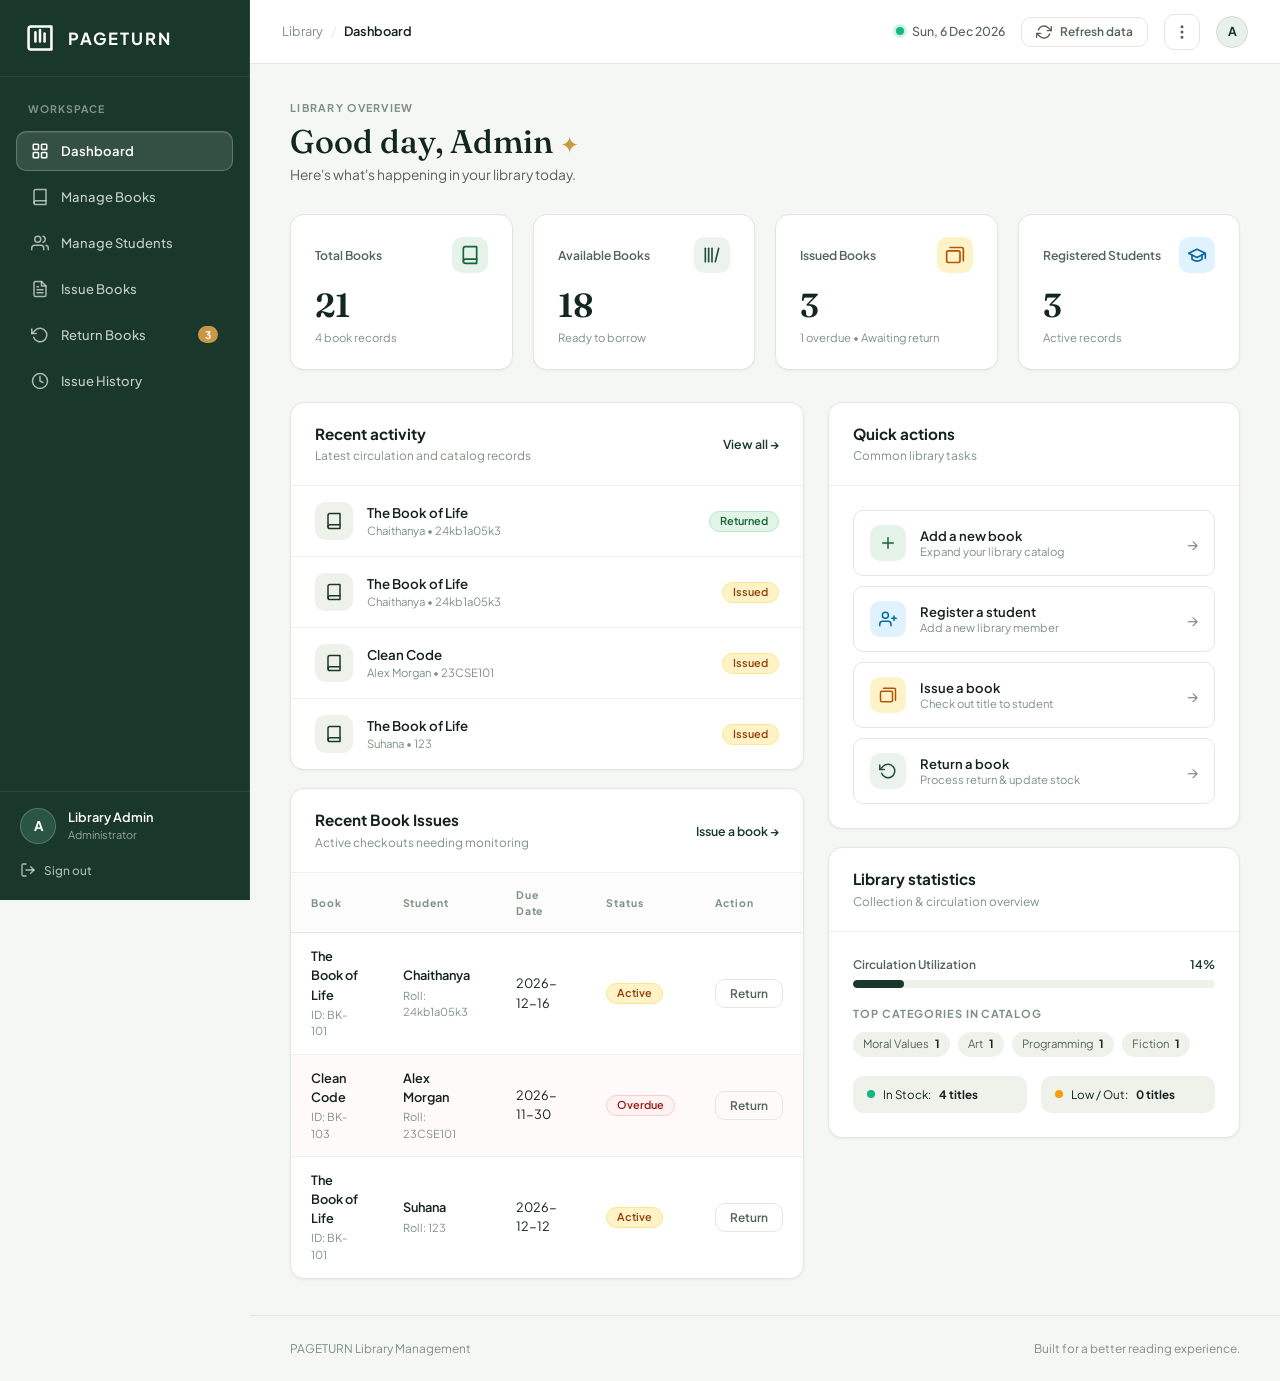
==== library-management-system/index.html @ 939cc6f2 "feat: complete Library Management System (PAGETURN)" ====
<!DOCTYPE html>
<html lang="en">
<head>
  <meta charset="UTF-8">
  <meta name="viewport" content="width=device-width, initial-scale=1.0">
  <title>PAGETURN — Modern Library Management System</title>
  <meta name="description" content="A professional, calm workspace to manage library books, student members, and circulation records.">
  
  <!-- Google Fonts: Fraunces (Serif Editorial) & Plus Jakarta Sans (Clean Modern UI) -->
  <link rel="preconnect" href="https://fonts.googleapis.com">
  <link rel="preconnect" href="https://fonts.gstatic.com" crossorigin>
  <link href="https://fonts.googleapis.com/css2?family=Fraunces:ital,opsz,wght@0,9..144,400;0,9..144,500;0,9..144,600;0,9..144,700;1,9..144,400;1,9..144,600&family=Plus+Jakarta+Sans:wght@300;400;500;600;700&display=swap" rel="stylesheet">
  
  <!-- Primary Stylesheet -->
  <link rel="stylesheet" href="css/style.css">
  
  <!-- Favicon -->
  <link rel="icon" type="image/svg+xml" href="data:image/svg+xml,%3Csvg xmlns='http://www.w3.org/2000/svg' viewBox='0 0 24 24' fill='none' stroke='%231b4332' stroke-width='2' stroke-linecap='round' stroke-linejoin='round'%3E%3Cpath d='M4 19.5v-15A2.5 2.5 0 0 1 6.5 2H20v20H6.5a2.5 2.5 0 0 1-2.5-2.5Z'/%3E%3Cpath d='M6 6h10'/%3E%3Cpath d='M6 10h10'/%3E%3C/svg%3E">
</head>
<body>

  <!-- ========================================================================= -->
  <!-- 1. AUTHENTICATION VIEW (Matching Image 1: Split-screen Admin Sign In)    -->
  <!-- ========================================================================= -->
  <div id="authView" class="auth-wrapper">
    <div class="auth-container">
      
      <!-- Left Hero Banner -->
      <div class="auth-hero">
        <div class="auth-hero-header">
          <div class="brand-logo light">
            <svg class="brand-icon" viewBox="0 0 28 28" fill="none" stroke="currentColor" stroke-width="2.2" stroke-linecap="round" stroke-linejoin="round">
              <path d="M4 6v16a2 2 0 0 0 2 2h18V4H6a2 2 0 0 0-2 2z"></path>
              <line x1="10" y1="9" x2="10" y2="17"></line>
              <line x1="14" y1="7" x2="14" y2="17"></line>
              <line x1="18" y1="10" x2="18" y2="17"></line>
            </svg>
            <span class="brand-text">PAGETURN</span>
          </div>
        </div>

        <div class="auth-hero-body">
          <span class="hero-tag">LIBRARY ADMINISTRATION</span>
          <h1 class="hero-title">
            Every book has a story.<br>
            <em>Keep yours organized.</em>
          </h1>
          <p class="hero-subtitle">
            A calm, simple workspace to manage your library, students and circulation in one place.
          </p>
        </div>

        <div class="auth-hero-footer">
          <p class="hero-footnote">A smarter way to run your campus library</p>
        </div>
      </div>

      <!-- Right Login Form -->
      <div class="auth-form-card">
        <div class="auth-form-inner">
          <span class="auth-eyebrow">WELCOME BACK</span>
          <h2 class="auth-heading">Admin sign in</h2>
          <p class="auth-subheading">Sign in to open your library workspace.</p>

          <form id="loginForm" class="login-form" novalidate>
            <div class="form-group">
              <label for="loginUsername">Username</label>
              <input type="text" id="loginUsername" name="username" class="form-control" placeholder="admin" value="admin" autocomplete="username" required>
            </div>

            <div class="form-group">
              <label for="loginPassword">Password</label>
              <div class="password-input-wrap">
                <input type="password" id="loginPassword" name="password" class="form-control" placeholder="Enter password" value="Library@123" autocomplete="current-password" required>
                <button type="button" class="btn-toggle-pwd" id="togglePasswordBtn" title="Toggle password visibility">
                  <svg class="icon-eye" viewBox="0 0 24 24" fill="none" stroke="currentColor" stroke-width="2" stroke-linecap="round" stroke-linejoin="round">
                    <path d="M1 12s4-8 11-8 11 8 11 8-4 8-11 8-11-8-11-8z"></path>
                    <circle cx="12" cy="12" r="3"></circle>
                  </svg>
                </button>
              </div>
            </div>

            <button type="submit" class="btn btn-primary btn-block btn-signin">
              <span>Sign in</span>
              <svg viewBox="0 0 20 20" fill="currentColor" width="16" height="16">
                <path fill-rule="evenodd" d="M10.293 3.293a1 1 0 011.414 0l6 6a1 1 0 010 1.414l-6 6a1 1 0 01-1.414-1.414L14.586 11H3a1 1 0 110-2h11.586l-4.293-4.293a1 1 0 010-1.414z" clip-rule="evenodd" />
              </svg>
            </button>
          </form>

          <!-- Demo Access Quick Box -->
          <div class="demo-access-box" id="demoAccessBox" title="Click to fill credentials">
            <div class="demo-access-head">
              <span class="demo-tag">Demo access</span>
              <button type="button" class="btn-link-action" id="autoFillDemoBtn">Auto-fill</button>
            </div>
            <div class="demo-credentials">
              <div><span class="cred-label">Username:</span> <code>admin</code></div>
              <div><span class="cred-label">Password:</span> <code>Library@123</code></div>
            </div>
          </div>

          <div class="auth-bottom-note">
            <span>Library Management System • Student project demo</span>
          </div>
        </div>
      </div>

    </div>
  </div>


  <!-- ========================================================================= -->
  <!-- 2. MAIN APPLICATION WORKSPACE                                             -->
  <!-- ========================================================================= -->
  <div id="appWorkspace" class="app-workspace d-none">
    
    <!-- Mobile Sidebar Backdrop Overlay -->
    <div id="sidebarBackdrop" class="sidebar-backdrop"></div>

    <!-- --------------------------------------------------------------------- -->
    <!-- SIDEBAR NAVIGATION (Matching Image 2 Sidebar)                         -->
    <!-- --------------------------------------------------------------------- -->
    <aside class="sidebar" id="appSidebar">
      
      <!-- Brand Logo in Sidebar -->
      <div class="sidebar-brand">
        <div class="brand-logo light">
          <svg class="brand-icon" viewBox="0 0 28 28" fill="none" stroke="currentColor" stroke-width="2.2" stroke-linecap="round" stroke-linejoin="round">
            <path d="M4 6v16a2 2 0 0 0 2 2h18V4H6a2 2 0 0 0-2 2z"></path>
            <line x1="10" y1="9" x2="10" y2="17"></line>
            <line x1="14" y1="7" x2="14" y2="17"></line>
            <line x1="18" y1="10" x2="18" y2="17"></line>
          </svg>
          <span class="brand-text">PAGETURN</span>
        </div>
        <button class="btn-sidebar-close mobile-only" id="sidebarCloseBtn" aria-label="Close navigation">
          ✕
        </button>
      </div>

      <!-- Navigation Section -->
      <div class="sidebar-nav-container">
        <div class="sidebar-section-label">WORKSPACE</div>
        <nav class="sidebar-nav" aria-label="Primary navigation">
          
          <!-- 1. Dashboard -->
          <button class="nav-item active" data-view="dashboard" id="nav-dashboard">
            <svg class="nav-icon" viewBox="0 0 24 24" fill="none" stroke="currentColor" stroke-width="2" stroke-linecap="round" stroke-linejoin="round">
              <rect x="3" y="3" width="7" height="7" rx="1"></rect>
              <rect x="14" y="3" width="7" height="7" rx="1"></rect>
              <rect x="14" y="14" width="7" height="7" rx="1"></rect>
              <rect x="3" y="14" width="7" height="7" rx="1"></rect>
            </svg>
            <span class="nav-label">Dashboard</span>
          </button>

          <!-- 2. Manage Books -->
          <button class="nav-item" data-view="books" id="nav-books">
            <svg class="nav-icon" viewBox="0 0 24 24" fill="none" stroke="currentColor" stroke-width="2" stroke-linecap="round" stroke-linejoin="round">
              <path d="M4 19.5A2.5 2.5 0 0 1 6.5 17H20"></path>
              <path d="M6.5 2H20v20H6.5A2.5 2.5 0 0 1 4 19.5v-15A2.5 2.5 0 0 1 6.5 2z"></path>
            </svg>
            <span class="nav-label">Manage Books</span>
          </button>

          <!-- 3. Manage Students -->
          <button class="nav-item" data-view="students" id="nav-students">
            <svg class="nav-icon" viewBox="0 0 24 24" fill="none" stroke="currentColor" stroke-width="2" stroke-linecap="round" stroke-linejoin="round">
              <path d="M17 21v-2a4 4 0 0 0-4-4H5a4 4 0 0 0-4 4v2"></path>
              <circle cx="9" cy="7" r="4"></circle>
              <path d="M23 21v-2a4 4 0 0 0-3-3.87"></path>
              <path d="M16 3.13a4 4 0 0 1 0 7.75"></path>
            </svg>
            <span class="nav-label">Manage Students</span>
          </button>

          <!-- 4. Issue Books -->
          <button class="nav-item" data-view="issue" id="nav-issue">
            <svg class="nav-icon" viewBox="0 0 24 24" fill="none" stroke="currentColor" stroke-width="2" stroke-linecap="round" stroke-linejoin="round">
              <path d="M14 2H6a2 2 0 0 0-2 2v16a2 2 0 0 0 2 2h12a2 2 0 0 0 2-2V8z"></path>
              <polyline points="14 2 14 8 20 8"></polyline>
              <line x1="16" y1="13" x2="8" y2="13"></line>
              <line x1="16" y1="17" x2="8" y2="17"></line>
              <polyline points="10 9 9 9 8 9"></polyline>
            </svg>
            <span class="nav-label">Issue Books</span>
          </button>

          <!-- 5. Return Books -->
          <button class="nav-item" data-view="return" id="nav-return">
            <svg class="nav-icon" viewBox="0 0 24 24" fill="none" stroke="currentColor" stroke-width="2" stroke-linecap="round" stroke-linejoin="round">
              <polyline points="1 4 1 10 7 10"></polyline>
              <path d="M3.51 15a9 9 0 1 0 2.13-9.36L1 10"></path>
            </svg>
            <span class="nav-label">Return Books</span>
            <span class="nav-badge" id="sidebarReturnBadge">2</span>
          </button>

          <!-- 6. Issue History -->
          <button class="nav-item" data-view="history" id="nav-history">
            <svg class="nav-icon" viewBox="0 0 24 24" fill="none" stroke="currentColor" stroke-width="2" stroke-linecap="round" stroke-linejoin="round">
              <circle cx="12" cy="12" r="10"></circle>
              <polyline points="12 6 12 12 16 14"></polyline>
            </svg>
            <span class="nav-label">Issue History</span>
          </button>

        </nav>
      </div>

      <!-- Sidebar Footer (Admin User Info + Sign Out) -->
      <div class="sidebar-footer">
        <div class="admin-profile">
          <div class="admin-avatar">A</div>
          <div class="admin-info">
            <div class="admin-name">Library Admin</div>
            <div class="admin-role">Administrator</div>
          </div>
        </div>
        <button class="btn-signout" id="signOutBtn" title="Sign out of workspace">
          <svg viewBox="0 0 24 24" fill="none" stroke="currentColor" stroke-width="2" stroke-linecap="round" stroke-linejoin="round">
            <path d="M9 21H5a2 2 0 0 1-2-2V5a2 2 0 0 1 2-2h4"></path>
            <polyline points="16 17 21 12 16 7"></polyline>
            <line x1="21" y1="12" x2="9" y2="12"></line>
          </svg>
          <span>Sign out</span>
        </button>
      </div>

    </aside>

    <!-- --------------------------------------------------------------------- -->
    <!-- MAIN APPLICATION CONTENT AREA                                         -->
    <!-- --------------------------------------------------------------------- -->
    <div class="app-main">
      
      <!-- TOP NAVIGATION BAR -->
      <header class="topbar">
        <div class="topbar-left">
          <button class="btn-toggle-sidebar" id="sidebarToggleBtn" aria-label="Toggle navigation">
            <svg viewBox="0 0 24 24" fill="none" stroke="currentColor" stroke-width="2" stroke-linecap="round" stroke-linejoin="round">
              <line x1="3" y1="12" x2="21" y2="12"></line>
              <line x1="3" y1="6" x2="21" y2="6"></line>
              <line x1="3" y1="18" x2="21" y2="18"></line>
            </svg>
          </button>
          
          <nav class="breadcrumb" aria-label="Breadcrumb">
            <span class="breadcrumb-root">Library</span>
            <span class="breadcrumb-separator">/</span>
            <span class="breadcrumb-current" id="breadcrumbSection">Dashboard</span>
          </nav>
        </div>

        <div class="topbar-right">
          <!-- Live Date with Indicator Dot -->
          <div class="topbar-date">
            <span class="status-dot-pulse"></span>
            <span id="currentDateDisplay">Sun, 1 Nov, 2026</span>
          </div>

          <!-- Quick Refresh Button -->
          <button class="btn btn-outline btn-sm btn-icon-text" id="refreshDataBtn" title="Reload live data and statistics">
            <svg class="icon-refresh" viewBox="0 0 24 24" fill="none" stroke="currentColor" stroke-width="2" stroke-linecap="round" stroke-linejoin="round">
              <polyline points="23 4 23 10 17 10"></polyline>
              <polyline points="1 20 1 14 7 14"></polyline>
              <path d="M3.51 9a9 9 0 0 1 14.85-3.36L23 10M1 14l4.64 4.36A9 9 0 0 0 20.49 15"></path>
            </svg>
            <span class="btn-text">Refresh data</span>
          </button>

          <!-- Reset / Demo Data Utilities -->
          <div class="dropdown-wrap">
            <button class="btn btn-icon btn-outline" id="dbSettingsBtn" title="Database actions">
              <svg viewBox="0 0 24 24" fill="none" stroke="currentColor" stroke-width="2" stroke-linecap="round" stroke-linejoin="round">
                <circle cx="12" cy="12" r="1"></circle>
                <circle cx="12" cy="5" r="1"></circle>
                <circle cx="12" cy="19" r="1"></circle>
              </svg>
            </button>
            <div class="dropdown-menu dropdown-right" id="dbSettingsMenu">
              <button class="dropdown-item" id="btnExportData">
                <svg viewBox="0 0 24 24" fill="none" stroke="currentColor" stroke-width="2" stroke-linecap="round" stroke-linejoin="round"><path d="M21 15v4a2 2 0 0 1-2 2H5a2 2 0 0 1-2-2v-4"></path><polyline points="7 10 12 15 17 10"></polyline><line x1="12" y1="15" x2="12" y2="3"></line></svg>
                Export Database (JSON)
              </button>
              <button class="dropdown-item text-danger" id="btnResetDemoData">
                <svg viewBox="0 0 24 24" fill="none" stroke="currentColor" stroke-width="2" stroke-linecap="round" stroke-linejoin="round"><polyline points="1 4 1 10 7 10"></polyline><path d="M3.51 15a9 9 0 1 0 2.13-9.36L1 10"></path></svg>
                Restore Demo Sample Data
              </button>
            </div>
          </div>

          <!-- Admin Avatar Pill -->
          <div class="topbar-user" title="Signed in as Library Admin">
            <div class="user-pill-avatar">A</div>
          </div>
        </div>
      </header>

      <!-- CONTENT SECTIONS WRAPPER -->
      <main class="content-container">

        <!-- ================================================================= -->
        <!-- SECTION 1: DASHBOARD                                              -->
        <!-- ================================================================= -->
        <section id="section-dashboard" class="content-section active">
          
          <!-- Dashboard Greeting Header -->
          <div class="section-hero">
            <div class="section-eyebrow">LIBRARY OVERVIEW</div>
            <h1 class="section-title">Good day, Admin <span class="sparkle">✦</span></h1>
            <p class="section-subtitle">Here's what's happening in your library today.</p>
          </div>

          <!-- 4 Statistic Cards (Requirement 2) -->
          <div class="stats-grid">
            
            <!-- Card 1: Total Books -->
            <div class="stat-card" data-action="goToBooks">
              <div class="stat-card-header">
                <span class="stat-label">Total Books</span>
                <div class="stat-icon-wrap icon-green">
                  <svg viewBox="0 0 24 24" fill="none" stroke="currentColor" stroke-width="2" stroke-linecap="round" stroke-linejoin="round">
                    <path d="M4 19.5A2.5 2.5 0 0 1 6.5 17H20"></path>
                    <path d="M6.5 2H20v20H6.5A2.5 2.5 0 0 1 4 19.5v-15A2.5 2.5 0 0 1 6.5 2z"></path>
                  </svg>
                </div>
              </div>
              <div class="stat-value" id="statTotalBooks">0</div>
              <div class="stat-meta">
                <span id="statTotalTitles">0</span> book records
              </div>
            </div>

            <!-- Card 2: Available Books -->
            <div class="stat-card" data-action="goToBooks">
              <div class="stat-card-header">
                <span class="stat-label">Available Books</span>
                <div class="stat-icon-wrap icon-sage">
                  <svg viewBox="0 0 24 24" fill="none" stroke="currentColor" stroke-width="2" stroke-linecap="round" stroke-linejoin="round">
                    <line x1="4" y1="20" x2="4" y2="4"></line>
                    <line x1="8" y1="20" x2="8" y2="4"></line>
                    <line x1="12" y1="20" x2="12" y2="4"></line>
                    <path d="M16 20l4-16"></path>
                  </svg>
                </div>
              </div>
              <div class="stat-value" id="statAvailableBooks">0</div>
              <div class="stat-meta">
                Ready to borrow
              </div>
            </div>

            <!-- Card 3: Issued Books -->
            <div class="stat-card" data-action="goToReturn">
              <div class="stat-card-header">
                <span class="stat-label">Issued Books</span>
                <div class="stat-icon-wrap icon-amber">
                  <svg viewBox="0 0 24 24" fill="none" stroke="currentColor" stroke-width="2" stroke-linecap="round" stroke-linejoin="round">
                    <rect x="2" y="7" width="16" height="14" rx="2"></rect>
                    <path d="M6 3h14a2 2 0 0 1 2 2v14"></path>
                  </svg>
                </div>
              </div>
              <div class="stat-value" id="statIssuedBooks">0</div>
              <div class="stat-meta">
                <span id="statOverdueWarning">0 overdue</span> • Awaiting return
              </div>
            </div>

            <!-- Card 4: Registered Students -->
            <div class="stat-card" data-action="goToStudents">
              <div class="stat-card-header">
                <span class="stat-label">Registered Students</span>
                <div class="stat-icon-wrap icon-teal">
                  <svg viewBox="0 0 24 24" fill="none" stroke="currentColor" stroke-width="2" stroke-linecap="round" stroke-linejoin="round">
                    <path d="M22 10v6M2 10l10-5 10 5-10 5z"></path>
                    <path d="M6 12v5c3 3 9 3 12 0v-5"></path>
                  </svg>
                </div>
              </div>
              <div class="stat-value" id="statRegisteredStudents">0</div>
              <div class="stat-meta">
                Active records
              </div>
            </div>

          </div>

          <!-- Main Dashboard Split (Recent Activities & Issues vs Quick Actions & Stats) -->
          <div class="dashboard-grid">
            
            <!-- Left Column: Recent Activity & Recent Book Issues -->
            <div class="dashboard-col">
              
              <!-- Recent Activities Card -->
              <div class="card">
                <div class="card-header">
                  <div>
                    <h3 class="card-title">Recent activity</h3>
                    <p class="card-subtitle">Latest circulation and catalog records</p>
                  </div>
                  <button class="btn-link" id="btnViewAllHistory">View all →</button>
                </div>
                <div class="card-body p-0">
                  <div class="activity-list" id="dashboardActivityList">
                    <!-- Injected dynamically by JS -->
                  </div>
                </div>
              </div>

              <!-- Recent Book Issues Table -->
              <div class="card mt-4">
                <div class="card-header">
                  <div>
                    <h3 class="card-title">Recent Book Issues</h3>
                    <p class="card-subtitle">Active checkouts needing monitoring</p>
                  </div>
                  <button class="btn-link" id="btnGoToIssueModule">Issue a book →</button>
                </div>
                <div class="card-body p-0">
                  <div class="table-responsive">
                    <table class="table">
                      <thead>
                        <tr>
                          <th>Book</th>
                          <th>Student</th>
                          <th>Due Date</th>
                          <th>Status</th>
                          <th>Action</th>
                        </tr>
                      </thead>
                      <tbody id="dashboardRecentIssuesTable">
                        <!-- Injected dynamically by JS -->
                      </tbody>
                    </table>
                  </div>
                </div>
              </div>

            </div>

            <!-- Right Column: Quick Action Buttons & Library Statistics -->
            <div class="dashboard-col">
              
              <!-- Quick Actions Card (Requirement 2) -->
              <div class="card">
                <div class="card-header">
                  <div>
                    <h3 class="card-title">Quick actions</h3>
                    <p class="card-subtitle">Common library tasks</p>
                  </div>
                </div>
                <div class="card-body">
                  <div class="quick-action-list">
                    
                    <!-- Quick Action 1: Add a new book -->
                    <button class="quick-action-btn" id="qaAddBook">
                      <div class="qa-icon-wrap icon-green">
                        <svg viewBox="0 0 24 24" fill="none" stroke="currentColor" stroke-width="2" stroke-linecap="round" stroke-linejoin="round">
                          <line x1="12" y1="5" x2="12" y2="19"></line>
                          <line x1="5" y1="12" x2="19" y2="12"></line>
                        </svg>
                      </div>
                      <div class="qa-text">
                        <span class="qa-title">Add a new book</span>
                        <span class="qa-desc">Expand your library catalog</span>
                      </div>
                      <span class="qa-arrow">→</span>
                    </button>

                    <!-- Quick Action 2: Register a student -->
                    <button class="quick-action-btn" id="qaRegisterStudent">
                      <div class="qa-icon-wrap icon-teal">
                        <svg viewBox="0 0 24 24" fill="none" stroke="currentColor" stroke-width="2" stroke-linecap="round" stroke-linejoin="round">
                          <path d="M16 21v-2a4 4 0 0 0-4-4H5a4 4 0 0 0-4 4v2"></path>
                          <circle cx="8.5" cy="7" r="4"></circle>
                          <line x1="20" y1="8" x2="20" y2="14"></line>
                          <line x1="23" y1="11" x2="17" y2="11"></line>
                        </svg>
                      </div>
                      <div class="qa-text">
                        <span class="qa-title">Register a student</span>
                        <span class="qa-desc">Add a new library member</span>
                      </div>
                      <span class="qa-arrow">→</span>
                    </button>

                    <!-- Quick Action 3: Issue a book -->
                    <button class="quick-action-btn" id="qaIssueBook">
                      <div class="qa-icon-wrap icon-amber">
                        <svg viewBox="0 0 24 24" fill="none" stroke="currentColor" stroke-width="2" stroke-linecap="round" stroke-linejoin="round">
                          <rect x="2" y="7" width="16" height="14" rx="2"></rect>
                          <path d="M6 3h14a2 2 0 0 1 2 2v14"></path>
                        </svg>
                      </div>
                      <div class="qa-text">
                        <span class="qa-title">Issue a book</span>
                        <span class="qa-desc">Check out title to student</span>
                      </div>
                      <span class="qa-arrow">→</span>
                    </button>

                    <!-- Quick Action 4: Return a book -->
                    <button class="quick-action-btn" id="qaReturnBook">
                      <div class="qa-icon-wrap icon-sage">
                        <svg viewBox="0 0 24 24" fill="none" stroke="currentColor" stroke-width="2" stroke-linecap="round" stroke-linejoin="round">
                          <polyline points="1 4 1 10 7 10"></polyline>
                          <path d="M3.51 15a9 9 0 1 0 2.13-9.36L1 10"></path>
                        </svg>
                      </div>
                      <div class="qa-text">
                        <span class="qa-title">Return a book</span>
                        <span class="qa-desc">Process return & update stock</span>
                      </div>
                      <span class="qa-arrow">→</span>
                    </button>

                  </div>
                </div>
              </div>

              <!-- Library Statistics Breakdown Card (Requirement 2) -->
              <div class="card mt-4">
                <div class="card-header">
                  <div>
                    <h3 class="card-title">Library statistics</h3>
                    <p class="card-subtitle">Collection & circulation overview</p>
                  </div>
                </div>
                <div class="card-body">
                  <!-- Circulation Rate Bar -->
                  <div class="progress-item">
                    <div class="progress-labels">
                      <span class="progress-title">Circulation Utilization</span>
                      <span class="progress-value" id="statsCirculationPercent">0%</span>
                    </div>
                    <div class="progress-track">
                      <div class="progress-fill" id="statsCirculationBar" style="width: 0%;"></div>
                    </div>
                  </div>

                  <!-- Book Categories Breakdown -->
                  <div class="category-breakdown mt-4">
                    <h4 class="subhead-small">Top Categories in Catalog</h4>
                    <div id="statsCategoryList" class="category-chip-list">
                      <!-- Rendered by JS -->
                    </div>
                  </div>

                  <!-- Quick Health / Stock Status -->
                  <div class="circulation-summary mt-4">
                    <div class="summary-pill">
                      <span class="pill-dot green"></span>
                      <span class="pill-label">In Stock:</span>
                      <strong id="statsInStockTitles">0 titles</strong>
                    </div>
                    <div class="summary-pill">
                      <span class="pill-dot amber"></span>
                      <span class="pill-label">Low / Out:</span>
                      <strong id="statsOutOfStockTitles">0 titles</strong>
                    </div>
                  </div>
                </div>
              </div>

            </div>

          </div>

        </section>

        <!-- ================================================================= -->
        <!-- SECTION 2: MANAGE BOOKS (Matching Image 3)                        -->
        <!-- ================================================================= -->
        <section id="section-books" class="content-section">
          
          <div class="section-hero-split">
            <div class="section-hero-text">
              <h1 class="section-title">Book catalog</h1>
              <p class="section-subtitle">Add, update and keep track of every title.</p>
            </div>
            <div class="section-badge-wrap">
              <span class="counter-badge" id="booksTotalBadge">0 titles</span>
            </div>
          </div>

          <div class="two-column-layout">
            
            <!-- Left: Add Book Form (Requirement 4) -->
            <div class="form-column">
              <div class="card">
                <div class="card-header">
                  <div>
                    <h3 class="card-title">Add a book</h3>
                    <p class="card-subtitle">Enter the book's details below.</p>
                  </div>
                </div>
                <div class="card-body">
                  <form id="addBookForm" class="crud-form" novalidate>
                    
                    <!-- Book ID -->
                    <div class="form-group">
                      <label for="bookIdInput">Book ID <span class="required">*</span></label>
                      <input type="text" id="bookIdInput" class="form-control" placeholder="e.g. BK-101" required>
                      <span class="form-hint">Must be unique (e.g. BK-105, ISBN).</span>
                    </div>

                    <!-- Book Title -->
                    <div class="form-group">
                      <label for="bookTitleInput">Book title <span class="required">*</span></label>
                      <input type="text" id="bookTitleInput" class="form-control" placeholder="e.g. The Alchemist" required>
                    </div>

                    <!-- Author -->
                    <div class="form-group">
                      <label for="bookAuthorInput">Author <span class="required">*</span></label>
                      <input type="text" id="bookAuthorInput" class="form-control" placeholder="Author name" required>
                    </div>

                    <!-- Category -->
                    <div class="form-group">
                      <label for="bookCategoryInput">Category <span class="required">*</span></label>
                      <input type="text" id="bookCategoryInput" class="form-control" placeholder="e.g. Programming, Fiction, Science" list="commonCategoriesList" required>
                      <datalist id="commonCategoriesList">
                        <option value="Programming">
                        <option value="Fiction">
                        <option value="Non-Fiction">
                        <option value="Science">
                        <option value="History">
                        <option value="Art">
                        <option value="Moral Values">
                        <option value="Philosophy">
                        <option value="Mathematics">
                      </datalist>
                    </div>

                    <!-- Total Quantity -->
                    <div class="form-group">
                      <label for="bookQuantityInput">Total quantity <span class="required">*</span></label>
                      <input type="number" id="bookQuantityInput" class="form-control" min="1" step="1" value="1" required>
                      <span class="form-hint">Cannot be negative or zero. Available copies will match this on creation.</span>
                    </div>

                    <div class="form-actions">
                      <button type="submit" class="btn btn-primary btn-block">Add book</button>
                    </div>

                  </form>
                </div>
              </div>
            </div>

            <!-- Right: All Books Table with Search & Filter -->
            <div class="table-column">
              <div class="card">
                <div class="card-header card-header-filter">
                  <div>
                    <h3 class="card-title">All books</h3>
                    <p class="card-subtitle" id="booksAvailableSubtitle">0 copies available</p>
                  </div>
                  
                  <!-- Search and Category Filter Toolbar -->
                  <div class="filter-toolbar">
                    <div class="search-input-wrap">
                      <svg class="search-icon" viewBox="0 0 24 24" fill="none" stroke="currentColor" stroke-width="2" stroke-linecap="round" stroke-linejoin="round">
                        <circle cx="11" cy="11" r="8"></circle>
                        <line x1="21" y1="21" x2="16.65" y2="16.65"></line>
                      </svg>
                      <input type="text" id="searchBooksInput" class="form-control form-control-sm" placeholder="Search...">
                    </div>

                    <select id="filterBookCategory" class="form-control form-control-sm form-select">
                      <option value="all">All Categories</option>
                      <!-- Populated dynamically -->
                    </select>
                  </div>
                </div>

                <div class="card-body p-0">
                  <div class="table-responsive">
                    <table class="table" id="booksTable">
                      <thead>
                        <tr>
                          <th>TITLE</th>
                          <th>BOOK ID</th>
                          <th>CATEGORY</th>
                          <th>STOCK</th>
                          <th class="text-right">ACTIONS</th>
                        </tr>
                      </thead>
                      <tbody id="booksTableBody">
                        <!-- Injected dynamically by JS -->
                      </tbody>
                    </table>
                  </div>

                  <!-- Empty state when no books found -->
                  <div id="booksEmptyState" class="empty-state d-none">
                    <div class="empty-icon">📚</div>
                    <h4>No books found</h4>
                    <p>Try adjusting your search query or add a new book to your catalog.</p>
                  </div>
                </div>
              </div>
            </div>

          </div>

        </section>

        <!-- ================================================================= -->
        <!-- SECTION 3: MANAGE STUDENTS (Matching Image 4)                     -->
        <!-- ================================================================= -->
        <section id="section-students" class="content-section">
          
          <div class="section-hero-split">
            <div class="section-hero-text">
              <h1 class="section-title">Students</h1>
              <p class="section-subtitle">Manage student registrations and library members.</p>
            </div>
            <div class="section-badge-wrap">
              <span class="counter-badge" id="studentsTotalBadge">0 members</span>
            </div>
          </div>

          <div class="two-column-layout">
            
            <!-- Left: Register Student Form (Requirement 5) -->
            <div class="form-column">
              <div class="card">
                <div class="card-header">
                  <div>
                    <h3 class="card-title">Register a student</h3>
                    <p class="card-subtitle">Student information</p>
                  </div>
                </div>
                <div class="card-body">
                  <form id="registerStudentForm" class="crud-form" novalidate>
                    
                    <!-- Full Name -->
                    <div class="form-group">
                      <label for="studentNameInput">Full name <span class="required">*</span></label>
                      <input type="text" id="studentNameInput" class="form-control" placeholder="Student name" required>
                    </div>

                    <!-- Roll Number -->
                    <div class="form-group">
                      <label for="studentRollInput">Roll number <span class="required">*</span></label>
                      <input type="text" id="studentRollInput" class="form-control" placeholder="e.g. 23CSE101" required>
                      <span class="form-hint">Must be unique for each student.</span>
                    </div>

                    <!-- Department -->
                    <div class="form-group">
                      <label for="studentDeptInput">Department <span class="required">*</span></label>
                      <input type="text" id="studentDeptInput" class="form-control" placeholder="e.g. CSE, ECE, Mechanical" list="departmentSuggestions" required>
                      <datalist id="departmentSuggestions">
                        <option value="CSE">
                        <option value="ECE">
                        <option value="EEE">
                        <option value="Civil">
                        <option value="Mechanical">
                        <option value="Data Science">
                        <option value="Information Technology">
                        <option value="Business Administration">
                      </datalist>
                    </div>

                    <!-- Email Address -->
                    <div class="form-group">
                      <label for="studentEmailInput">Email address <span class="required">*</span></label>
                      <input type="email" id="studentEmailInput" class="form-control" placeholder="student@example.com" required>
                    </div>

                    <!-- Phone Number -->
                    <div class="form-group">
                      <label for="studentPhoneInput">Phone number <span class="required">*</span></label>
                      <input type="tel" id="studentPhoneInput" class="form-control" placeholder="+1 555-0123" required>
                    </div>

                    <div class="form-actions">
                      <button type="submit" class="btn btn-primary btn-block">Register student</button>
                    </div>

                  </form>
                </div>
              </div>
            </div>

            <!-- Right: Registered Students Table with Search -->
            <div class="table-column">
              <div class="card">
                <div class="card-header card-header-filter">
                  <div>
                    <h3 class="card-title">Registered students</h3>
                    <p class="card-subtitle">Search by name, roll or department</p>
                  </div>
                  
                  <!-- Search Toolbar -->
                  <div class="filter-toolbar">
                    <div class="search-input-wrap">
                      <svg class="search-icon" viewBox="0 0 24 24" fill="none" stroke="currentColor" stroke-width="2" stroke-linecap="round" stroke-linejoin="round">
                        <circle cx="11" cy="11" r="8"></circle>
                        <line x1="21" y1="21" x2="16.65" y2="16.65"></line>
                      </svg>
                      <input type="text" id="searchStudentsInput" class="form-control form-control-sm" placeholder="Search...">
                    </div>
                  </div>
                </div>

                <div class="card-body p-0">
                  <div class="table-responsive">
                    <table class="table" id="studentsTable">
                      <thead>
                        <tr>
                          <th>STUDENT</th>
                          <th>ROLL NUMBER</th>
                          <th>DEPARTMENT</th>
                          <th>PHONE</th>
                          <th class="text-right">ACTIONS</th>
                        </tr>
                      </thead>
                      <tbody id="studentsTableBody">
                        <!-- Injected dynamically by JS -->
                      </tbody>
                    </table>
                  </div>

                  <!-- Empty state when no students found -->
                  <div id="studentsEmptyState" class="empty-state d-none">
                    <div class="empty-icon">👥</div>
                    <h4>No students found</h4>
                    <p>Try searching with another query or register a new student member.</p>
                  </div>
                </div>
              </div>
            </div>

          </div>

        </section>

        <!-- ================================================================= -->
        <!-- SECTION 4: ISSUE BOOKS (Matching Image 5)                         -->
        <!-- ================================================================= -->
        <section id="section-issue" class="content-section">
          
          <div class="section-hero">
            <div class="section-eyebrow">CIRCULATION DESK</div>
            <h1 class="section-title">Issue a book</h1>
            <p class="section-subtitle">Check out a title to a registered student.</p>
          </div>

          <div class="circulation-grid">
            
            <!-- Left: Checkout Form (Requirement 6) -->
            <div class="circulation-form-wrap">
              <div class="card">
                <div class="card-header">
                  <div>
                    <h3 class="card-title">New checkout</h3>
                    <p class="card-subtitle">Choose a student and an available title.</p>
                  </div>
                  <div class="card-icon-badge">
                    <svg viewBox="0 0 24 24" fill="none" stroke="currentColor" stroke-width="2" stroke-linecap="round" stroke-linejoin="round">
                      <rect x="2" y="7" width="16" height="14" rx="2"></rect>
                      <path d="M6 3h14a2 2 0 0 1 2 2v14"></path>
                    </svg>
                  </div>
                </div>
                <div class="card-body">
                  <form id="issueBookForm" class="crud-form" novalidate>
                    
                    <!-- Select Student -->
                    <div class="form-group">
                      <label for="issueStudentSelect">Select student <span class="required">*</span></label>
                      <select id="issueStudentSelect" class="form-control form-select" required>
                        <option value="">Choose a student</option>
                        <!-- Populated by JS -->
                      </select>
                    </div>

                    <!-- Select Book -->
                    <div class="form-group">
                      <label for="issueBookSelect">Select book <span class="required">*</span></label>
                      <select id="issueBookSelect" class="form-control form-select" required>
                        <option value="">Choose an available book</option>
                        <!-- Populated by JS -->
                      </select>
                    </div>

                    <!-- Date Selection Row -->
                    <div class="form-row">
                      <div class="form-group col-half">
                        <label for="issueDateInput">Issue date <span class="required">*</span></label>
                        <input type="date" id="issueDateInput" class="form-control" required>
                      </div>

                      <div class="form-group col-half">
                        <label for="dueDateInput">Due date <span class="required">*</span></label>
                        <input type="date" id="dueDateInput" class="form-control" required>
                      </div>
                    </div>

                    <!-- Borrowing Info Alert Notice -->
                    <div class="info-notice">
                      <div class="notice-icon">
                        <svg viewBox="0 0 24 24" fill="none" stroke="currentColor" stroke-width="2" stroke-linecap="round" stroke-linejoin="round">
                          <path d="M22 11.08V12a10 10 0 1 1-5.93-9.14"></path>
                          <polyline points="22 4 12 14.01 9 11.01"></polyline>
                        </svg>
                      </div>
                      <div class="notice-content">
                        Standard borrowing period is <strong>14 days</strong>. The due date is assigned automatically.
                      </div>
                    </div>

                    <div class="form-actions mt-4">
                      <button type="submit" class="btn btn-primary btn-block" id="btnConfirmIssue">
                        <span>Confirm issue</span>
                        <span class="btn-arrow">→</span>
                      </button>
                    </div>

                  </form>
                </div>
              </div>
            </div>

            <!-- Right: Good to Know & Live Stock Highlights -->
            <div class="circulation-sidebar-wrap">
              
              <div class="card info-card">
                <div class="info-card-icon">
                  <svg viewBox="0 0 24 24" fill="none" stroke="currentColor" stroke-width="2" stroke-linecap="round" stroke-linejoin="round">
                    <path d="M4 19.5A2.5 2.5 0 0 1 6.5 17H20"></path>
                    <path d="M6.5 2H20v20H6.5A2.5 2.5 0 0 1 4 19.5v-15A2.5 2.5 0 0 1 6.5 2z"></path>
                  </svg>
                </div>
                <h3 class="info-card-title">Good to know</h3>
                <p class="info-card-body">
                  Only registered students and books with available copies can be selected. The catalog stock updates automatically after a successful checkout.
                </p>
                <div class="info-metric-divider"></div>
                <div class="info-metric">
                  <div class="metric-number" id="issueCopiesAvailableCount">0</div>
                  <div class="metric-caption">copies ready to borrow</div>
                </div>
              </div>

              <!-- Live Circulation Summary Box -->
              <div class="card mt-4 p-4">
                <h4 class="subhead-small">Active Lending Status</h4>
                <div class="status-summary-stats mt-2">
                  <div class="status-summary-row">
                    <span>Currently Issued</span>
                    <strong id="activeCirculationCount">0</strong>
                  </div>
                  <div class="status-summary-row">
                    <span>Overdue Books</span>
                    <strong class="text-danger" id="activeOverdueCount">0</strong>
                  </div>
                </div>
              </div>

            </div>

          </div>

          <!-- Active Issued Books Table in Circulation Module (Requirement 6) -->
          <div class="card mt-5">
            <div class="card-header">
              <div>
                <h3 class="card-title">Active Issued Records</h3>
                <p class="card-subtitle">Books currently in circulation. Overdue titles are highlighted.</p>
              </div>
              <button class="btn btn-outline btn-sm" id="btnGoToReturnModule">Manage returns →</button>
            </div>
            <div class="card-body p-0">
              <div class="table-responsive">
                <table class="table" id="activeIssuesTable">
                  <thead>
                    <tr>
                      <th>STUDENT</th>
                      <th>BOOK</th>
                      <th>ISSUE DATE</th>
                      <th>DUE DATE</th>
                      <th>STATUS</th>
                      <th class="text-right">QUICK RETURN</th>
                    </tr>
                  </thead>
                  <tbody id="activeIssuesTableBody">
                    <!-- Populated dynamically -->
                  </tbody>
                </table>
              </div>

              <div id="activeIssuesEmptyState" class="empty-state d-none">
                <div class="empty-icon">✨</div>
                <h4>No active checkouts</h4>
                <p>All borrowed books have been returned to the library shelves.</p>
              </div>
            </div>
          </div>

        </section>

        <!-- ================================================================= -->
        <!-- SECTION 5: RETURN BOOKS                                           -->
        <!-- ================================================================= -->
        <section id="section-return" class="content-section">
          
          <div class="section-hero">
            <div class="section-eyebrow">CIRCULATION DESK</div>
            <h1 class="section-title">Return Books</h1>
            <p class="section-subtitle">Process book returns, restore shelf stock, and archive checkout records.</p>
          </div>

          <div class="card">
            <div class="card-header card-header-filter">
              <div>
                <h3 class="card-title">Books Awaiting Return</h3>
                <p class="card-subtitle">Click "Return Book" to log return date and increase available quantity.</p>
              </div>
              
              <!-- Search & Filter Controls -->
              <div class="filter-toolbar">
                <div class="search-input-wrap">
                  <svg class="search-icon" viewBox="0 0 24 24" fill="none" stroke="currentColor" stroke-width="2" stroke-linecap="round" stroke-linejoin="round">
                    <circle cx="11" cy="11" r="8"></circle>
                    <line x1="21" y1="21" x2="16.65" y2="16.65"></line>
                  </svg>
                  <input type="text" id="searchReturnsInput" class="form-control form-control-sm" placeholder="Search student or book...">
                </div>

                <select id="filterReturnStatus" class="form-control form-control-sm form-select">
                  <option value="all">All Active Records</option>
                  <option value="overdue">Overdue Only</option>
                  <option value="ontime">On Time Only</option>
                </select>
              </div>
            </div>

            <div class="card-body p-0">
              <div class="table-responsive">
                <table class="table" id="returnsTable">
                  <thead>
                    <tr>
                      <th>ISSUE ID</th>
                      <th>STUDENT</th>
                      <th>BOOK</th>
                      <th>ISSUE DATE</th>
                      <th>DUE DATE</th>
                      <th>LENDING STATUS</th>
                      <th class="text-right">ACTION</th>
                    </tr>
                  </thead>
                  <tbody id="returnsTableBody">
                    <!-- Populated dynamically by JS -->
                  </tbody>
                </table>
              </div>

              <!-- Empty state when no books are awaiting return -->
              <div id="returnsEmptyState" class="empty-state d-none">
                <div class="empty-icon">🎉</div>
                <h4>Zero books awaiting return</h4>
                <p>All active books have been returned. Issue a book when students borrow new titles.</p>
              </div>
            </div>
          </div>

        </section>

        <!-- ================================================================= -->
        <!-- SECTION 6: ISSUE HISTORY (Requirement 8)                          -->
        <!-- ================================================================= -->
        <section id="section-history" class="content-section">
          
          <div class="section-hero-split">
            <div class="section-hero-text">
              <div class="section-eyebrow">CIRCULATION ARCHIVE</div>
              <h1 class="section-title">Issue History</h1>
              <p class="section-subtitle">Complete ledger of all past and current book circulation records.</p>
            </div>

            <div class="section-actions-wrap">
              <button class="btn btn-outline btn-sm btn-icon-text" id="btnExportHistoryCSV">
                <svg viewBox="0 0 24 24" fill="none" stroke="currentColor" stroke-width="2" stroke-linecap="round" stroke-linejoin="round">
                  <path d="M21 15v4a2 2 0 0 1-2 2H5a2 2 0 0 1-2-2v-4"></path>
                  <polyline points="7 10 12 15 17 10"></polyline>
                  <line x1="12" y1="15" x2="12" y2="3"></line>
                </svg>
                <span>Export CSV</span>
              </button>
            </div>
          </div>

          <div class="card">
            <div class="card-header card-header-filter">
              <div>
                <h3 class="card-title">All Transactions</h3>
                <p class="card-subtitle" id="historyRecordCount">0 total records</p>
              </div>
              
              <!-- Search & Status Filter Controls (Requirement 8) -->
              <div class="filter-toolbar">
                <div class="search-input-wrap">
                  <svg class="search-icon" viewBox="0 0 24 24" fill="none" stroke="currentColor" stroke-width="2" stroke-linecap="round" stroke-linejoin="round">
                    <circle cx="11" cy="11" r="8"></circle>
                    <line x1="21" y1="21" x2="16.65" y2="16.65"></line>
                  </svg>
                  <input type="text" id="searchHistoryInput" class="form-control form-control-sm" placeholder="Search student, book, ID...">
                </div>

                <select id="filterHistoryStatus" class="form-control form-control-sm form-select">
                  <option value="all">All Statuses</option>
                  <option value="Issued">Issued (Active)</option>
                  <option value="Returned">Returned</option>
                  <option value="Overdue">Overdue</option>
                </select>
              </div>
            </div>

            <div class="card-body p-0">
              <div class="table-responsive">
                <table class="table" id="historyTable">
                  <thead>
                    <tr>
                      <th>TRANSACTION ID</th>
                      <th>STUDENT NAME</th>
                      <th>ROLL NUMBER</th>
                      <th>BOOK TITLE</th>
                      <th>BOOK ID</th>
                      <th>ISSUE DATE</th>
                      <th>DUE DATE</th>
                      <th>RETURN DATE</th>
                      <th>STATUS</th>
                    </tr>
                  </thead>
                  <tbody id="historyTableBody">
                    <!-- Populated dynamically by JS -->
                  </tbody>
                </table>
              </div>

              <!-- Empty state for history -->
              <div id="historyEmptyState" class="empty-state d-none">
                <div class="empty-icon">📜</div>
                <h4>No transactions match your search</h4>
                <p>Reset filters or issue books to start building your library's circulation ledger.</p>
              </div>
            </div>
          </div>

        </section>

      </main>

      <!-- Site Footer -->
      <footer class="app-footer">
        <div class="footer-left">
          <span>PAGETURN Library Management</span>
        </div>
        <div class="footer-right">
          <span>Built for a better reading experience.</span>
        </div>
      </footer>

    </div>
  </div>


  <!-- ========================================================================= -->
  <!-- 3. MODALS (Requirement 10: Modal forms for adding/editing records)        -->
  <!-- ========================================================================= -->

  <!-- EDIT BOOK MODAL -->
  <div class="modal-overlay d-none" id="editBookModal">
    <div class="modal-dialog">
      <div class="modal-content">
        <div class="modal-header">
          <h3 class="modal-title">Edit Book Details</h3>
          <button class="btn-close-modal" data-modal="editBookModal" aria-label="Close modal">✕</button>
        </div>
        <div class="modal-body">
          <form id="editBookForm" novalidate>
            <input type="hidden" id="editBookOriginalId">

            <div class="form-group">
              <label for="editBookId">Book ID <span class="required">*</span></label>
              <input type="text" id="editBookId" class="form-control" required>
              <span class="form-hint">Must remain unique across all books.</span>
            </div>

            <div class="form-group">
              <label for="editBookTitle">Book Title <span class="required">*</span></label>
              <input type="text" id="editBookTitle" class="form-control" required>
            </div>

            <div class="form-group">
              <label for="editBookAuthor">Author <span class="required">*</span></label>
              <input type="text" id="editBookAuthor" class="form-control" required>
            </div>

            <div class="form-group">
              <label for="editBookCategory">Category <span class="required">*</span></label>
              <input type="text" id="editBookCategory" class="form-control" required>
            </div>

            <div class="form-row">
              <div class="form-group col-half">
                <label for="editBookTotalQty">Total Quantity <span class="required">*</span></label>
                <input type="number" id="editBookTotalQty" class="form-control" min="1" step="1" required>
              </div>
              <div class="form-group col-half">
                <label for="editBookAvailableQty">Available Quantity <span class="required">*</span></label>
                <input type="number" id="editBookAvailableQty" class="form-control" min="0" step="1" required>
                <span class="form-hint">Cannot exceed total.</span>
              </div>
            </div>

            <div class="modal-footer">
              <button type="button" class="btn btn-outline" data-modal="editBookModal">Cancel</button>
              <button type="submit" class="btn btn-primary">Save Changes</button>
            </div>
          </form>
        </div>
      </div>
    </div>
  </div>

  <!-- EDIT STUDENT MODAL -->
  <div class="modal-overlay d-none" id="editStudentModal">
    <div class="modal-dialog">
      <div class="modal-content">
        <div class="modal-header">
          <h3 class="modal-title">Edit Student Details</h3>
          <button class="btn-close-modal" data-modal="editStudentModal" aria-label="Close modal">✕</button>
        </div>
        <div class="modal-body">
          <form id="editStudentForm" novalidate>
            <input type="hidden" id="editStudentOriginalRoll">

            <div class="form-group">
              <label for="editStudentRoll">Roll Number <span class="required">*</span></label>
              <input type="text" id="editStudentRoll" class="form-control" required>
              <span class="form-hint">Must remain unique across all students.</span>
            </div>

            <div class="form-group">
              <label for="editStudentName">Student Name <span class="required">*</span></label>
              <input type="text" id="editStudentName" class="form-control" required>
            </div>

            <div class="form-group">
              <label for="editStudentDept">Department <span class="required">*</span></label>
              <input type="text" id="editStudentDept" class="form-control" required>
            </div>

            <div class="form-group">
              <label for="editStudentEmail">Email Address <span class="required">*</span></label>
              <input type="email" id="editStudentEmail" class="form-control" required>
            </div>

            <div class="form-group">
              <label for="editStudentPhone">Phone Number <span class="required">*</span></label>
              <input type="tel" id="editStudentPhone" class="form-control" required>
            </div>

            <div class="modal-footer">
              <button type="button" class="btn btn-outline" data-modal="editStudentModal">Cancel</button>
              <button type="submit" class="btn btn-primary">Save Changes</button>
            </div>
          </form>
        </div>
      </div>
    </div>
  </div>

  <!-- CONFIRMATION DIALOG MODAL (Requirement 10: Confirmation dialog before deleting) -->
  <div class="modal-overlay d-none" id="confirmModal">
    <div class="modal-dialog modal-dialog-sm">
      <div class="modal-content">
        <div class="modal-header">
          <div class="confirm-icon-wrap" id="confirmModalIcon">
            <svg viewBox="0 0 24 24" fill="none" stroke="currentColor" stroke-width="2" stroke-linecap="round" stroke-linejoin="round">
              <circle cx="12" cy="12" r="10"></circle>
              <line x1="12" y1="8" x2="12" y2="12"></line>
              <line x1="12" y1="16" x2="12.01" y2="16"></line>
            </svg>
          </div>
          <h3 class="modal-title" id="confirmModalTitle">Confirm Action</h3>
          <button class="btn-close-modal" data-modal="confirmModal" aria-label="Close modal">✕</button>
        </div>
        <div class="modal-body">
          <p id="confirmModalMessage" class="confirm-message">Are you sure you want to proceed?</p>
        </div>
        <div class="modal-footer">
          <button type="button" class="btn btn-outline" id="confirmModalCancelBtn">Cancel</button>
          <button type="button" class="btn btn-danger" id="confirmModalProceedBtn">Confirm</button>
        </div>
      </div>
    </div>
  </div>


  <!-- ========================================================================= -->
  <!-- 4. TOAST NOTIFICATIONS CONTAINER (Requirement 10)                         -->
  <!-- ========================================================================= -->
  <div id="toastContainer" class="toast-container" aria-live="polite"></div>

  <!-- Application JavaScript -->
  <script src="js/script.js"></script>
</body>
</html>
---- library-management-system/css/style.css ----
/* ==========================================================================
   PAGETURN — Professional Library Management System
   Clean Modern Dashboard & Design System (HTML5, CSS3, Vanilla JS)
   ========================================================================== */

/* --------------------------------------------------------------------------
   1. CSS Custom Properties / Design Tokens
   -------------------------------------------------------------------------- */
:root {
  /* Brand Primary Colors (Forest Green & Sage Palette) */
  --color-primary: #19382b;
  --color-primary-dark: #12281f;
  --color-primary-light: #244e3d;
  --color-primary-hover: #10241b;
  --color-primary-subtle: #e8f0eb;

  /* Surfaces & Backgrounds */
  --color-bg-app: #f5f7f4;
  --color-bg-card: #ffffff;
  --color-bg-muted: #eef2eb;
  --color-bg-input: #ffffff;
  
  /* Borders */
  --color-border: #e2e8de;
  --color-border-subtle: #edf1ea;
  --color-border-focus: #244e3d;

  /* Text Colors */
  --color-text-primary: #15221b;
  --color-text-secondary: #536459;
  --color-text-muted: #7f9185;
  --color-text-light: #f1f5f2;

  /* Status Colors */
  --color-success-bg: #e1f4e7;
  --color-success-text: #176537;
  --color-success-border: #b8e6c7;

  --color-warning-bg: #fef3c7;
  --color-warning-text: #92400e;
  --color-warning-border: #fde68a;

  --color-danger-bg: #fef2f2;
  --color-danger-text: #991b1b;
  --color-danger-border: #fecaca;

  --color-info-bg: #eff6ff;
  --color-info-text: #1e40af;
  --color-info-border: #bfdbfe;

  --color-accent-gold: #c99846;

  /* Typography */
  --font-serif: 'Fraunces', 'Playfair Display', Georgia, serif;
  --font-sans: 'Plus Jakarta Sans', -apple-system, BlinkMacSystemFont, 'Segoe UI', Roboto, Helvetica, Arial, sans-serif;

  /* Radii */
  --radius-sm: 6px;
  --radius-md: 10px;
  --radius-lg: 14px;
  --radius-xl: 18px;
  --radius-pill: 9999px;

  /* Shadows */
  --shadow-sm: 0 1px 3px rgba(18, 38, 28, 0.04), 0 1px 2px rgba(18, 38, 28, 0.02);
  --shadow-md: 0 4px 12px rgba(18, 38, 28, 0.04), 0 1px 3px rgba(18, 38, 28, 0.02);
  --shadow-lg: 0 10px 30px rgba(18, 38, 28, 0.06), 0 2px 8px rgba(18, 38, 28, 0.03);
  --shadow-modal: 0 20px 45px rgba(10, 24, 18, 0.16), 0 4px 12px rgba(10, 24, 18, 0.08);

  /* Layout dimensions */
  --sidebar-width: 250px;
  --topbar-height: 64px;
  --transition-fast: 0.15s ease;
  --transition-normal: 0.25s ease;
}

/* --------------------------------------------------------------------------
   2. Base & Reset
   -------------------------------------------------------------------------- */
*, *::before, *::after {
  box-sizing: border-box;
  margin: 0;
  padding: 0;
}

html, body {
  height: 100%;
  font-family: var(--font-sans);
  background-color: var(--color-bg-app);
  color: var(--color-text-primary);
  font-size: 14.5px;
  line-height: 1.5;
  -webkit-font-smoothing: antialiased;
  -moz-osx-font-smoothing: grayscale;
}

button, input, select, textarea {
  font-family: inherit;
  font-size: inherit;
  color: inherit;
}

a {
  color: inherit;
  text-decoration: none;
}

.d-none {
  display: none !important;
}

.text-right {
  text-align: right;
}

.text-danger {
  color: #dc2626 !important;
}

.mt-2 { margin-top: 0.5rem; }
.mt-4 { margin-top: 1.25rem; }
.mt-5 { margin-top: 1.75rem; }
.p-0 { padding: 0 !important; }
.p-4 { padding: 1.25rem !important; }

/* --------------------------------------------------------------------------
   3. Authentication Screen (Split-Screen Hero / Matching Image 1)
   -------------------------------------------------------------------------- */
.auth-wrapper {
  min-height: 100vh;
  display: flex;
  background-color: #ffffff;
}

.auth-container {
  display: flex;
  width: 100%;
  min-height: 100vh;
}

.auth-hero {
  flex: 1.1;
  background-color: var(--color-primary);
  color: #ffffff;
  padding: 48px 56px;
  display: flex;
  flex-direction: column;
  justify-content: space-between;
  position: relative;
  overflow: hidden;
  background-image: 
    radial-gradient(circle at 100% 100%, rgba(36, 78, 61, 0.45) 0%, transparent 50%),
    radial-gradient(circle at 0% 0%, rgba(18, 40, 31, 0.5) 0%, transparent 40%);
}

.brand-logo {
  display: inline-flex;
  align-items: center;
  gap: 12px;
}

.brand-icon {
  width: 32px;
  height: 32px;
  stroke: #ffffff;
}

.brand-text {
  font-family: var(--font-sans);
  font-weight: 700;
  font-size: 1.15rem;
  letter-spacing: 0.12em;
  color: #ffffff;
}

.auth-hero-body {
  max-width: 480px;
  margin: auto 0;
}

.hero-tag {
  display: inline-block;
  font-size: 0.76rem;
  font-weight: 600;
  letter-spacing: 0.12em;
  color: rgba(255, 255, 255, 0.7);
  margin-bottom: 24px;
  text-transform: uppercase;
}

.hero-title {
  font-family: var(--font-serif);
  font-size: 3.25rem;
  line-height: 1.15;
  font-weight: 500;
  color: #ffffff;
  margin-bottom: 24px;
}

.hero-title em {
  font-style: italic;
  font-weight: 400;
  color: #d1e2d7;
}

.hero-subtitle {
  font-size: 1.05rem;
  line-height: 1.6;
  color: rgba(255, 255, 255, 0.78);
  font-weight: 300;
}

.hero-footnote {
  font-size: 0.82rem;
  color: rgba(255, 255, 255, 0.55);
}

.auth-form-card {
  flex: 0.9;
  background-color: #ffffff;
  display: flex;
  align-items: center;
  justify-content: center;
  padding: 48px;
}

.auth-form-inner {
  width: 100%;
  max-width: 380px;
}

.auth-eyebrow {
  display: block;
  font-size: 0.74rem;
  font-weight: 700;
  letter-spacing: 0.1em;
  color: var(--color-text-muted);
  margin-bottom: 8px;
  text-transform: uppercase;
}

.auth-heading {
  font-family: var(--font-serif);
  font-size: 2.2rem;
  font-weight: 600;
  color: var(--color-primary);
  margin-bottom: 6px;
}

.auth-subheading {
  color: var(--color-text-secondary);
  font-size: 0.95rem;
  margin-bottom: 32px;
}

.form-group {
  margin-bottom: 18px;
}

.form-group label {
  display: block;
  font-size: 0.85rem;
  font-weight: 600;
  color: var(--color-text-primary);
  margin-bottom: 7px;
}

.form-hint {
  display: block;
  font-size: 0.76rem;
  color: var(--color-text-muted);
  margin-top: 5px;
}

.required {
  color: #dc2626;
}

.form-control {
  width: 100%;
  padding: 10px 14px;
  font-size: 0.92rem;
  background-color: var(--color-bg-input);
  border: 1px solid var(--color-border);
  border-radius: var(--radius-md);
  color: var(--color-text-primary);
  transition: border-color var(--transition-fast), box-shadow var(--transition-fast);
}

.form-control:focus {
  outline: none;
  border-color: var(--color-border-focus);
  box-shadow: 0 0 0 3px rgba(36, 78, 61, 0.12);
}

.form-control-sm {
  padding: 7px 12px;
  font-size: 0.84rem;
}

.form-select {
  appearance: none;
  background-image: url("data:image/svg+xml,%3Csvg xmlns='http://www.w3.org/2000/svg' width='16' height='16' viewBox='0 0 24 24' fill='none' stroke='%23536459' stroke-width='2' stroke-linecap='round' stroke-linejoin='round'%3E%3Cpolyline points='6 9 12 15 18 9'%3E%3C/polyline%3E%3C/svg%3E");
  background-repeat: no-repeat;
  background-position: right 12px center;
  padding-right: 36px;
  cursor: pointer;
}

.password-input-wrap {
  position: relative;
}

.password-input-wrap input {
  padding-right: 42px;
}

.btn-toggle-pwd {
  position: absolute;
  right: 10px;
  top: 50%;
  transform: translateY(-50%);
  background: none;
  border: none;
  cursor: pointer;
  color: var(--color-text-muted);
  display: flex;
  align-items: center;
  justify-content: center;
  padding: 4px;
}

.btn-toggle-pwd:hover {
  color: var(--color-text-primary);
}

.icon-eye {
  width: 18px;
  height: 18px;
}

.btn {
  display: inline-flex;
  align-items: center;
  justify-content: center;
  gap: 8px;
  padding: 10px 20px;
  font-weight: 600;
  font-size: 0.92rem;
  border-radius: var(--radius-md);
  border: 1px solid transparent;
  cursor: pointer;
  transition: all var(--transition-fast);
}

.btn-primary {
  background-color: var(--color-primary);
  color: #ffffff;
}

.btn-primary:hover {
  background-color: var(--color-primary-hover);
  transform: translateY(-1px);
  box-shadow: 0 4px 12px rgba(18, 40, 31, 0.2);
}

.btn-primary:active {
  transform: translateY(0);
}

.btn-outline {
  background-color: transparent;
  border-color: var(--color-border);
  color: var(--color-text-secondary);
}

.btn-outline:hover {
  background-color: var(--color-bg-muted);
  color: var(--color-text-primary);
  border-color: #ccd5c8;
}

.btn-danger {
  background-color: #dc2626;
  color: #ffffff;
}

.btn-danger:hover {
  background-color: #b91c1c;
}

.btn-block {
  width: 100%;
}

.btn-sm {
  padding: 6px 14px;
  font-size: 0.82rem;
}

.btn-icon {
  padding: 8px;
  width: 36px;
  height: 36px;
}

.btn-icon svg {
  width: 18px;
  height: 18px;
}

.btn-icon-text svg {
  width: 16px;
  height: 16px;
}

.btn-signin {
  margin-top: 10px;
  padding: 12px;
}

.demo-access-box {
  margin-top: 24px;
  padding: 16px;
  background-color: var(--color-bg-muted);
  border-radius: var(--radius-md);
  font-size: 0.82rem;
  border: 1px dashed #d5ded2;
}

.demo-access-head {
  display: flex;
  align-items: center;
  justify-content: space-between;
  margin-bottom: 8px;
}

.demo-tag {
  font-weight: 700;
  color: var(--color-text-primary);
}

.btn-link-action {
  background: none;
  border: none;
  color: var(--color-primary);
  font-weight: 600;
  cursor: pointer;
  text-decoration: underline;
  font-size: 0.78rem;
}

.demo-credentials {
  display: flex;
  flex-direction: column;
  gap: 4px;
  color: var(--color-text-secondary);
}

.cred-label {
  display: inline-block;
  width: 75px;
}

.demo-credentials code {
  background-color: rgba(255, 255, 255, 0.8);
  padding: 2px 6px;
  border-radius: 4px;
  font-family: monospace;
  font-weight: 600;
  color: var(--color-primary-dark);
}

.auth-bottom-note {
  margin-top: 36px;
  text-align: center;
  font-size: 0.76rem;
  color: var(--color-text-muted);
}

/* --------------------------------------------------------------------------
   4. App Workspace Layout (Sidebar + Topbar + Content)
   -------------------------------------------------------------------------- */
.app-workspace {
  display: flex;
  min-height: 100vh;
  width: 100%;
}

/* Sidebar (Matching Image 2 left drawer) */
.sidebar {
  width: var(--sidebar-width);
  background-color: var(--color-primary);
  color: #ffffff;
  display: flex;
  flex-direction: column;
  flex-shrink: 0;
  height: 100vh;
  position: sticky;
  top: 0;
  z-index: 100;
  border-right: 1px solid rgba(255, 255, 255, 0.08);
}

.sidebar-brand {
  padding: 22px 24px;
  display: flex;
  align-items: center;
  justify-content: space-between;
  border-bottom: 1px solid rgba(255, 255, 255, 0.08);
}

.sidebar-nav-container {
  flex: 1;
  padding: 24px 16px;
  overflow-y: auto;
}

.sidebar-section-label {
  font-size: 0.72rem;
  font-weight: 700;
  letter-spacing: 0.1em;
  color: rgba(255, 255, 255, 0.45);
  margin-bottom: 14px;
  padding-left: 12px;
}

.sidebar-nav {
  display: flex;
  flex-direction: column;
  gap: 6px;
}

.nav-item {
  display: flex;
  align-items: center;
  gap: 12px;
  width: 100%;
  padding: 10px 14px;
  border: 1px solid transparent;
  border-radius: var(--radius-md);
  background: transparent;
  color: rgba(255, 255, 255, 0.75);
  font-size: 0.9rem;
  font-weight: 500;
  cursor: pointer;
  text-align: left;
  transition: all var(--transition-fast);
  position: relative;
}

.nav-item:hover {
  background-color: rgba(255, 255, 255, 0.06);
  color: #ffffff;
}

.nav-item.active {
  background-color: rgba(255, 255, 255, 0.12);
  border-color: rgba(255, 255, 255, 0.22);
  color: #ffffff;
  font-weight: 600;
  box-shadow: inset 0 1px 1px rgba(255, 255, 255, 0.1);
}

.nav-icon {
  width: 18px;
  height: 18px;
  flex-shrink: 0;
  opacity: 0.85;
}

.nav-item.active .nav-icon {
  opacity: 1;
}

.nav-label {
  flex: 1;
}

.nav-badge {
  background-color: var(--color-accent-gold);
  color: #ffffff;
  font-size: 0.72rem;
  font-weight: 700;
  padding: 2px 7px;
  border-radius: var(--radius-pill);
  min-width: 18px;
  text-align: center;
}

.sidebar-footer {
  padding: 16px 20px;
  border-top: 1px solid rgba(255, 255, 255, 0.08);
  display: flex;
  flex-direction: column;
  gap: 12px;
}

.admin-profile {
  display: flex;
  align-items: center;
  gap: 12px;
}

.admin-avatar {
  width: 36px;
  height: 36px;
  background-color: #2b5543;
  color: #ffffff;
  border-radius: 50%;
  display: flex;
  align-items: center;
  justify-content: center;
  font-weight: 700;
  font-size: 0.92rem;
  border: 1px solid rgba(255, 255, 255, 0.2);
}

.admin-info {
  display: flex;
  flex-direction: column;
}

.admin-name {
  font-weight: 600;
  font-size: 0.88rem;
  color: #ffffff;
}

.admin-role {
  font-size: 0.75rem;
  color: rgba(255, 255, 255, 0.55);
}

.btn-signout {
  display: flex;
  align-items: center;
  gap: 8px;
  background: none;
  border: none;
  color: rgba(255, 255, 255, 0.65);
  font-size: 0.82rem;
  font-weight: 500;
  cursor: pointer;
  padding: 6px 0;
  transition: color var(--transition-fast);
}

.btn-signout:hover {
  color: #ffffff;
}

.btn-signout svg {
  width: 16px;
  height: 16px;
}

.mobile-only {
  display: none;
}

/* App Main Body */
.app-main {
  flex: 1;
  display: flex;
  flex-direction: column;
  min-width: 0;
  overflow-x: hidden;
}

/* Top Navigation Bar */
.topbar {
  height: var(--topbar-height);
  background-color: var(--color-bg-card);
  border-bottom: 1px solid var(--color-border);
  padding: 0 32px;
  display: flex;
  align-items: center;
  justify-content: space-between;
  position: sticky;
  top: 0;
  z-index: 90;
}

.topbar-left {
  display: flex;
  align-items: center;
  gap: 16px;
}

.btn-toggle-sidebar {
  display: none;
  background: none;
  border: none;
  cursor: pointer;
  padding: 4px;
  color: var(--color-text-secondary);
}

.btn-toggle-sidebar svg {
  width: 22px;
  height: 22px;
}

.breadcrumb {
  display: flex;
  align-items: center;
  gap: 8px;
  font-size: 0.88rem;
}

.breadcrumb-root {
  color: var(--color-text-muted);
}

.breadcrumb-separator {
  color: var(--color-border);
}

.breadcrumb-current {
  color: var(--color-text-primary);
  font-weight: 600;
}

.topbar-right {
  display: flex;
  align-items: center;
  gap: 16px;
}

.topbar-date {
  display: flex;
  align-items: center;
  gap: 8px;
  font-size: 0.85rem;
  color: var(--color-text-secondary);
  font-weight: 500;
}

.status-dot-pulse {
  width: 8px;
  height: 8px;
  border-radius: 50%;
  background-color: #10b981;
  box-shadow: 0 0 0 3px rgba(16, 185, 129, 0.2);
}

.icon-refresh {
  transition: transform 0.4s ease;
}

.btn:hover .icon-refresh {
  transform: rotate(180deg);
}

.user-pill-avatar {
  width: 32px;
  height: 32px;
  border-radius: 50%;
  background-color: var(--color-primary-subtle);
  color: var(--color-primary);
  font-weight: 700;
  display: flex;
  align-items: center;
  justify-content: center;
  font-size: 0.85rem;
  border: 1px solid #d0e0d5;
}

/* Dropdown Menu */
.dropdown-wrap {
  position: relative;
}

.dropdown-menu {
  position: absolute;
  top: calc(100% + 8px);
  right: 0;
  background-color: var(--color-bg-card);
  border: 1px solid var(--color-border);
  border-radius: var(--radius-md);
  box-shadow: var(--shadow-md);
  min-width: 200px;
  padding: 6px;
  display: none;
  z-index: 150;
}

.dropdown-menu.show {
  display: block;
}

.dropdown-item {
  display: flex;
  align-items: center;
  gap: 10px;
  width: 100%;
  padding: 8px 12px;
  font-size: 0.85rem;
  border: none;
  background: none;
  border-radius: var(--radius-sm);
  color: var(--color-text-primary);
  cursor: pointer;
  text-align: left;
}

.dropdown-item:hover {
  background-color: var(--color-bg-muted);
}

.dropdown-item svg {
  width: 16px;
  height: 16px;
}

/* Content Container */
.content-container {
  flex: 1;
  padding: 36px 40px;
  max-width: 1360px;
  width: 100%;
  margin: 0 auto;
}

.content-section {
  display: none;
  animation: fadeIn 0.2s ease-in-out;
}

.content-section.active {
  display: block;
}

@keyframes fadeIn {
  from { opacity: 0; transform: translateY(4px); }
  to { opacity: 1; transform: translateY(0); }
}

/* --------------------------------------------------------------------------
   5. Headings & Hero Headers
   -------------------------------------------------------------------------- */
.section-hero {
  margin-bottom: 28px;
}

.section-hero-split {
  display: flex;
  align-items: flex-end;
  justify-content: space-between;
  margin-bottom: 28px;
}

.section-eyebrow {
  font-size: 0.74rem;
  font-weight: 700;
  letter-spacing: 0.12em;
  color: var(--color-text-muted);
  text-transform: uppercase;
  margin-bottom: 6px;
}

.section-title {
  font-family: var(--font-serif);
  font-size: 2.25rem;
  font-weight: 500;
  color: var(--color-primary-dark);
  line-height: 1.2;
}

.sparkle {
  color: var(--color-accent-gold);
  font-size: 1.6rem;
}

.section-subtitle {
  color: var(--color-text-secondary);
  font-size: 0.95rem;
  margin-top: 4px;
}

.counter-badge {
  display: inline-block;
  background-color: var(--color-bg-card);
  border: 1px solid var(--color-border);
  padding: 6px 14px;
  border-radius: var(--radius-pill);
  font-size: 0.82rem;
  font-weight: 600;
  color: var(--color-text-secondary);
  box-shadow: var(--shadow-sm);
}

/* --------------------------------------------------------------------------
   6. Cards & Grids
   -------------------------------------------------------------------------- */
.card {
  background-color: var(--color-bg-card);
  border: 1px solid var(--color-border);
  border-radius: var(--radius-lg);
  box-shadow: var(--shadow-sm);
  overflow: hidden;
}

.card-header {
  padding: 20px 24px;
  border-bottom: 1px solid var(--color-border-subtle);
  display: flex;
  align-items: center;
  justify-content: space-between;
  gap: 16px;
}

.card-title {
  font-size: 1.05rem;
  font-weight: 700;
  color: var(--color-text-primary);
}

.card-subtitle {
  font-size: 0.82rem;
  color: var(--color-text-muted);
  margin-top: 2px;
}

.card-body {
  padding: 24px;
}

.btn-link {
  background: none;
  border: none;
  color: var(--color-primary);
  font-size: 0.85rem;
  font-weight: 600;
  cursor: pointer;
  padding: 0;
}

.btn-link:hover {
  text-decoration: underline;
}

/* --------------------------------------------------------------------------
   7. Statistic Cards (Requirement 2)
   -------------------------------------------------------------------------- */
.stats-grid {
  display: grid;
  grid-template-columns: repeat(4, 1fr);
  gap: 20px;
  margin-bottom: 32px;
}

.stat-card {
  background-color: var(--color-bg-card);
  border: 1px solid var(--color-border);
  border-radius: var(--radius-lg);
  padding: 22px 24px;
  box-shadow: var(--shadow-sm);
  transition: transform var(--transition-fast), box-shadow var(--transition-fast);
  cursor: pointer;
}

.stat-card:hover {
  transform: translateY(-2px);
  box-shadow: var(--shadow-md);
  border-color: #ccd7c8;
}

.stat-card-header {
  display: flex;
  align-items: center;
  justify-content: space-between;
  margin-bottom: 14px;
}

.stat-label {
  font-size: 0.84rem;
  font-weight: 600;
  color: var(--color-text-secondary);
}

.stat-icon-wrap {
  width: 36px;
  height: 36px;
  border-radius: var(--radius-md);
  display: flex;
  align-items: center;
  justify-content: center;
}

.stat-icon-wrap svg {
  width: 20px;
  height: 20px;
}

.icon-green {
  background-color: #e6f3eb;
  color: #176537;
}

.icon-sage {
  background-color: #ecf3ee;
  color: #244e3d;
}

.icon-amber {
  background-color: #fef3c7;
  color: #b45309;
}

.icon-teal {
  background-color: #e0f2fe;
  color: #0369a1;
}

.stat-value {
  font-family: var(--font-serif);
  font-size: 2.3rem;
  font-weight: 600;
  color: var(--color-primary-dark);
  line-height: 1.1;
  margin-bottom: 6px;
}

.stat-meta {
  font-size: 0.78rem;
  color: var(--color-text-muted);
}

/* --------------------------------------------------------------------------
   8. Dashboard Columns (Activity & Quick Actions)
   -------------------------------------------------------------------------- */
.dashboard-grid {
  display: grid;
  grid-template-columns: 1.25fr 1fr;
  gap: 24px;
}

.dashboard-col {
  display: flex;
  flex-direction: column;
}

/* Activity Items List */
.activity-list {
  display: flex;
  flex-direction: column;
}

.activity-item {
  display: flex;
  align-items: center;
  justify-content: space-between;
  padding: 16px 24px;
  border-bottom: 1px solid var(--color-border-subtle);
  transition: background-color var(--transition-fast);
}

.activity-item:last-child {
  border-bottom: none;
}

.activity-item:hover {
  background-color: #fbfcfb;
}

.activity-left {
  display: flex;
  align-items: center;
  gap: 14px;
}

.activity-icon-box {
  width: 38px;
  height: 38px;
  border-radius: var(--radius-md);
  background-color: var(--color-bg-muted);
  display: flex;
  align-items: center;
  justify-content: center;
  color: var(--color-primary);
  flex-shrink: 0;
}

.activity-icon-box svg {
  width: 18px;
  height: 18px;
}

.activity-info {
  display: flex;
  flex-direction: column;
}

.activity-title {
  font-weight: 600;
  font-size: 0.92rem;
  color: var(--color-text-primary);
}

.activity-sub {
  font-size: 0.78rem;
  color: var(--color-text-muted);
}

/* Quick Action Buttons (Matching Image 2) */
.quick-action-list {
  display: flex;
  flex-direction: column;
  gap: 10px;
}

.quick-action-btn {
  display: flex;
  align-items: center;
  gap: 14px;
  width: 100%;
  padding: 14px 16px;
  background-color: #ffffff;
  border: 1px solid var(--color-border);
  border-radius: var(--radius-md);
  cursor: pointer;
  text-align: left;
  transition: all var(--transition-fast);
}

.quick-action-btn:hover {
  border-color: #ccd7c8;
  background-color: #fbfcfb;
  transform: translateX(2px);
  box-shadow: var(--shadow-sm);
}

.qa-icon-wrap {
  width: 36px;
  height: 36px;
  border-radius: var(--radius-md);
  display: flex;
  align-items: center;
  justify-content: center;
  flex-shrink: 0;
}

.qa-icon-wrap svg {
  width: 18px;
  height: 18px;
}

.qa-text {
  flex: 1;
  display: flex;
  flex-direction: column;
}

.qa-title {
  font-size: 0.9rem;
  font-weight: 600;
  color: var(--color-text-primary);
}

.qa-desc {
  font-size: 0.78rem;
  color: var(--color-text-muted);
}

.qa-arrow {
  color: var(--color-text-muted);
  font-size: 1.1rem;
  transition: transform var(--transition-fast);
}

.quick-action-btn:hover .qa-arrow {
  transform: translateX(3px);
  color: var(--color-primary);
}

/* Statistics Progress & Chips */
.progress-item {
  display: flex;
  flex-direction: column;
  gap: 6px;
}

.progress-labels {
  display: flex;
  justify-content: space-between;
  font-size: 0.82rem;
  font-weight: 600;
}

.progress-title {
  color: var(--color-text-secondary);
}

.progress-value {
  color: var(--color-primary);
}

.progress-track {
  height: 8px;
  background-color: var(--color-bg-muted);
  border-radius: var(--radius-pill);
  overflow: hidden;
}

.progress-fill {
  height: 100%;
  background-color: var(--color-primary);
  border-radius: var(--radius-pill);
  transition: width 0.5s ease-out;
}

.subhead-small {
  font-size: 0.76rem;
  font-weight: 700;
  letter-spacing: 0.08em;
  color: var(--color-text-muted);
  text-transform: uppercase;
  margin-bottom: 10px;
}

.category-chip-list {
  display: flex;
  flex-wrap: wrap;
  gap: 8px;
}

.category-chip {
  display: inline-flex;
  align-items: center;
  gap: 6px;
  padding: 4px 10px;
  background-color: var(--color-bg-muted);
  border-radius: var(--radius-pill);
  font-size: 0.78rem;
  color: var(--color-text-secondary);
}

.category-chip-count {
  font-weight: 700;
  color: var(--color-primary-dark);
}

.circulation-summary {
  display: flex;
  gap: 14px;
}

.summary-pill {
  flex: 1;
  padding: 10px 14px;
  background-color: var(--color-bg-muted);
  border-radius: var(--radius-md);
  display: flex;
  align-items: center;
  gap: 8px;
  font-size: 0.8rem;
}

.pill-dot {
  width: 8px;
  height: 8px;
  border-radius: 50%;
}

.pill-dot.green { background-color: #10b981; }
.pill-dot.amber { background-color: #f59e0b; }

/* --------------------------------------------------------------------------
   9. Tables & Status Badges
   -------------------------------------------------------------------------- */
.table-responsive {
  width: 100%;
  overflow-x: auto;
}

.table {
  width: 100%;
  border-collapse: collapse;
  text-align: left;
}

.table th {
  background-color: #fbfcfb;
  font-size: 0.72rem;
  font-weight: 700;
  letter-spacing: 0.08em;
  color: var(--color-text-muted);
  padding: 14px 20px;
  border-bottom: 1px solid var(--color-border);
}

.table td {
  padding: 14px 20px;
  border-bottom: 1px solid var(--color-border-subtle);
  font-size: 0.88rem;
  color: var(--color-text-primary);
  vertical-align: middle;
}

.table tbody tr:last-child td {
  border-bottom: none;
}

.table tbody tr:hover {
  background-color: #fbfcfb;
}

.table tbody tr.row-overdue {
  background-color: rgba(254, 242, 242, 0.4);
}

.cell-title {
  font-weight: 600;
  color: var(--color-text-primary);
}

.cell-sub {
  font-size: 0.76rem;
  color: var(--color-text-muted);
  margin-top: 2px;
}

/* Status Badges */
.badge {
  display: inline-flex;
  align-items: center;
  padding: 4px 10px;
  border-radius: var(--radius-pill);
  font-size: 0.75rem;
  font-weight: 600;
  line-height: 1;
}

.badge-returned {
  background-color: var(--color-success-bg);
  color: var(--color-success-text);
  border: 1px solid var(--color-success-border);
}

.badge-issued {
  background-color: var(--color-warning-bg);
  color: var(--color-warning-text);
  border: 1px solid var(--color-warning-border);
}

.badge-overdue {
  background-color: var(--color-danger-bg);
  color: var(--color-danger-text);
  border: 1px solid var(--color-danger-border);
}

.badge-stock {
  background-color: var(--color-bg-muted);
  color: var(--color-primary-dark);
  font-weight: 700;
  padding: 4px 10px;
  border-radius: var(--radius-md);
  font-size: 0.78rem;
}

.badge-stock.low-stock {
  background-color: var(--color-warning-bg);
  color: var(--color-warning-text);
}

.badge-stock.out-stock {
  background-color: var(--color-danger-bg);
  color: var(--color-danger-text);
}

.table-actions {
  display: flex;
  align-items: center;
  justify-content: flex-end;
  gap: 6px;
}

.btn-table-action {
  background: none;
  border: 1px solid transparent;
  border-radius: var(--radius-sm);
  padding: 6px;
  cursor: pointer;
  color: var(--color-text-muted);
  transition: all var(--transition-fast);
  display: flex;
  align-items: center;
  justify-content: center;
}

.btn-table-action:hover {
  background-color: var(--color-bg-muted);
  color: var(--color-text-primary);
}

.btn-table-action.action-delete:hover {
  background-color: var(--color-danger-bg);
  color: #dc2626;
}

.btn-table-action svg {
  width: 16px;
  height: 16px;
}

/* --------------------------------------------------------------------------
   10. Two Column Layout (Form Column + Table Column)
   -------------------------------------------------------------------------- */
.two-column-layout {
  display: grid;
  grid-template-columns: 360px 1fr;
  gap: 28px;
  align-items: start;
}

.form-column {
  position: sticky;
  top: 84px;
}

.crud-form .form-group {
  margin-bottom: 16px;
}

.card-header-filter {
  flex-wrap: wrap;
  gap: 14px;
}

.filter-toolbar {
  display: flex;
  align-items: center;
  gap: 10px;
  flex-wrap: wrap;
}

.search-input-wrap {
  position: relative;
  min-width: 180px;
}

.search-icon {
  position: absolute;
  left: 10px;
  top: 50%;
  transform: translateY(-50%);
  width: 15px;
  height: 15px;
  color: var(--color-text-muted);
  pointer-events: none;
}

.search-input-wrap .form-control {
  padding-left: 32px;
}

.empty-state {
  padding: 48px 24px;
  text-align: center;
}

.empty-icon {
  font-size: 2.2rem;
  margin-bottom: 12px;
}

.empty-state h4 {
  font-weight: 600;
  font-size: 1.05rem;
  color: var(--color-text-primary);
  margin-bottom: 6px;
}

.empty-state p {
  color: var(--color-text-muted);
  font-size: 0.85rem;
  max-width: 320px;
  margin: 0 auto;
}

/* --------------------------------------------------------------------------
   11. Circulation Grid & Details (Issue a book matching Image 5)
   -------------------------------------------------------------------------- */
.circulation-grid {
  display: grid;
  grid-template-columns: 1.25fr 0.75fr;
  gap: 28px;
  align-items: start;
}

.card-icon-badge {
  color: var(--color-text-muted);
}

.card-icon-badge svg {
  width: 22px;
  height: 22px;
}

.form-row {
  display: flex;
  gap: 14px;
}

.col-half {
  flex: 1;
}

.info-notice {
  display: flex;
  align-items: center;
  gap: 12px;
  padding: 12px 14px;
  background-color: #f0f7f2;
  border: 1px solid #cce5d4;
  border-radius: var(--radius-md);
  margin-top: 14px;
}

.notice-icon {
  color: #176537;
  display: flex;
  align-items: center;
  justify-content: center;
}

.notice-icon svg {
  width: 18px;
  height: 18px;
}

.notice-content {
  font-size: 0.82rem;
  color: #244e3d;
}

.info-card {
  padding: 28px 24px;
  background-color: var(--color-bg-card);
}

.info-card-icon {
  color: var(--color-primary);
  margin-bottom: 14px;
}

.info-card-icon svg {
  width: 24px;
  height: 24px;
}

.info-card-title {
  font-family: var(--font-serif);
  font-size: 1.35rem;
  font-weight: 600;
  color: var(--color-primary-dark);
  margin-bottom: 8px;
}

.info-card-body {
  font-size: 0.85rem;
  color: var(--color-text-secondary);
  line-height: 1.55;
}

.info-metric-divider {
  height: 1px;
  background-color: var(--color-border);
  margin: 24px 0 20px;
}

.info-metric .metric-number {
  font-family: var(--font-serif);
  font-size: 2.8rem;
  font-weight: 600;
  color: var(--color-primary-dark);
  line-height: 1;
}

.info-metric .metric-caption {
  font-size: 0.82rem;
  color: var(--color-text-muted);
  margin-top: 6px;
}

.status-summary-stats {
  display: flex;
  flex-direction: column;
  gap: 8px;
}

.status-summary-row {
  display: flex;
  justify-content: space-between;
  font-size: 0.85rem;
  color: var(--color-text-secondary);
  padding: 6px 0;
  border-bottom: 1px dashed var(--color-border-subtle);
}

.status-summary-row:last-child {
  border-bottom: none;
}

/* --------------------------------------------------------------------------
   12. Modals (Requirement 10)
   -------------------------------------------------------------------------- */
.modal-overlay {
  position: fixed;
  inset: 0;
  background-color: rgba(15, 34, 25, 0.45);
  backdrop-filter: blur(4px);
  z-index: 1000;
  display: flex;
  align-items: center;
  justify-content: center;
  padding: 20px;
}

.modal-dialog {
  width: 100%;
  max-width: 520px;
  animation: modalScale 0.2s cubic-bezier(0.16, 1, 0.3, 1);
}

.modal-dialog-sm {
  max-width: 400px;
}

@keyframes modalScale {
  from { opacity: 0; transform: scale(0.96) translateY(8px); }
  to { opacity: 1; transform: scale(1) translateY(0); }
}

.modal-content {
  background-color: var(--color-bg-card);
  border-radius: var(--radius-xl);
  box-shadow: var(--shadow-modal);
  border: 1px solid var(--color-border);
  overflow: hidden;
}

.modal-header {
  padding: 20px 24px;
  border-bottom: 1px solid var(--color-border-subtle);
  display: flex;
  align-items: center;
  justify-content: space-between;
}

.modal-title {
  font-size: 1.15rem;
  font-weight: 700;
  color: var(--color-text-primary);
}

.btn-close-modal {
  background: none;
  border: none;
  font-size: 1.1rem;
  color: var(--color-text-muted);
  cursor: pointer;
  padding: 4px;
  line-height: 1;
}

.btn-close-modal:hover {
  color: var(--color-text-primary);
}

.modal-body {
  padding: 24px;
}

.modal-footer {
  margin-top: 24px;
  display: flex;
  align-items: center;
  justify-content: flex-end;
  gap: 12px;
}

.confirm-icon-wrap {
  width: 38px;
  height: 38px;
  border-radius: 50%;
  background-color: #fee2e2;
  color: #dc2626;
  display: flex;
  align-items: center;
  justify-content: center;
  margin-right: 12px;
}

.confirm-icon-wrap svg {
  width: 22px;
  height: 22px;
}

.confirm-message {
  font-size: 0.92rem;
  color: var(--color-text-secondary);
  line-height: 1.6;
}

/* --------------------------------------------------------------------------
   13. Toast Notifications (Requirement 10)
   -------------------------------------------------------------------------- */
.toast-container {
  position: fixed;
  top: 24px;
  right: 24px;
  z-index: 2000;
  display: flex;
  flex-direction: column;
  gap: 10px;
  pointer-events: none;
}

.toast {
  pointer-events: auto;
  min-width: 300px;
  max-width: 420px;
  background-color: #ffffff;
  border-radius: var(--radius-md);
  box-shadow: var(--shadow-lg);
  padding: 14px 18px;
  display: flex;
  align-items: flex-start;
  gap: 12px;
  border-left: 4px solid var(--color-primary);
  animation: toastSlide 0.25s ease-out;
  transition: opacity 0.25s ease, transform 0.25s ease;
}

.toast.toast-hiding {
  opacity: 0;
  transform: translateX(20px);
}

@keyframes toastSlide {
  from { opacity: 0; transform: translateX(30px); }
  to { opacity: 1; transform: translateX(0); }
}

.toast-success {
  border-left-color: #10b981;
}

.toast-error {
  border-left-color: #ef4444;
}

.toast-warning {
  border-left-color: #f59e0b;
}

.toast-info {
  border-left-color: #3b82f6;
}

.toast-icon {
  flex-shrink: 0;
  margin-top: 1px;
}

.toast-content {
  flex: 1;
}

.toast-title {
  font-weight: 600;
  font-size: 0.88rem;
  color: var(--color-text-primary);
  margin-bottom: 2px;
}

.toast-message {
  font-size: 0.82rem;
  color: var(--color-text-secondary);
  line-height: 1.4;
}

.toast-close {
  background: none;
  border: none;
  color: var(--color-text-muted);
  font-size: 1rem;
  cursor: pointer;
  padding: 0 4px;
}

.toast-close:hover {
  color: var(--color-text-primary);
}

/* --------------------------------------------------------------------------
   14. Application Footer
   -------------------------------------------------------------------------- */
.app-footer {
  margin-top: auto;
  padding: 24px 40px;
  border-top: 1px solid var(--color-border);
  display: flex;
  align-items: center;
  justify-content: space-between;
  font-size: 0.82rem;
  color: var(--color-text-muted);
}

/* --------------------------------------------------------------------------
   15. Responsive Media Queries
   -------------------------------------------------------------------------- */
@media (max-width: 1100px) {
  .stats-grid {
    grid-template-columns: repeat(2, 1fr);
  }

  .dashboard-grid {
    grid-template-columns: 1fr;
  }

  .two-column-layout {
    grid-template-columns: 1fr;
  }

  .form-column {
    position: static;
  }

  .circulation-grid {
    grid-template-columns: 1fr;
  }
}

@media (max-width: 768px) {
  .auth-container {
    flex-direction: column;
  }

  .auth-hero {
    padding: 36px 24px;
    flex: none;
  }

  .hero-title {
    font-size: 2.2rem;
  }

  .auth-form-card {
    padding: 36px 24px;
    flex: 1;
  }

  .topbar {
    padding: 0 16px;
  }

  .content-container {
    padding: 20px 16px;
  }

  .btn-toggle-sidebar {
    display: inline-flex;
  }

  .mobile-only {
    display: inline-flex;
  }

  .sidebar {
    position: fixed;
    top: 0;
    left: 0;
    bottom: 0;
    transform: translateX(-100%);
    transition: transform var(--transition-normal);
  }

  .sidebar.open {
    transform: translateX(0);
  }

  .sidebar-backdrop {
    display: none;
    position: fixed;
    inset: 0;
    background-color: rgba(10, 24, 18, 0.5);
    backdrop-filter: blur(2px);
    z-index: 95;
  }

  .sidebar-backdrop.show {
    display: block;
  }

  .topbar-date {
    display: none;
  }

  .stats-grid {
    grid-template-columns: 1fr;
    gap: 14px;
  }

  .form-row {
    flex-direction: column;
    gap: 0;
  }

  .app-footer {
    flex-direction: column;
    gap: 8px;
    text-align: center;
    padding: 20px 16px;
  }
}
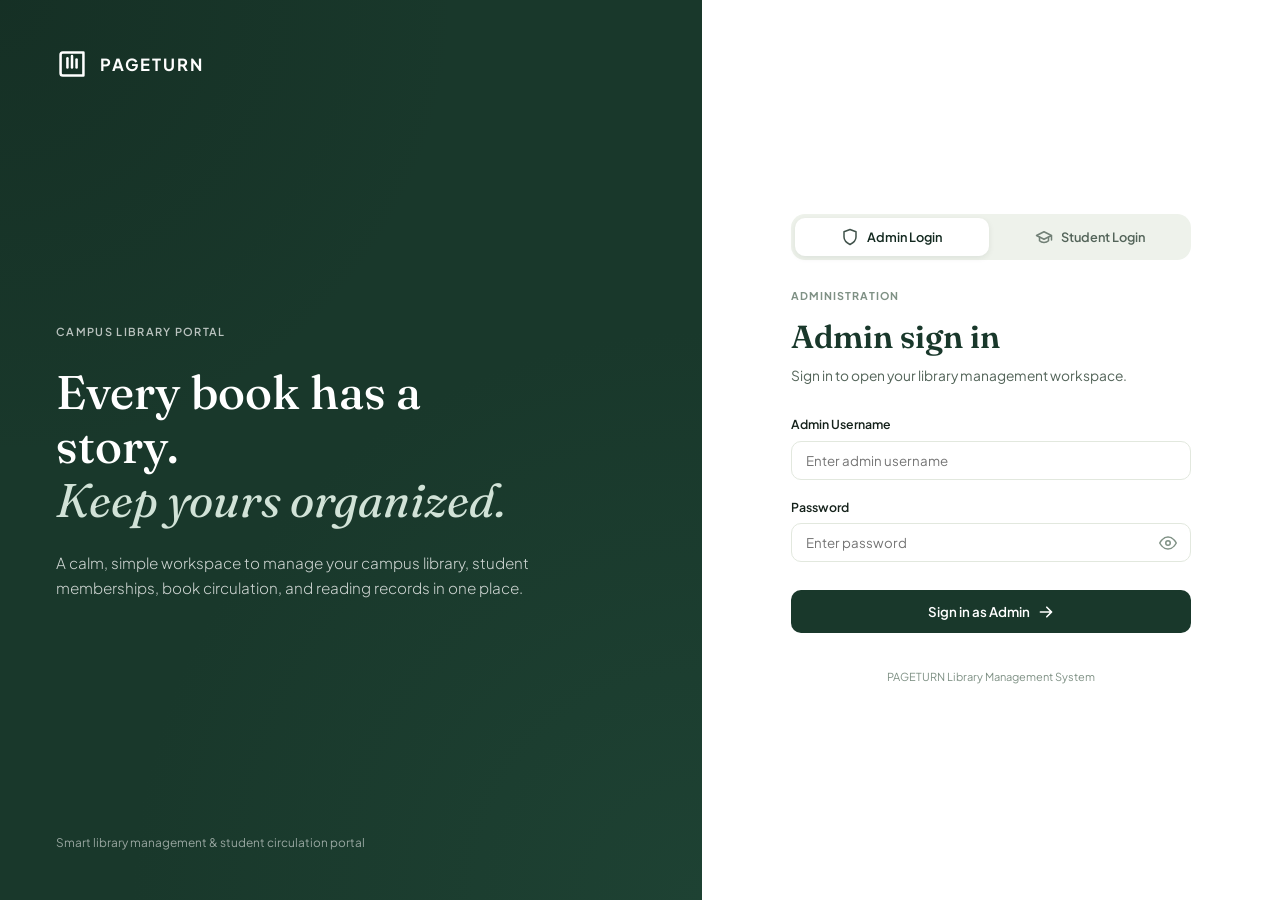
==== commit 631caa8b: "feat: add dual Admin and Student login, student portal, and book cover photo upload" ====
--- a/library-management-system/index.html
+++ b/library-management-system/index.html
@@ -4,7 +4,7 @@
   <meta charset="UTF-8">
   <meta name="viewport" content="width=device-width, initial-scale=1.0">
   <title>PAGETURN — Modern Library Management System</title>
-  <meta name="description" content="A professional, calm workspace to manage library books, student members, and circulation records.">
+  <meta name="description" content="A professional, calm workspace to manage library books, student members, and circulation records with student portal and cover photo uploads.">
   
   <!-- Google Fonts: Fraunces (Serif Editorial) & Plus Jakarta Sans (Clean Modern UI) -->
   <link rel="preconnect" href="https://fonts.googleapis.com">
@@ -20,7 +20,7 @@
 <body>
 
   <!-- ========================================================================= -->
-  <!-- 1. AUTHENTICATION VIEW (Matching Image 1: Split-screen Admin Sign In)    -->
+  <!-- 1. AUTHENTICATION VIEW (Dual Login: Admin & Student, No credentials shown) -->
   <!-- ========================================================================= -->
   <div id="authView" class="auth-wrapper">
     <div class="auth-container">
@@ -40,70 +40,115 @@
         </div>
 
         <div class="auth-hero-body">
-          <span class="hero-tag">LIBRARY ADMINISTRATION</span>
+          <span class="hero-tag">CAMPUS LIBRARY PORTAL</span>
           <h1 class="hero-title">
             Every book has a story.<br>
             <em>Keep yours organized.</em>
           </h1>
           <p class="hero-subtitle">
-            A calm, simple workspace to manage your library, students and circulation in one place.
+            A calm, simple workspace to manage your campus library, student memberships, book circulation, and reading records in one place.
           </p>
         </div>
 
         <div class="auth-hero-footer">
-          <p class="hero-footnote">A smarter way to run your campus library</p>
+          <p class="hero-footnote">Smart library management & student circulation portal</p>
         </div>
       </div>
 
-      <!-- Right Login Form -->
+      <!-- Right Login Form Card with Role Tabs -->
       <div class="auth-form-card">
         <div class="auth-form-inner">
-          <span class="auth-eyebrow">WELCOME BACK</span>
-          <h2 class="auth-heading">Admin sign in</h2>
-          <p class="auth-subheading">Sign in to open your library workspace.</p>
-
-          <form id="loginForm" class="login-form" novalidate>
-            <div class="form-group">
-              <label for="loginUsername">Username</label>
-              <input type="text" id="loginUsername" name="username" class="form-control" placeholder="admin" value="admin" autocomplete="username" required>
-            </div>
-
-            <div class="form-group">
-              <label for="loginPassword">Password</label>
-              <div class="password-input-wrap">
-                <input type="password" id="loginPassword" name="password" class="form-control" placeholder="Enter password" value="Library@123" autocomplete="current-password" required>
-                <button type="button" class="btn-toggle-pwd" id="togglePasswordBtn" title="Toggle password visibility">
-                  <svg class="icon-eye" viewBox="0 0 24 24" fill="none" stroke="currentColor" stroke-width="2" stroke-linecap="round" stroke-linejoin="round">
-                    <path d="M1 12s4-8 11-8 11 8 11 8-4 8-11 8-11-8-11-8z"></path>
-                    <circle cx="12" cy="12" r="3"></circle>
-                  </svg>
-                </button>
-              </div>
-            </div>
-
-            <button type="submit" class="btn btn-primary btn-block btn-signin">
-              <span>Sign in</span>
-              <svg viewBox="0 0 20 20" fill="currentColor" width="16" height="16">
-                <path fill-rule="evenodd" d="M10.293 3.293a1 1 0 011.414 0l6 6a1 1 0 010 1.414l-6 6a1 1 0 01-1.414-1.414L14.586 11H3a1 1 0 110-2h11.586l-4.293-4.293a1 1 0 010-1.414z" clip-rule="evenodd" />
+          
+          <!-- Role Switcher Tabs (Admin vs Student) -->
+          <div class="role-tabs-container">
+            <button type="button" class="role-tab-btn active" id="tabRoleAdmin" data-role="admin">
+              <svg viewBox="0 0 24 24" fill="none" stroke="currentColor" stroke-width="2" stroke-linecap="round" stroke-linejoin="round">
+                <path d="M12 22s8-4 8-10V5l-8-3-8 3v7c0 6 8 10 8 10z"></path>
               </svg>
+              <span>Admin Login</span>
             </button>
-          </form>
-
-          <!-- Demo Access Quick Box -->
-          <div class="demo-access-box" id="demoAccessBox" title="Click to fill credentials">
-            <div class="demo-access-head">
-              <span class="demo-tag">Demo access</span>
-              <button type="button" class="btn-link-action" id="autoFillDemoBtn">Auto-fill</button>
-            </div>
-            <div class="demo-credentials">
-              <div><span class="cred-label">Username:</span> <code>admin</code></div>
-              <div><span class="cred-label">Password:</span> <code>Library@123</code></div>
-            </div>
+            <button type="button" class="role-tab-btn" id="tabRoleStudent" data-role="student">
+              <svg viewBox="0 0 24 24" fill="none" stroke="currentColor" stroke-width="2" stroke-linecap="round" stroke-linejoin="round">
+                <path d="M22 10v6M2 10l10-5 10 5-10 5z"></path>
+                <path d="M6 12v5c3 3 9 3 12 0v-5"></path>
+              </svg>
+              <span>Student Login</span>
+            </button>
+          </div>
+
+          <!-- ADMIN LOGIN FORM -->
+          <div id="adminLoginFormWrap" class="login-role-panel active">
+            <span class="auth-eyebrow">ADMINISTRATION</span>
+            <h2 class="auth-heading">Admin sign in</h2>
+            <p class="auth-subheading">Sign in to open your library management workspace.</p>
+
+            <form id="loginForm" class="login-form" novalidate>
+              <div class="form-group">
+                <label for="loginUsername">Admin Username</label>
+                <input type="text" id="loginUsername" name="username" class="form-control" placeholder="Enter admin username" autocomplete="username" required>
+              </div>
+
+              <div class="form-group">
+                <label for="loginPassword">Password</label>
+                <div class="password-input-wrap">
+                  <input type="password" id="loginPassword" name="password" class="form-control" placeholder="Enter password" autocomplete="current-password" required>
+                  <button type="button" class="btn-toggle-pwd" id="togglePasswordBtn" title="Toggle password visibility">
+                    <svg class="icon-eye" viewBox="0 0 24 24" fill="none" stroke="currentColor" stroke-width="2" stroke-linecap="round" stroke-linejoin="round">
+                      <path d="M1 12s4-8 11-8 11 8 11 8-4 8-11 8-11-8-11-8z"></path>
+                      <circle cx="12" cy="12" r="3"></circle>
+                    </svg>
+                  </button>
+                </div>
+              </div>
+
+              <button type="submit" class="btn btn-primary btn-block btn-signin">
+                <span>Sign in as Admin</span>
+                <svg viewBox="0 0 20 20" fill="currentColor" width="16" height="16">
+                  <path fill-rule="evenodd" d="M10.293 3.293a1 1 0 011.414 0l6 6a1 1 0 010 1.414l-6 6a1 1 0 01-1.414-1.414L14.586 11H3a1 1 0 110-2h11.586l-4.293-4.293a1 1 0 010-1.414z" clip-rule="evenodd" />
+                </svg>
+              </button>
+            </form>
+          </div>
+
+          <!-- STUDENT LOGIN FORM -->
+          <div id="studentLoginFormWrap" class="login-role-panel d-none">
+            <span class="auth-eyebrow">STUDENT PORTAL</span>
+            <h2 class="auth-heading">Student sign in</h2>
+            <p class="auth-subheading">Access your issued books, catalog and reading records.</p>
+
+            <form id="studentLoginForm" class="login-form" novalidate>
+              <div class="form-group">
+                <label for="studentLoginRoll">Roll Number / Student ID</label>
+                <input type="text" id="studentLoginRoll" class="form-control" placeholder="Enter your roll number (e.g. 24kb1a05k3)" required>
+                <span class="form-hint">Enter your registered college roll number.</span>
+              </div>
+
+              <div class="form-group">
+                <label for="studentLoginPassword">Password</label>
+                <div class="password-input-wrap">
+                  <input type="password" id="studentLoginPassword" class="form-control" placeholder="Enter student password" required>
+                  <button type="button" class="btn-toggle-pwd" id="toggleStudentPasswordBtn" title="Toggle password visibility">
+                    <svg class="icon-eye" viewBox="0 0 24 24" fill="none" stroke="currentColor" stroke-width="2" stroke-linecap="round" stroke-linejoin="round">
+                      <path d="M1 12s4-8 11-8 11 8 11 8-4 8-11 8-11-8-11-8z"></path>
+                      <circle cx="12" cy="12" r="3"></circle>
+                    </svg>
+                  </button>
+                </div>
+              </div>
+
+              <button type="submit" class="btn btn-primary btn-block btn-signin">
+                <span>Sign in as Student</span>
+                <svg viewBox="0 0 20 20" fill="currentColor" width="16" height="16">
+                  <path fill-rule="evenodd" d="M10.293 3.293a1 1 0 011.414 0l6 6a1 1 0 010 1.414l-6 6a1 1 0 01-1.414-1.414L14.586 11H3a1 1 0 110-2h11.586l-4.293-4.293a1 1 0 010-1.414z" clip-rule="evenodd" />
+                </svg>
+              </button>
+            </form>
           </div>
 
           <div class="auth-bottom-note">
-            <span>Library Management System • Student project demo</span>
-          </div>
+            <span>PAGETURN Library Management System</span>
+          </div>
+
         </div>
       </div>
 
@@ -112,19 +157,15 @@
 
 
   <!-- ========================================================================= -->
-  <!-- 2. MAIN APPLICATION WORKSPACE                                             -->
+  <!-- 2. STUDENT PORTAL WORKSPACE                                               -->
   <!-- ========================================================================= -->
-  <div id="appWorkspace" class="app-workspace d-none">
+  <div id="studentWorkspace" class="app-workspace d-none">
     
     <!-- Mobile Sidebar Backdrop Overlay -->
-    <div id="sidebarBackdrop" class="sidebar-backdrop"></div>
-
-    <!-- --------------------------------------------------------------------- -->
-    <!-- SIDEBAR NAVIGATION (Matching Image 2 Sidebar)                         -->
-    <!-- --------------------------------------------------------------------- -->
-    <aside class="sidebar" id="appSidebar">
-      
-      <!-- Brand Logo in Sidebar -->
+    <div id="studentSidebarBackdrop" class="sidebar-backdrop"></div>
+
+    <!-- Student Sidebar Navigation -->
+    <aside class="sidebar" id="studentSidebar">
       <div class="sidebar-brand">
         <div class="brand-logo light">
           <svg class="brand-icon" viewBox="0 0 28 28" fill="none" stroke="currentColor" stroke-width="2.2" stroke-linecap="round" stroke-linejoin="round">
@@ -135,17 +176,308 @@
           </svg>
           <span class="brand-text">PAGETURN</span>
         </div>
-        <button class="btn-sidebar-close mobile-only" id="sidebarCloseBtn" aria-label="Close navigation">
-          ✕
+        <button class="btn-sidebar-close mobile-only" id="studentSidebarCloseBtn" aria-label="Close navigation">✕</button>
+      </div>
+
+      <div class="sidebar-nav-container">
+        <div class="sidebar-section-label">STUDENT WORKSPACE</div>
+        <nav class="sidebar-nav" aria-label="Student navigation">
+          
+          <button class="nav-item active" data-student-view="student-overview">
+            <svg class="nav-icon" viewBox="0 0 24 24" fill="none" stroke="currentColor" stroke-width="2" stroke-linecap="round" stroke-linejoin="round">
+              <rect x="3" y="3" width="7" height="7" rx="1"></rect>
+              <rect x="14" y="3" width="7" height="7" rx="1"></rect>
+              <rect x="14" y="14" width="7" height="7" rx="1"></rect>
+              <rect x="3" y="14" width="7" height="7" rx="1"></rect>
+            </svg>
+            <span class="nav-label">My Dashboard</span>
+          </button>
+
+          <button class="nav-item" data-student-view="student-catalog">
+            <svg class="nav-icon" viewBox="0 0 24 24" fill="none" stroke="currentColor" stroke-width="2" stroke-linecap="round" stroke-linejoin="round">
+              <path d="M4 19.5A2.5 2.5 0 0 1 6.5 17H20"></path>
+              <path d="M6.5 2H20v20H6.5A2.5 2.5 0 0 1 4 19.5v-15A2.5 2.5 0 0 1 6.5 2z"></path>
+            </svg>
+            <span class="nav-label">Browse Catalog</span>
+          </button>
+
+          <button class="nav-item" data-student-view="student-history">
+            <svg class="nav-icon" viewBox="0 0 24 24" fill="none" stroke="currentColor" stroke-width="2" stroke-linecap="round" stroke-linejoin="round">
+              <circle cx="12" cy="12" r="10"></circle>
+              <polyline points="12 6 12 12 16 14"></polyline>
+            </svg>
+            <span class="nav-label">Borrowing History</span>
+          </button>
+
+        </nav>
+      </div>
+
+      <!-- Student Sidebar Profile & Sign Out -->
+      <div class="sidebar-footer">
+        <div class="admin-profile">
+          <div class="admin-avatar student-avatar-circle" id="studentAvatarText">S</div>
+          <div class="admin-info">
+            <div class="admin-name" id="studentProfileName">Student Member</div>
+            <div class="admin-role" id="studentProfileRoll">Roll: 00000</div>
+          </div>
+        </div>
+        <button class="btn-signout" id="studentSignOutBtn" title="Sign out of student account">
+          <svg viewBox="0 0 24 24" fill="none" stroke="currentColor" stroke-width="2" stroke-linecap="round" stroke-linejoin="round">
+            <path d="M9 21H5a2 2 0 0 1-2-2V5a2 2 0 0 1 2-2h4"></path>
+            <polyline points="16 17 21 12 16 7"></polyline>
+            <line x1="21" y1="12" x2="9" y2="12"></line>
+          </svg>
+          <span>Sign out</span>
         </button>
       </div>
-
-      <!-- Navigation Section -->
+    </aside>
+
+    <!-- Student Main Content -->
+    <div class="app-main">
+      <header class="topbar">
+        <div class="topbar-left">
+          <button class="btn-toggle-sidebar" id="studentSidebarToggleBtn" aria-label="Toggle navigation">
+            <svg viewBox="0 0 24 24" fill="none" stroke="currentColor" stroke-width="2" stroke-linecap="round" stroke-linejoin="round">
+              <line x1="3" y1="12" x2="21" y2="12"></line>
+              <line x1="3" y1="6" x2="21" y2="6"></line>
+              <line x1="3" y1="18" x2="21" y2="18"></line>
+            </svg>
+          </button>
+          <nav class="breadcrumb">
+            <span class="breadcrumb-root">Student Portal</span>
+            <span class="breadcrumb-separator">/</span>
+            <span class="breadcrumb-current" id="studentBreadcrumb">My Dashboard</span>
+          </nav>
+        </div>
+
+        <div class="topbar-right">
+          <div class="topbar-date">
+            <span class="status-dot-pulse"></span>
+            <span id="studentCurrentDateDisplay">Sun, 1 Nov, 2026</span>
+          </div>
+          <div class="topbar-user" id="studentTopbarUser">
+            <div class="user-pill-avatar" id="studentTopbarAvatar">S</div>
+          </div>
+        </div>
+      </header>
+
+      <main class="content-container">
+        
+        <!-- STUDENT SECTION 1: MY OVERVIEW -->
+        <section id="section-student-overview" class="student-content-section active">
+          <div class="section-hero">
+            <div class="section-eyebrow">STUDENT CIRCULATION</div>
+            <h1 class="section-title">Hello, <span id="studentGreetingName">Student</span> <span class="sparkle">✦</span></h1>
+            <p class="section-subtitle">Here is the status of your borrowed library books and member profile.</p>
+          </div>
+
+          <!-- Student Stat Cards -->
+          <div class="stats-grid">
+            <div class="stat-card">
+              <div class="stat-card-header">
+                <span class="stat-label">Currently Issued</span>
+                <div class="stat-icon-wrap icon-amber">
+                  <svg viewBox="0 0 24 24" fill="none" stroke="currentColor" stroke-width="2" stroke-linecap="round" stroke-linejoin="round"><rect x="2" y="7" width="16" height="14" rx="2"></rect><path d="M6 3h14a2 2 0 0 1 2 2v14"></path></svg>
+                </div>
+              </div>
+              <div class="stat-value" id="studentStatIssued">0</div>
+              <div class="stat-meta">Books awaiting return</div>
+            </div>
+
+            <div class="stat-card">
+              <div class="stat-card-header">
+                <span class="stat-label">Overdue Books</span>
+                <div class="stat-icon-wrap icon-green" style="background:#fee2e2; color:#dc2626;">
+                  <svg viewBox="0 0 24 24" fill="none" stroke="currentColor" stroke-width="2" stroke-linecap="round" stroke-linejoin="round"><circle cx="12" cy="12" r="10"></circle><line x1="12" y1="8" x2="12" y2="12"></line><line x1="12" y1="16" x2="12.01" y2="16"></line></svg>
+                </div>
+              </div>
+              <div class="stat-value" id="studentStatOverdue" style="color:#dc2626;">0</div>
+              <div class="stat-meta">Please return promptly</div>
+            </div>
+
+            <div class="stat-card">
+              <div class="stat-card-header">
+                <span class="stat-label">Returned Books</span>
+                <div class="stat-icon-wrap icon-green">
+                  <svg viewBox="0 0 24 24" fill="none" stroke="currentColor" stroke-width="2" stroke-linecap="round" stroke-linejoin="round"><polyline points="20 6 9 17 4 12"></polyline></svg>
+                </div>
+              </div>
+              <div class="stat-value" id="studentStatReturned">0</div>
+              <div class="stat-meta">Completed readings</div>
+            </div>
+
+            <div class="stat-card">
+              <div class="stat-card-header">
+                <span class="stat-label">Catalog Titles</span>
+                <div class="stat-icon-wrap icon-teal">
+                  <svg viewBox="0 0 24 24" fill="none" stroke="currentColor" stroke-width="2" stroke-linecap="round" stroke-linejoin="round"><path d="M4 19.5A2.5 2.5 0 0 1 6.5 17H20"></path><path d="M6.5 2H20v20H6.5A2.5 2.5 0 0 1 4 19.5v-15A2.5 2.5 0 0 1 6.5 2z"></path></svg>
+                </div>
+              </div>
+              <div class="stat-value" id="studentStatCatalog">0</div>
+              <div class="stat-meta">Available to explore</div>
+            </div>
+          </div>
+
+          <!-- Active Issued Books Table -->
+          <div class="card mt-4">
+            <div class="card-header">
+              <div>
+                <h3 class="card-title">My Currently Borrowed Books</h3>
+                <p class="card-subtitle">Keep track of your due dates to prevent overdue charges.</p>
+              </div>
+            </div>
+            <div class="card-body p-0">
+              <div class="table-responsive">
+                <table class="table">
+                  <thead>
+                    <tr>
+                      <th>BOOK</th>
+                      <th>ISSUE DATE</th>
+                      <th>DUE DATE</th>
+                      <th>STATUS</th>
+                    </tr>
+                  </thead>
+                  <tbody id="studentActiveIssuesBody">
+                    <!-- Dynamic -->
+                  </tbody>
+                </table>
+              </div>
+              <div id="studentNoActiveIssues" class="empty-state d-none">
+                <div class="empty-icon">📖</div>
+                <h4>No active book checkouts</h4>
+                <p>You have returned all borrowed books. Browse the catalog to borrow another title!</p>
+              </div>
+            </div>
+          </div>
+
+          <!-- Student Profile Card -->
+          <div class="card mt-4">
+            <div class="card-header">
+              <h3 class="card-title">My Library Member Profile</h3>
+            </div>
+            <div class="card-body">
+              <div class="profile-details-grid">
+                <div class="profile-detail-item">
+                  <span class="detail-label">Full Name:</span>
+                  <strong class="detail-val" id="profName">Student Name</strong>
+                </div>
+                <div class="profile-detail-item">
+                  <span class="detail-label">Roll Number:</span>
+                  <code class="detail-val" id="profRoll">00000</code>
+                </div>
+                <div class="profile-detail-item">
+                  <span class="detail-label">Department:</span>
+                  <strong class="detail-val" id="profDept">CSE</strong>
+                </div>
+                <div class="profile-detail-item">
+                  <span class="detail-label">Email:</span>
+                  <span class="detail-val" id="profEmail">student@campus.edu</span>
+                </div>
+                <div class="profile-detail-item">
+                  <span class="detail-label">Phone:</span>
+                  <span class="detail-val" id="profPhone">+1 000-000-0000</span>
+                </div>
+              </div>
+            </div>
+          </div>
+        </section>
+
+        <!-- STUDENT SECTION 2: BROWSE CATALOG WITH COVER PHOTOS -->
+        <section id="section-student-catalog" class="student-content-section d-none">
+          <div class="section-hero-split">
+            <div class="section-hero-text">
+              <h1 class="section-title">Library Book Catalog</h1>
+              <p class="section-subtitle">Explore library titles, categories, and available copies.</p>
+            </div>
+            <div class="filter-toolbar">
+              <div class="search-input-wrap">
+                <svg class="search-icon" viewBox="0 0 24 24" fill="none" stroke="currentColor" stroke-width="2" stroke-linecap="round" stroke-linejoin="round"><circle cx="11" cy="11" r="8"></circle><line x1="21" y1="21" x2="16.65" y2="16.65"></line></svg>
+                <input type="text" id="studentCatalogSearch" class="form-control form-control-sm" placeholder="Search catalog...">
+              </div>
+              <select id="studentCatalogCategoryFilter" class="form-control form-control-sm form-select">
+                <option value="all">All Categories</option>
+              </select>
+            </div>
+          </div>
+
+          <!-- Book Grid with Covers -->
+          <div class="book-cards-grid" id="studentBooksCardsGrid">
+            <!-- Dynamic Cards with Covers -->
+          </div>
+        </section>
+
+        <!-- STUDENT SECTION 3: MY HISTORY -->
+        <section id="section-student-history" class="student-content-section d-none">
+          <div class="section-hero">
+            <h1 class="section-title">My Borrowing History</h1>
+            <p class="section-subtitle">Complete ledger of your past and present borrowed books.</p>
+          </div>
+
+          <div class="card">
+            <div class="card-body p-0">
+              <div class="table-responsive">
+                <table class="table">
+                  <thead>
+                    <tr>
+                      <th>TRANSACTION ID</th>
+                      <th>BOOK</th>
+                      <th>ISSUE DATE</th>
+                      <th>DUE DATE</th>
+                      <th>RETURN DATE</th>
+                      <th>STATUS</th>
+                    </tr>
+                  </thead>
+                  <tbody id="studentHistoryTableBody">
+                    <!-- Dynamic -->
+                  </tbody>
+                </table>
+              </div>
+              <div id="studentHistoryEmpty" class="empty-state d-none">
+                <div class="empty-icon">📜</div>
+                <h4>No borrowing history yet</h4>
+                <p>Your transaction ledger will appear here when books are issued to your roll number.</p>
+              </div>
+            </div>
+          </div>
+        </section>
+
+      </main>
+
+      <footer class="app-footer">
+        <span>PAGETURN Library System • Student Portal</span>
+        <span>Built for an enjoyable reading experience.</span>
+      </footer>
+    </div>
+  </div>
+
+
+  <!-- ========================================================================= -->
+  <!-- 3. MAIN APPLICATION WORKSPACE (Admin Portal)                              -->
+  <!-- ========================================================================= -->
+  <div id="appWorkspace" class="app-workspace d-none">
+    
+    <!-- Mobile Sidebar Backdrop Overlay -->
+    <div id="sidebarBackdrop" class="sidebar-backdrop"></div>
+
+    <!-- SIDEBAR NAVIGATION (Admin) -->
+    <aside class="sidebar" id="appSidebar">
+      <div class="sidebar-brand">
+        <div class="brand-logo light">
+          <svg class="brand-icon" viewBox="0 0 28 28" fill="none" stroke="currentColor" stroke-width="2.2" stroke-linecap="round" stroke-linejoin="round">
+            <path d="M4 6v16a2 2 0 0 0 2 2h18V4H6a2 2 0 0 0-2 2z"></path>
+            <line x1="10" y1="9" x2="10" y2="17"></line>
+            <line x1="14" y1="7" x2="14" y2="17"></line>
+            <line x1="18" y1="10" x2="18" y2="17"></line>
+          </svg>
+          <span class="brand-text">PAGETURN</span>
+        </div>
+        <button class="btn-sidebar-close mobile-only" id="sidebarCloseBtn" aria-label="Close navigation">✕</button>
+      </div>
+
       <div class="sidebar-nav-container">
-        <div class="sidebar-section-label">WORKSPACE</div>
+        <div class="sidebar-section-label">ADMIN WORKSPACE</div>
         <nav class="sidebar-nav" aria-label="Primary navigation">
           
-          <!-- 1. Dashboard -->
           <button class="nav-item active" data-view="dashboard" id="nav-dashboard">
             <svg class="nav-icon" viewBox="0 0 24 24" fill="none" stroke="currentColor" stroke-width="2" stroke-linecap="round" stroke-linejoin="round">
               <rect x="3" y="3" width="7" height="7" rx="1"></rect>
@@ -156,7 +488,6 @@
             <span class="nav-label">Dashboard</span>
           </button>
 
-          <!-- 2. Manage Books -->
           <button class="nav-item" data-view="books" id="nav-books">
             <svg class="nav-icon" viewBox="0 0 24 24" fill="none" stroke="currentColor" stroke-width="2" stroke-linecap="round" stroke-linejoin="round">
               <path d="M4 19.5A2.5 2.5 0 0 1 6.5 17H20"></path>
@@ -165,7 +496,6 @@
             <span class="nav-label">Manage Books</span>
           </button>
 
-          <!-- 3. Manage Students -->
           <button class="nav-item" data-view="students" id="nav-students">
             <svg class="nav-icon" viewBox="0 0 24 24" fill="none" stroke="currentColor" stroke-width="2" stroke-linecap="round" stroke-linejoin="round">
               <path d="M17 21v-2a4 4 0 0 0-4-4H5a4 4 0 0 0-4 4v2"></path>
@@ -176,7 +506,6 @@
             <span class="nav-label">Manage Students</span>
           </button>
 
-          <!-- 4. Issue Books -->
           <button class="nav-item" data-view="issue" id="nav-issue">
             <svg class="nav-icon" viewBox="0 0 24 24" fill="none" stroke="currentColor" stroke-width="2" stroke-linecap="round" stroke-linejoin="round">
               <path d="M14 2H6a2 2 0 0 0-2 2v16a2 2 0 0 0 2 2h12a2 2 0 0 0 2-2V8z"></path>
@@ -188,17 +517,15 @@
             <span class="nav-label">Issue Books</span>
           </button>
 
-          <!-- 5. Return Books -->
           <button class="nav-item" data-view="return" id="nav-return">
             <svg class="nav-icon" viewBox="0 0 24 24" fill="none" stroke="currentColor" stroke-width="2" stroke-linecap="round" stroke-linejoin="round">
               <polyline points="1 4 1 10 7 10"></polyline>
               <path d="M3.51 15a9 9 0 1 0 2.13-9.36L1 10"></path>
             </svg>
             <span class="nav-label">Return Books</span>
-            <span class="nav-badge" id="sidebarReturnBadge">2</span>
+            <span class="nav-badge" id="sidebarReturnBadge">0</span>
           </button>
 
-          <!-- 6. Issue History -->
           <button class="nav-item" data-view="history" id="nav-history">
             <svg class="nav-icon" viewBox="0 0 24 24" fill="none" stroke="currentColor" stroke-width="2" stroke-linecap="round" stroke-linejoin="round">
               <circle cx="12" cy="12" r="10"></circle>
@@ -210,7 +537,6 @@
         </nav>
       </div>
 
-      <!-- Sidebar Footer (Admin User Info + Sign Out) -->
       <div class="sidebar-footer">
         <div class="admin-profile">
           <div class="admin-avatar">A</div>
@@ -228,15 +554,10 @@
           <span>Sign out</span>
         </button>
       </div>
-
     </aside>
 
-    <!-- --------------------------------------------------------------------- -->
-    <!-- MAIN APPLICATION CONTENT AREA                                         -->
-    <!-- --------------------------------------------------------------------- -->
+    <!-- Admin Main Body -->
     <div class="app-main">
-      
-      <!-- TOP NAVIGATION BAR -->
       <header class="topbar">
         <div class="topbar-left">
           <button class="btn-toggle-sidebar" id="sidebarToggleBtn" aria-label="Toggle navigation">
@@ -247,7 +568,7 @@
             </svg>
           </button>
           
-          <nav class="breadcrumb" aria-label="Breadcrumb">
+          <nav class="breadcrumb">
             <span class="breadcrumb-root">Library</span>
             <span class="breadcrumb-separator">/</span>
             <span class="breadcrumb-current" id="breadcrumbSection">Dashboard</span>
@@ -255,13 +576,11 @@
         </div>
 
         <div class="topbar-right">
-          <!-- Live Date with Indicator Dot -->
           <div class="topbar-date">
             <span class="status-dot-pulse"></span>
             <span id="currentDateDisplay">Sun, 1 Nov, 2026</span>
           </div>
 
-          <!-- Quick Refresh Button -->
           <button class="btn btn-outline btn-sm btn-icon-text" id="refreshDataBtn" title="Reload live data and statistics">
             <svg class="icon-refresh" viewBox="0 0 24 24" fill="none" stroke="currentColor" stroke-width="2" stroke-linecap="round" stroke-linejoin="round">
               <polyline points="23 4 23 10 17 10"></polyline>
@@ -271,7 +590,6 @@
             <span class="btn-text">Refresh data</span>
           </button>
 
-          <!-- Reset / Demo Data Utilities -->
           <div class="dropdown-wrap">
             <button class="btn btn-icon btn-outline" id="dbSettingsBtn" title="Database actions">
               <svg viewBox="0 0 24 24" fill="none" stroke="currentColor" stroke-width="2" stroke-linecap="round" stroke-linejoin="round">
@@ -292,110 +610,72 @@
             </div>
           </div>
 
-          <!-- Admin Avatar Pill -->
           <div class="topbar-user" title="Signed in as Library Admin">
             <div class="user-pill-avatar">A</div>
           </div>
         </div>
       </header>
 
-      <!-- CONTENT SECTIONS WRAPPER -->
       <main class="content-container">
 
-        <!-- ================================================================= -->
-        <!-- SECTION 1: DASHBOARD                                              -->
-        <!-- ================================================================= -->
+        <!-- SECTION 1: DASHBOARD -->
         <section id="section-dashboard" class="content-section active">
-          
-          <!-- Dashboard Greeting Header -->
           <div class="section-hero">
             <div class="section-eyebrow">LIBRARY OVERVIEW</div>
             <h1 class="section-title">Good day, Admin <span class="sparkle">✦</span></h1>
             <p class="section-subtitle">Here's what's happening in your library today.</p>
           </div>
 
-          <!-- 4 Statistic Cards (Requirement 2) -->
+          <!-- 4 Statistic Cards -->
           <div class="stats-grid">
-            
-            <!-- Card 1: Total Books -->
             <div class="stat-card" data-action="goToBooks">
               <div class="stat-card-header">
                 <span class="stat-label">Total Books</span>
                 <div class="stat-icon-wrap icon-green">
-                  <svg viewBox="0 0 24 24" fill="none" stroke="currentColor" stroke-width="2" stroke-linecap="round" stroke-linejoin="round">
-                    <path d="M4 19.5A2.5 2.5 0 0 1 6.5 17H20"></path>
-                    <path d="M6.5 2H20v20H6.5A2.5 2.5 0 0 1 4 19.5v-15A2.5 2.5 0 0 1 6.5 2z"></path>
-                  </svg>
+                  <svg viewBox="0 0 24 24" fill="none" stroke="currentColor" stroke-width="2" stroke-linecap="round" stroke-linejoin="round"><path d="M4 19.5A2.5 2.5 0 0 1 6.5 17H20"></path><path d="M6.5 2H20v20H6.5A2.5 2.5 0 0 1 4 19.5v-15A2.5 2.5 0 0 1 6.5 2z"></path></svg>
                 </div>
               </div>
               <div class="stat-value" id="statTotalBooks">0</div>
-              <div class="stat-meta">
-                <span id="statTotalTitles">0</span> book records
-              </div>
-            </div>
-
-            <!-- Card 2: Available Books -->
+              <div class="stat-meta"><span id="statTotalTitles">0</span> book records</div>
+            </div>
+
             <div class="stat-card" data-action="goToBooks">
               <div class="stat-card-header">
                 <span class="stat-label">Available Books</span>
                 <div class="stat-icon-wrap icon-sage">
-                  <svg viewBox="0 0 24 24" fill="none" stroke="currentColor" stroke-width="2" stroke-linecap="round" stroke-linejoin="round">
-                    <line x1="4" y1="20" x2="4" y2="4"></line>
-                    <line x1="8" y1="20" x2="8" y2="4"></line>
-                    <line x1="12" y1="20" x2="12" y2="4"></line>
-                    <path d="M16 20l4-16"></path>
-                  </svg>
+                  <svg viewBox="0 0 24 24" fill="none" stroke="currentColor" stroke-width="2" stroke-linecap="round" stroke-linejoin="round"><line x1="4" y1="20" x2="4" y2="4"></line><line x1="8" y1="20" x2="8" y2="4"></line><line x1="12" y1="20" x2="12" y2="4"></line><path d="M16 20l4-16"></path></svg>
                 </div>
               </div>
               <div class="stat-value" id="statAvailableBooks">0</div>
-              <div class="stat-meta">
-                Ready to borrow
-              </div>
-            </div>
-
-            <!-- Card 3: Issued Books -->
+              <div class="stat-meta">Ready to borrow</div>
+            </div>
+
             <div class="stat-card" data-action="goToReturn">
               <div class="stat-card-header">
                 <span class="stat-label">Issued Books</span>
                 <div class="stat-icon-wrap icon-amber">
-                  <svg viewBox="0 0 24 24" fill="none" stroke="currentColor" stroke-width="2" stroke-linecap="round" stroke-linejoin="round">
-                    <rect x="2" y="7" width="16" height="14" rx="2"></rect>
-                    <path d="M6 3h14a2 2 0 0 1 2 2v14"></path>
-                  </svg>
+                  <svg viewBox="0 0 24 24" fill="none" stroke="currentColor" stroke-width="2" stroke-linecap="round" stroke-linejoin="round"><rect x="2" y="7" width="16" height="14" rx="2"></rect><path d="M6 3h14a2 2 0 0 1 2 2v14"></path></svg>
                 </div>
               </div>
               <div class="stat-value" id="statIssuedBooks">0</div>
-              <div class="stat-meta">
-                <span id="statOverdueWarning">0 overdue</span> • Awaiting return
-              </div>
-            </div>
-
-            <!-- Card 4: Registered Students -->
+              <div class="stat-meta"><span id="statOverdueWarning">0 overdue</span> • Awaiting return</div>
+            </div>
+
             <div class="stat-card" data-action="goToStudents">
               <div class="stat-card-header">
                 <span class="stat-label">Registered Students</span>
                 <div class="stat-icon-wrap icon-teal">
-                  <svg viewBox="0 0 24 24" fill="none" stroke="currentColor" stroke-width="2" stroke-linecap="round" stroke-linejoin="round">
-                    <path d="M22 10v6M2 10l10-5 10 5-10 5z"></path>
-                    <path d="M6 12v5c3 3 9 3 12 0v-5"></path>
-                  </svg>
+                  <svg viewBox="0 0 24 24" fill="none" stroke="currentColor" stroke-width="2" stroke-linecap="round" stroke-linejoin="round"><path d="M22 10v6M2 10l10-5 10 5-10 5z"></path><path d="M6 12v5c3 3 9 3 12 0v-5"></path></svg>
                 </div>
               </div>
               <div class="stat-value" id="statRegisteredStudents">0</div>
-              <div class="stat-meta">
-                Active records
-              </div>
-            </div>
-
-          </div>
-
-          <!-- Main Dashboard Split (Recent Activities & Issues vs Quick Actions & Stats) -->
+              <div class="stat-meta">Active records</div>
+            </div>
+          </div>
+
+          <!-- Dashboard Columns -->
           <div class="dashboard-grid">
-            
-            <!-- Left Column: Recent Activity & Recent Book Issues -->
             <div class="dashboard-col">
-              
-              <!-- Recent Activities Card -->
               <div class="card">
                 <div class="card-header">
                   <div>
@@ -405,13 +685,10 @@
                   <button class="btn-link" id="btnViewAllHistory">View all →</button>
                 </div>
                 <div class="card-body p-0">
-                  <div class="activity-list" id="dashboardActivityList">
-                    <!-- Injected dynamically by JS -->
-                  </div>
-                </div>
-              </div>
-
-              <!-- Recent Book Issues Table -->
+                  <div class="activity-list" id="dashboardActivityList"></div>
+                </div>
+              </div>
+
               <div class="card mt-4">
                 <div class="card-header">
                   <div>
@@ -432,20 +709,14 @@
                           <th>Action</th>
                         </tr>
                       </thead>
-                      <tbody id="dashboardRecentIssuesTable">
-                        <!-- Injected dynamically by JS -->
-                      </tbody>
+                      <tbody id="dashboardRecentIssuesTable"></tbody>
                     </table>
                   </div>
                 </div>
               </div>
-
-            </div>
-
-            <!-- Right Column: Quick Action Buttons & Library Statistics -->
+            </div>
+
             <div class="dashboard-col">
-              
-              <!-- Quick Actions Card (Requirement 2) -->
               <div class="card">
                 <div class="card-header">
                   <div>
@@ -455,74 +726,30 @@
                 </div>
                 <div class="card-body">
                   <div class="quick-action-list">
-                    
-                    <!-- Quick Action 1: Add a new book -->
                     <button class="quick-action-btn" id="qaAddBook">
-                      <div class="qa-icon-wrap icon-green">
-                        <svg viewBox="0 0 24 24" fill="none" stroke="currentColor" stroke-width="2" stroke-linecap="round" stroke-linejoin="round">
-                          <line x1="12" y1="5" x2="12" y2="19"></line>
-                          <line x1="5" y1="12" x2="19" y2="12"></line>
-                        </svg>
-                      </div>
-                      <div class="qa-text">
-                        <span class="qa-title">Add a new book</span>
-                        <span class="qa-desc">Expand your library catalog</span>
-                      </div>
+                      <div class="qa-icon-wrap icon-green"><svg viewBox="0 0 24 24" fill="none" stroke="currentColor" stroke-width="2" stroke-linecap="round" stroke-linejoin="round"><line x1="12" y1="5" x2="12" y2="19"></line><line x1="5" y1="12" x2="19" y2="12"></line></svg></div>
+                      <div class="qa-text"><span class="qa-title">Add a new book</span><span class="qa-desc">Expand your library catalog</span></div>
                       <span class="qa-arrow">→</span>
                     </button>
-
-                    <!-- Quick Action 2: Register a student -->
                     <button class="quick-action-btn" id="qaRegisterStudent">
-                      <div class="qa-icon-wrap icon-teal">
-                        <svg viewBox="0 0 24 24" fill="none" stroke="currentColor" stroke-width="2" stroke-linecap="round" stroke-linejoin="round">
-                          <path d="M16 21v-2a4 4 0 0 0-4-4H5a4 4 0 0 0-4 4v2"></path>
-                          <circle cx="8.5" cy="7" r="4"></circle>
-                          <line x1="20" y1="8" x2="20" y2="14"></line>
-                          <line x1="23" y1="11" x2="17" y2="11"></line>
-                        </svg>
-                      </div>
-                      <div class="qa-text">
-                        <span class="qa-title">Register a student</span>
-                        <span class="qa-desc">Add a new library member</span>
-                      </div>
+                      <div class="qa-icon-wrap icon-teal"><svg viewBox="0 0 24 24" fill="none" stroke="currentColor" stroke-width="2" stroke-linecap="round" stroke-linejoin="round"><path d="M16 21v-2a4 4 0 0 0-4-4H5a4 4 0 0 0-4 4v2"></path><circle cx="8.5" cy="7" r="4"></circle><line x1="20" y1="8" x2="20" y2="14"></line><line x1="23" y1="11" x2="17" y2="11"></line></svg></div>
+                      <div class="qa-text"><span class="qa-title">Register a student</span><span class="qa-desc">Add a new library member</span></div>
                       <span class="qa-arrow">→</span>
                     </button>
-
-                    <!-- Quick Action 3: Issue a book -->
                     <button class="quick-action-btn" id="qaIssueBook">
-                      <div class="qa-icon-wrap icon-amber">
-                        <svg viewBox="0 0 24 24" fill="none" stroke="currentColor" stroke-width="2" stroke-linecap="round" stroke-linejoin="round">
-                          <rect x="2" y="7" width="16" height="14" rx="2"></rect>
-                          <path d="M6 3h14a2 2 0 0 1 2 2v14"></path>
-                        </svg>
-                      </div>
-                      <div class="qa-text">
-                        <span class="qa-title">Issue a book</span>
-                        <span class="qa-desc">Check out title to student</span>
-                      </div>
+                      <div class="qa-icon-wrap icon-amber"><svg viewBox="0 0 24 24" fill="none" stroke="currentColor" stroke-width="2" stroke-linecap="round" stroke-linejoin="round"><rect x="2" y="7" width="16" height="14" rx="2"></rect><path d="M6 3h14a2 2 0 0 1 2 2v14"></path></svg></div>
+                      <div class="qa-text"><span class="qa-title">Issue a book</span><span class="qa-desc">Check out title to student</span></div>
                       <span class="qa-arrow">→</span>
                     </button>
-
-                    <!-- Quick Action 4: Return a book -->
                     <button class="quick-action-btn" id="qaReturnBook">
-                      <div class="qa-icon-wrap icon-sage">
-                        <svg viewBox="0 0 24 24" fill="none" stroke="currentColor" stroke-width="2" stroke-linecap="round" stroke-linejoin="round">
-                          <polyline points="1 4 1 10 7 10"></polyline>
-                          <path d="M3.51 15a9 9 0 1 0 2.13-9.36L1 10"></path>
-                        </svg>
-                      </div>
-                      <div class="qa-text">
-                        <span class="qa-title">Return a book</span>
-                        <span class="qa-desc">Process return & update stock</span>
-                      </div>
+                      <div class="qa-icon-wrap icon-sage"><svg viewBox="0 0 24 24" fill="none" stroke="currentColor" stroke-width="2" stroke-linecap="round" stroke-linejoin="round"><polyline points="1 4 1 10 7 10"></polyline><path d="M3.51 15a9 9 0 1 0 2.13-9.36L1 10"></path></svg></div>
+                      <div class="qa-text"><span class="qa-title">Return a book</span><span class="qa-desc">Process return & update stock</span></div>
                       <span class="qa-arrow">→</span>
                     </button>
-
-                  </div>
-                </div>
-              </div>
-
-              <!-- Library Statistics Breakdown Card (Requirement 2) -->
+                  </div>
+                </div>
+              </div>
+
               <div class="card mt-4">
                 <div class="card-header">
                   <div>
@@ -531,56 +758,35 @@
                   </div>
                 </div>
                 <div class="card-body">
-                  <!-- Circulation Rate Bar -->
                   <div class="progress-item">
                     <div class="progress-labels">
                       <span class="progress-title">Circulation Utilization</span>
                       <span class="progress-value" id="statsCirculationPercent">0%</span>
                     </div>
-                    <div class="progress-track">
-                      <div class="progress-fill" id="statsCirculationBar" style="width: 0%;"></div>
-                    </div>
-                  </div>
-
-                  <!-- Book Categories Breakdown -->
+                    <div class="progress-track"><div class="progress-fill" id="statsCirculationBar" style="width: 0%;"></div></div>
+                  </div>
+
                   <div class="category-breakdown mt-4">
                     <h4 class="subhead-small">Top Categories in Catalog</h4>
-                    <div id="statsCategoryList" class="category-chip-list">
-                      <!-- Rendered by JS -->
-                    </div>
-                  </div>
-
-                  <!-- Quick Health / Stock Status -->
+                    <div id="statsCategoryList" class="category-chip-list"></div>
+                  </div>
+
                   <div class="circulation-summary mt-4">
-                    <div class="summary-pill">
-                      <span class="pill-dot green"></span>
-                      <span class="pill-label">In Stock:</span>
-                      <strong id="statsInStockTitles">0 titles</strong>
-                    </div>
-                    <div class="summary-pill">
-                      <span class="pill-dot amber"></span>
-                      <span class="pill-label">Low / Out:</span>
-                      <strong id="statsOutOfStockTitles">0 titles</strong>
-                    </div>
-                  </div>
-                </div>
-              </div>
-
-            </div>
-
-          </div>
-
+                    <div class="summary-pill"><span class="pill-dot green"></span><span class="pill-label">In Stock:</span><strong id="statsInStockTitles">0 titles</strong></div>
+                    <div class="summary-pill"><span class="pill-dot amber"></span><span class="pill-label">Low / Out:</span><strong id="statsOutOfStockTitles">0 titles</strong></div>
+                  </div>
+                </div>
+              </div>
+            </div>
+          </div>
         </section>
 
-        <!-- ================================================================= -->
-        <!-- SECTION 2: MANAGE BOOKS (Matching Image 3)                        -->
-        <!-- ================================================================= -->
+        <!-- SECTION 2: MANAGE BOOKS (with Cover Photo Upload!) -->
         <section id="section-books" class="content-section">
-          
           <div class="section-hero-split">
             <div class="section-hero-text">
               <h1 class="section-title">Book catalog</h1>
-              <p class="section-subtitle">Add, update and keep track of every title.</p>
+              <p class="section-subtitle">Add, update and keep track of every title with cover photos.</p>
             </div>
             <div class="section-badge-wrap">
               <span class="counter-badge" id="booksTotalBadge">0 titles</span>
@@ -588,72 +794,78 @@
           </div>
 
           <div class="two-column-layout">
-            
-            <!-- Left: Add Book Form (Requirement 4) -->
+            <!-- Add Book Form with Cover Photo Upload -->
             <div class="form-column">
               <div class="card">
                 <div class="card-header">
                   <div>
                     <h3 class="card-title">Add a book</h3>
-                    <p class="card-subtitle">Enter the book's details below.</p>
+                    <p class="card-subtitle">Enter details and upload book cover.</p>
                   </div>
                 </div>
                 <div class="card-body">
                   <form id="addBookForm" class="crud-form" novalidate>
                     
-                    <!-- Book ID -->
                     <div class="form-group">
                       <label for="bookIdInput">Book ID <span class="required">*</span></label>
                       <input type="text" id="bookIdInput" class="form-control" placeholder="e.g. BK-101" required>
-                      <span class="form-hint">Must be unique (e.g. BK-105, ISBN).</span>
-                    </div>
-
-                    <!-- Book Title -->
+                      <span class="form-hint">Must be unique (e.g. BK-105).</span>
+                    </div>
+
                     <div class="form-group">
                       <label for="bookTitleInput">Book title <span class="required">*</span></label>
                       <input type="text" id="bookTitleInput" class="form-control" placeholder="e.g. The Alchemist" required>
                     </div>
 
-                    <!-- Author -->
                     <div class="form-group">
                       <label for="bookAuthorInput">Author <span class="required">*</span></label>
                       <input type="text" id="bookAuthorInput" class="form-control" placeholder="Author name" required>
                     </div>
 
-                    <!-- Category -->
                     <div class="form-group">
                       <label for="bookCategoryInput">Category <span class="required">*</span></label>
-                      <input type="text" id="bookCategoryInput" class="form-control" placeholder="e.g. Programming, Fiction, Science" list="commonCategoriesList" required>
+                      <input type="text" id="bookCategoryInput" class="form-control" placeholder="e.g. Programming, Fiction" list="commonCategoriesList" required>
                       <datalist id="commonCategoriesList">
-                        <option value="Programming">
-                        <option value="Fiction">
-                        <option value="Non-Fiction">
-                        <option value="Science">
-                        <option value="History">
-                        <option value="Art">
-                        <option value="Moral Values">
-                        <option value="Philosophy">
-                        <option value="Mathematics">
+                        <option value="Programming"><option value="Fiction"><option value="Non-Fiction"><option value="Science"><option value="History"><option value="Art"><option value="Moral Values"><option value="Philosophy">
                       </datalist>
                     </div>
 
-                    <!-- Total Quantity -->
                     <div class="form-group">
                       <label for="bookQuantityInput">Total quantity <span class="required">*</span></label>
                       <input type="number" id="bookQuantityInput" class="form-control" min="1" step="1" value="1" required>
-                      <span class="form-hint">Cannot be negative or zero. Available copies will match this on creation.</span>
+                    </div>
+
+                    <!-- Book Cover Photo Upload Field -->
+                    <div class="form-group">
+                      <label>Book Cover Photo (Optional)</label>
+                      <div class="cover-upload-box" id="coverUploadDropzone">
+                        <input type="file" id="bookCoverFileInput" accept="image/*" class="d-none">
+                        <div class="cover-upload-content" id="coverUploadPrompt">
+                          <svg viewBox="0 0 24 24" fill="none" stroke="currentColor" stroke-width="2" width="28" height="28" stroke-linecap="round" stroke-linejoin="round">
+                            <rect x="3" y="3" width="18" height="18" rx="2" ry="2"></rect>
+                            <circle cx="8.5" cy="8.5" r="1.5"></circle>
+                            <polyline points="21 15 16 10 5 21"></polyline>
+                          </svg>
+                          <span class="upload-text">Click or drop image to upload cover</span>
+                          <span class="upload-subtext">PNG, JPG, WebP supported</span>
+                        </div>
+                        <div class="cover-preview-wrap d-none" id="coverPreviewWrap">
+                          <img id="coverPreviewImg" src="" alt="Cover preview" class="cover-preview-img">
+                          <button type="button" class="btn-remove-cover" id="btnRemoveCover" title="Remove cover photo">✕</button>
+                        </div>
+                      </div>
+                      <input type="hidden" id="bookCoverDataUrl" value="">
                     </div>
 
                     <div class="form-actions">
                       <button type="submit" class="btn btn-primary btn-block">Add book</button>
                     </div>
-
                   </form>
                 </div>
               </div>
             </div>
 
-            <!-- Right: All Books Table with Search & Filter -->
+            <!-- All Books Table -->
             <div class="table-column">
               <div class="card">
                 <div class="card-header card-header-filter">
@@ -662,19 +874,13 @@
                     <p class="card-subtitle" id="booksAvailableSubtitle">0 copies available</p>
                   </div>
                   
-                  <!-- Search and Category Filter Toolbar -->
                   <div class="filter-toolbar">
                     <div class="search-input-wrap">
-                      <svg class="search-icon" viewBox="0 0 24 24" fill="none" stroke="currentColor" stroke-width="2" stroke-linecap="round" stroke-linejoin="round">
-                        <circle cx="11" cy="11" r="8"></circle>
-                        <line x1="21" y1="21" x2="16.65" y2="16.65"></line>
-                      </svg>
+                      <svg class="search-icon" viewBox="0 0 24 24" fill="none" stroke="currentColor" stroke-width="2" stroke-linecap="round" stroke-linejoin="round"><circle cx="11" cy="11" r="8"></circle><line x1="21" y1="21" x2="16.65" y2="16.65"></line></svg>
                       <input type="text" id="searchBooksInput" class="form-control form-control-sm" placeholder="Search...">
                     </div>
-
                     <select id="filterBookCategory" class="form-control form-control-sm form-select">
                       <option value="all">All Categories</option>
-                      <!-- Populated dynamically -->
                     </select>
                   </div>
                 </div>
@@ -684,20 +890,17 @@
                     <table class="table" id="booksTable">
                       <thead>
                         <tr>
-                          <th>TITLE</th>
+                          <th>BOOK</th>
                           <th>BOOK ID</th>
                           <th>CATEGORY</th>
                           <th>STOCK</th>
                           <th class="text-right">ACTIONS</th>
                         </tr>
                       </thead>
-                      <tbody id="booksTableBody">
-                        <!-- Injected dynamically by JS -->
-                      </tbody>
+                      <tbody id="booksTableBody"></tbody>
                     </table>
                   </div>
 
-                  <!-- Empty state when no books found -->
                   <div id="booksEmptyState" class="empty-state d-none">
                     <div class="empty-icon">📚</div>
                     <h4>No books found</h4>
@@ -706,16 +909,11 @@
                 </div>
               </div>
             </div>
-
-          </div>
-
+          </div>
         </section>
 
-        <!-- ================================================================= -->
-        <!-- SECTION 3: MANAGE STUDENTS (Matching Image 4)                     -->
-        <!-- ================================================================= -->
+        <!-- SECTION 3: MANAGE STUDENTS -->
         <section id="section-students" class="content-section">
-          
           <div class="section-hero-split">
             <div class="section-hero-text">
               <h1 class="section-title">Students</h1>
@@ -727,8 +925,6 @@
           </div>
 
           <div class="two-column-layout">
-            
-            <!-- Left: Register Student Form (Requirement 5) -->
             <div class="form-column">
               <div class="card">
                 <div class="card-header">
@@ -739,43 +935,30 @@
                 </div>
                 <div class="card-body">
                   <form id="registerStudentForm" class="crud-form" novalidate>
-                    
-                    <!-- Full Name -->
                     <div class="form-group">
                       <label for="studentNameInput">Full name <span class="required">*</span></label>
                       <input type="text" id="studentNameInput" class="form-control" placeholder="Student name" required>
                     </div>
 
-                    <!-- Roll Number -->
                     <div class="form-group">
                       <label for="studentRollInput">Roll number <span class="required">*</span></label>
                       <input type="text" id="studentRollInput" class="form-control" placeholder="e.g. 23CSE101" required>
-                      <span class="form-hint">Must be unique for each student.</span>
-                    </div>
-
-                    <!-- Department -->
+                      <span class="form-hint">Used by student to log into their student portal.</span>
+                    </div>
+
                     <div class="form-group">
                       <label for="studentDeptInput">Department <span class="required">*</span></label>
-                      <input type="text" id="studentDeptInput" class="form-control" placeholder="e.g. CSE, ECE, Mechanical" list="departmentSuggestions" required>
+                      <input type="text" id="studentDeptInput" class="form-control" placeholder="e.g. CSE, ECE" list="departmentSuggestions" required>
                       <datalist id="departmentSuggestions">
-                        <option value="CSE">
-                        <option value="ECE">
-                        <option value="EEE">
-                        <option value="Civil">
-                        <option value="Mechanical">
-                        <option value="Data Science">
-                        <option value="Information Technology">
-                        <option value="Business Administration">
+                        <option value="CSE"><option value="ECE"><option value="EEE"><option value="Civil"><option value="Mechanical"><option value="Data Science"><option value="IT">
                       </datalist>
                     </div>
 
-                    <!-- Email Address -->
                     <div class="form-group">
                       <label for="studentEmailInput">Email address <span class="required">*</span></label>
                       <input type="email" id="studentEmailInput" class="form-control" placeholder="student@example.com" required>
                     </div>
 
-                    <!-- Phone Number -->
                     <div class="form-group">
                       <label for="studentPhoneInput">Phone number <span class="required">*</span></label>
                       <input type="tel" id="studentPhoneInput" class="form-control" placeholder="+1 555-0123" required>
@@ -784,13 +967,11 @@
                     <div class="form-actions">
                       <button type="submit" class="btn btn-primary btn-block">Register student</button>
                     </div>
-
                   </form>
                 </div>
               </div>
             </div>
 
-            <!-- Right: Registered Students Table with Search -->
             <div class="table-column">
               <div class="card">
                 <div class="card-header card-header-filter">
@@ -798,14 +979,9 @@
                     <h3 class="card-title">Registered students</h3>
                     <p class="card-subtitle">Search by name, roll or department</p>
                   </div>
-                  
-                  <!-- Search Toolbar -->
                   <div class="filter-toolbar">
                     <div class="search-input-wrap">
-                      <svg class="search-icon" viewBox="0 0 24 24" fill="none" stroke="currentColor" stroke-width="2" stroke-linecap="round" stroke-linejoin="round">
-                        <circle cx="11" cy="11" r="8"></circle>
-                        <line x1="21" y1="21" x2="16.65" y2="16.65"></line>
-                      </svg>
+                      <svg class="search-icon" viewBox="0 0 24 24" fill="none" stroke="currentColor" stroke-width="2" stroke-linecap="round" stroke-linejoin="round"><circle cx="11" cy="11" r="8"></circle><line x1="21" y1="21" x2="16.65" y2="16.65"></line></svg>
                       <input type="text" id="searchStudentsInput" class="form-control form-control-sm" placeholder="Search...">
                     </div>
                   </div>
@@ -823,13 +999,10 @@
                           <th class="text-right">ACTIONS</th>
                         </tr>
                       </thead>
-                      <tbody id="studentsTableBody">
-                        <!-- Injected dynamically by JS -->
-                      </tbody>
+                      <tbody id="studentsTableBody"></tbody>
                     </table>
                   </div>
 
-                  <!-- Empty state when no students found -->
                   <div id="studentsEmptyState" class="empty-state d-none">
                     <div class="empty-icon">👥</div>
                     <h4>No students found</h4>
@@ -838,16 +1011,11 @@
                 </div>
               </div>
             </div>
-
-          </div>
-
+          </div>
         </section>
 
-        <!-- ================================================================= -->
-        <!-- SECTION 4: ISSUE BOOKS (Matching Image 5)                         -->
-        <!-- ================================================================= -->
+        <!-- SECTION 4: ISSUE BOOKS -->
         <section id="section-issue" class="content-section">
-          
           <div class="section-hero">
             <div class="section-eyebrow">CIRCULATION DESK</div>
             <h1 class="section-title">Issue a book</h1>
@@ -855,8 +1023,6 @@
           </div>
 
           <div class="circulation-grid">
-            
-            <!-- Left: Checkout Form (Requirement 6) -->
             <div class="circulation-form-wrap">
               <div class="card">
                 <div class="card-header">
@@ -865,53 +1031,49 @@
                     <p class="card-subtitle">Choose a student and an available title.</p>
                   </div>
                   <div class="card-icon-badge">
-                    <svg viewBox="0 0 24 24" fill="none" stroke="currentColor" stroke-width="2" stroke-linecap="round" stroke-linejoin="round">
-                      <rect x="2" y="7" width="16" height="14" rx="2"></rect>
-                      <path d="M6 3h14a2 2 0 0 1 2 2v14"></path>
-                    </svg>
+                    <svg viewBox="0 0 24 24" fill="none" stroke="currentColor" stroke-width="2" stroke-linecap="round" stroke-linejoin="round"><rect x="2" y="7" width="16" height="14" rx="2"></rect><path d="M6 3h14a2 2 0 0 1 2 2v14"></path></svg>
                   </div>
                 </div>
                 <div class="card-body">
                   <form id="issueBookForm" class="crud-form" novalidate>
-                    
-                    <!-- Select Student -->
                     <div class="form-group">
                       <label for="issueStudentSelect">Select student <span class="required">*</span></label>
                       <select id="issueStudentSelect" class="form-control form-select" required>
                         <option value="">Choose a student</option>
-                        <!-- Populated by JS -->
                       </select>
                     </div>
 
-                    <!-- Select Book -->
                     <div class="form-group">
                       <label for="issueBookSelect">Select book <span class="required">*</span></label>
                       <select id="issueBookSelect" class="form-control form-select" required>
                         <option value="">Choose an available book</option>
-                        <!-- Populated by JS -->
                       </select>
                     </div>
 
-                    <!-- Date Selection Row -->
+                    <!-- Book Selection Live Cover Preview Strip -->
+                    <div id="issueBookPreviewBox" class="issue-book-preview d-none">
+                      <img id="issueBookPreviewImg" src="" alt="Book cover" class="issue-preview-thumb">
+                      <div class="issue-preview-meta">
+                        <strong id="issueBookPreviewTitle">Book Title</strong>
+                        <span id="issueBookPreviewAuthor">Author</span>
+                        <span class="badge badge-stock" id="issueBookPreviewStock">0 copies available</span>
+                      </div>
+                    </div>
+
                     <div class="form-row">
                       <div class="form-group col-half">
                         <label for="issueDateInput">Issue date <span class="required">*</span></label>
                         <input type="date" id="issueDateInput" class="form-control" required>
                       </div>
-
                       <div class="form-group col-half">
                         <label for="dueDateInput">Due date <span class="required">*</span></label>
                         <input type="date" id="dueDateInput" class="form-control" required>
                       </div>
                     </div>
 
-                    <!-- Borrowing Info Alert Notice -->
                     <div class="info-notice">
                       <div class="notice-icon">
-                        <svg viewBox="0 0 24 24" fill="none" stroke="currentColor" stroke-width="2" stroke-linecap="round" stroke-linejoin="round">
-                          <path d="M22 11.08V12a10 10 0 1 1-5.93-9.14"></path>
-                          <polyline points="22 4 12 14.01 9 11.01"></polyline>
-                        </svg>
+                        <svg viewBox="0 0 24 24" fill="none" stroke="currentColor" stroke-width="2" stroke-linecap="round" stroke-linejoin="round"><path d="M22 11.08V12a10 10 0 1 1-5.93-9.14"></path><polyline points="22 4 12 14.01 9 11.01"></polyline></svg>
                       </div>
                       <div class="notice-content">
                         Standard borrowing period is <strong>14 days</strong>. The due date is assigned automatically.
@@ -924,25 +1086,19 @@
                         <span class="btn-arrow">→</span>
                       </button>
                     </div>
-
                   </form>
                 </div>
               </div>
             </div>
 
-            <!-- Right: Good to Know & Live Stock Highlights -->
             <div class="circulation-sidebar-wrap">
-              
               <div class="card info-card">
                 <div class="info-card-icon">
-                  <svg viewBox="0 0 24 24" fill="none" stroke="currentColor" stroke-width="2" stroke-linecap="round" stroke-linejoin="round">
-                    <path d="M4 19.5A2.5 2.5 0 0 1 6.5 17H20"></path>
-                    <path d="M6.5 2H20v20H6.5A2.5 2.5 0 0 1 4 19.5v-15A2.5 2.5 0 0 1 6.5 2z"></path>
-                  </svg>
+                  <svg viewBox="0 0 24 24" fill="none" stroke="currentColor" stroke-width="2" stroke-linecap="round" stroke-linejoin="round"><path d="M4 19.5A2.5 2.5 0 0 1 6.5 17H20"></path><path d="M6.5 2H20v20H6.5A2.5 2.5 0 0 1 4 19.5v-15A2.5 2.5 0 0 1 6.5 2z"></path></svg>
                 </div>
                 <h3 class="info-card-title">Good to know</h3>
                 <p class="info-card-body">
-                  Only registered students and books with available copies can be selected. The catalog stock updates automatically after a successful checkout.
+                  Only registered students and books with available copies can be selected. The catalog stock updates automatically after checkout.
                 </p>
                 <div class="info-metric-divider"></div>
                 <div class="info-metric">
@@ -951,7 +1107,6 @@
                 </div>
               </div>
 
-              <!-- Live Circulation Summary Box -->
               <div class="card mt-4 p-4">
                 <h4 class="subhead-small">Active Lending Status</h4>
                 <div class="status-summary-stats mt-2">
@@ -965,12 +1120,9 @@
                   </div>
                 </div>
               </div>
-
-            </div>
-
-          </div>
-
-          <!-- Active Issued Books Table in Circulation Module (Requirement 6) -->
+            </div>
+          </div>
+
           <div class="card mt-5">
             <div class="card-header">
               <div>
@@ -992,12 +1144,9 @@
                       <th class="text-right">QUICK RETURN</th>
                     </tr>
                   </thead>
-                  <tbody id="activeIssuesTableBody">
-                    <!-- Populated dynamically -->
-                  </tbody>
+                  <tbody id="activeIssuesTableBody"></tbody>
                 </table>
               </div>
-
               <div id="activeIssuesEmptyState" class="empty-state d-none">
                 <div class="empty-icon">✨</div>
                 <h4>No active checkouts</h4>
@@ -1005,14 +1154,10 @@
               </div>
             </div>
           </div>
-
         </section>
 
-        <!-- ================================================================= -->
-        <!-- SECTION 5: RETURN BOOKS                                           -->
-        <!-- ================================================================= -->
+        <!-- SECTION 5: RETURN BOOKS -->
         <section id="section-return" class="content-section">
-          
           <div class="section-hero">
             <div class="section-eyebrow">CIRCULATION DESK</div>
             <h1 class="section-title">Return Books</h1>
@@ -1025,17 +1170,11 @@
                 <h3 class="card-title">Books Awaiting Return</h3>
                 <p class="card-subtitle">Click "Return Book" to log return date and increase available quantity.</p>
               </div>
-              
-              <!-- Search & Filter Controls -->
               <div class="filter-toolbar">
                 <div class="search-input-wrap">
-                  <svg class="search-icon" viewBox="0 0 24 24" fill="none" stroke="currentColor" stroke-width="2" stroke-linecap="round" stroke-linejoin="round">
-                    <circle cx="11" cy="11" r="8"></circle>
-                    <line x1="21" y1="21" x2="16.65" y2="16.65"></line>
-                  </svg>
+                  <svg class="search-icon" viewBox="0 0 24 24" fill="none" stroke="currentColor" stroke-width="2" stroke-linecap="round" stroke-linejoin="round"><circle cx="11" cy="11" r="8"></circle><line x1="21" y1="21" x2="16.65" y2="16.65"></line></svg>
                   <input type="text" id="searchReturnsInput" class="form-control form-control-sm" placeholder="Search student or book...">
                 </div>
-
                 <select id="filterReturnStatus" class="form-control form-control-sm form-select">
                   <option value="all">All Active Records</option>
                   <option value="overdue">Overdue Only</option>
@@ -1058,13 +1197,9 @@
                       <th class="text-right">ACTION</th>
                     </tr>
                   </thead>
-                  <tbody id="returnsTableBody">
-                    <!-- Populated dynamically by JS -->
-                  </tbody>
+                  <tbody id="returnsTableBody"></tbody>
                 </table>
               </div>
-
-              <!-- Empty state when no books are awaiting return -->
               <div id="returnsEmptyState" class="empty-state d-none">
                 <div class="empty-icon">🎉</div>
                 <h4>Zero books awaiting return</h4>
@@ -1072,28 +1207,19 @@
               </div>
             </div>
           </div>
-
         </section>
 
-        <!-- ================================================================= -->
-        <!-- SECTION 6: ISSUE HISTORY (Requirement 8)                          -->
-        <!-- ================================================================= -->
+        <!-- SECTION 6: ISSUE HISTORY -->
         <section id="section-history" class="content-section">
-          
           <div class="section-hero-split">
             <div class="section-hero-text">
               <div class="section-eyebrow">CIRCULATION ARCHIVE</div>
               <h1 class="section-title">Issue History</h1>
               <p class="section-subtitle">Complete ledger of all past and current book circulation records.</p>
             </div>
-
             <div class="section-actions-wrap">
               <button class="btn btn-outline btn-sm btn-icon-text" id="btnExportHistoryCSV">
-                <svg viewBox="0 0 24 24" fill="none" stroke="currentColor" stroke-width="2" stroke-linecap="round" stroke-linejoin="round">
-                  <path d="M21 15v4a2 2 0 0 1-2 2H5a2 2 0 0 1-2-2v-4"></path>
-                  <polyline points="7 10 12 15 17 10"></polyline>
-                  <line x1="12" y1="15" x2="12" y2="3"></line>
-                </svg>
+                <svg viewBox="0 0 24 24" fill="none" stroke="currentColor" stroke-width="2" stroke-linecap="round" stroke-linejoin="round"><path d="M21 15v4a2 2 0 0 1-2 2H5a2 2 0 0 1-2-2v-4"></path><polyline points="7 10 12 15 17 10"></polyline><line x1="12" y1="15" x2="12" y2="3"></line></svg>
                 <span>Export CSV</span>
               </button>
             </div>
@@ -1105,17 +1231,11 @@
                 <h3 class="card-title">All Transactions</h3>
                 <p class="card-subtitle" id="historyRecordCount">0 total records</p>
               </div>
-              
-              <!-- Search & Status Filter Controls (Requirement 8) -->
               <div class="filter-toolbar">
                 <div class="search-input-wrap">
-                  <svg class="search-icon" viewBox="0 0 24 24" fill="none" stroke="currentColor" stroke-width="2" stroke-linecap="round" stroke-linejoin="round">
-                    <circle cx="11" cy="11" r="8"></circle>
-                    <line x1="21" y1="21" x2="16.65" y2="16.65"></line>
-                  </svg>
+                  <svg class="search-icon" viewBox="0 0 24 24" fill="none" stroke="currentColor" stroke-width="2" stroke-linecap="round" stroke-linejoin="round"><circle cx="11" cy="11" r="8"></circle><line x1="21" y1="21" x2="16.65" y2="16.65"></line></svg>
                   <input type="text" id="searchHistoryInput" class="form-control form-control-sm" placeholder="Search student, book, ID...">
                 </div>
-
                 <select id="filterHistoryStatus" class="form-control form-control-sm form-select">
                   <option value="all">All Statuses</option>
                   <option value="Issued">Issued (Active)</option>
@@ -1141,41 +1261,30 @@
                       <th>STATUS</th>
                     </tr>
                   </thead>
-                  <tbody id="historyTableBody">
-                    <!-- Populated dynamically by JS -->
-                  </tbody>
+                  <tbody id="historyTableBody"></tbody>
                 </table>
               </div>
-
-              <!-- Empty state for history -->
               <div id="historyEmptyState" class="empty-state d-none">
                 <div class="empty-icon">📜</div>
                 <h4>No transactions match your search</h4>
-                <p>Reset filters or issue books to start building your library's circulation ledger.</p>
-              </div>
-            </div>
-          </div>
-
+                <p>Reset filters or issue books to start building your library ledger.</p>
+              </div>
+            </div>
+          </div>
         </section>
 
       </main>
 
-      <!-- Site Footer -->
       <footer class="app-footer">
-        <div class="footer-left">
-          <span>PAGETURN Library Management</span>
-        </div>
-        <div class="footer-right">
-          <span>Built for a better reading experience.</span>
-        </div>
+        <div class="footer-left"><span>PAGETURN Library Management</span></div>
+        <div class="footer-right"><span>Built for a better reading experience.</span></div>
       </footer>
-
     </div>
   </div>
 
 
   <!-- ========================================================================= -->
-  <!-- 3. MODALS (Requirement 10: Modal forms for adding/editing records)        -->
+  <!-- 4. MODALS (Edit Book with Cover Upload, Edit Student, Confirm Modal)       -->
   <!-- ========================================================================= -->
 
   <!-- EDIT BOOK MODAL -->
@@ -1193,7 +1302,6 @@
             <div class="form-group">
               <label for="editBookId">Book ID <span class="required">*</span></label>
               <input type="text" id="editBookId" class="form-control" required>
-              <span class="form-hint">Must remain unique across all books.</span>
             </div>
 
             <div class="form-group">
@@ -1219,8 +1327,21 @@
               <div class="form-group col-half">
                 <label for="editBookAvailableQty">Available Quantity <span class="required">*</span></label>
                 <input type="number" id="editBookAvailableQty" class="form-control" min="0" step="1" required>
-                <span class="form-hint">Cannot exceed total.</span>
-              </div>
+              </div>
+            </div>
+
+            <!-- Edit Cover Photo -->
+            <div class="form-group">
+              <label>Cover Photo</label>
+              <div class="edit-cover-row">
+                <img id="editBookCoverImg" src="" alt="Cover thumbnail" class="edit-cover-thumbnail">
+                <div class="edit-cover-actions">
+                  <input type="file" id="editBookCoverFileInput" accept="image/*" class="d-none">
+                  <button type="button" class="btn btn-outline btn-sm" id="btnEditUploadCover">Change Cover</button>
+                  <button type="button" class="btn btn-outline btn-sm text-danger" id="btnEditRemoveCover">Remove</button>
+                </div>
+              </div>
+              <input type="hidden" id="editBookCoverDataUrl" value="">
             </div>
 
             <div class="modal-footer">
@@ -1248,7 +1369,6 @@
             <div class="form-group">
               <label for="editStudentRoll">Roll Number <span class="required">*</span></label>
               <input type="text" id="editStudentRoll" class="form-control" required>
-              <span class="form-hint">Must remain unique across all students.</span>
             </div>
 
             <div class="form-group">
@@ -1281,7 +1401,7 @@
     </div>
   </div>
 
-  <!-- CONFIRMATION DIALOG MODAL (Requirement 10: Confirmation dialog before deleting) -->
+  <!-- CONFIRMATION DIALOG MODAL -->
   <div class="modal-overlay d-none" id="confirmModal">
     <div class="modal-dialog modal-dialog-sm">
       <div class="modal-content">
@@ -1307,13 +1427,10 @@
     </div>
   </div>
 
-
-  <!-- ========================================================================= -->
-  <!-- 4. TOAST NOTIFICATIONS CONTAINER (Requirement 10)                         -->
-  <!-- ========================================================================= -->
+  <!-- TOAST NOTIFICATIONS CONTAINER -->
   <div id="toastContainer" class="toast-container" aria-live="polite"></div>
 
-  <!-- Application JavaScript -->
+  <!-- Application Script -->
   <script src="js/script.js"></script>
 </body>
 </html>
--- a/library-management-system/css/style.css
+++ b/library-management-system/css/style.css
@@ -124,7 +124,7 @@
 .p-4 { padding: 1.25rem !important; }
 
 /* --------------------------------------------------------------------------
-   3. Authentication Screen (Split-Screen Hero / Matching Image 1)
+   3. Authentication Screen (Split-Screen Hero with Dual Role Tabs)
    -------------------------------------------------------------------------- */
 .auth-wrapper {
   min-height: 100vh;
@@ -226,7 +226,50 @@
 
 .auth-form-inner {
   width: 100%;
-  max-width: 380px;
+  max-width: 400px;
+}
+
+/* Dual Role Tabs */
+.role-tabs-container {
+  display: flex;
+  background-color: var(--color-bg-muted);
+  border-radius: var(--radius-lg);
+  padding: 4px;
+  margin-bottom: 28px;
+  gap: 4px;
+}
+
+.role-tab-btn {
+  flex: 1;
+  display: inline-flex;
+  align-items: center;
+  justify-content: center;
+  gap: 8px;
+  padding: 10px 14px;
+  background: transparent;
+  border: none;
+  border-radius: var(--radius-md);
+  color: var(--color-text-secondary);
+  font-weight: 600;
+  font-size: 0.88rem;
+  cursor: pointer;
+  transition: all var(--transition-fast);
+}
+
+.role-tab-btn svg {
+  width: 18px;
+  height: 18px;
+  opacity: 0.8;
+}
+
+.role-tab-btn.active {
+  background-color: #ffffff;
+  color: var(--color-primary-dark);
+  box-shadow: 0 2px 6px rgba(18, 38, 28, 0.08);
+}
+
+.login-role-panel {
+  animation: fadeIn 0.2s ease-in-out;
 }
 
 .auth-eyebrow {
@@ -250,7 +293,7 @@
 .auth-subheading {
   color: var(--color-text-secondary);
   font-size: 0.95rem;
-  margin-bottom: 32px;
+  margin-bottom: 28px;
 }
 
 .form-group {
@@ -419,58 +462,6 @@
   padding: 12px;
 }
 
-.demo-access-box {
-  margin-top: 24px;
-  padding: 16px;
-  background-color: var(--color-bg-muted);
-  border-radius: var(--radius-md);
-  font-size: 0.82rem;
-  border: 1px dashed #d5ded2;
-}
-
-.demo-access-head {
-  display: flex;
-  align-items: center;
-  justify-content: space-between;
-  margin-bottom: 8px;
-}
-
-.demo-tag {
-  font-weight: 700;
-  color: var(--color-text-primary);
-}
-
-.btn-link-action {
-  background: none;
-  border: none;
-  color: var(--color-primary);
-  font-weight: 600;
-  cursor: pointer;
-  text-decoration: underline;
-  font-size: 0.78rem;
-}
-
-.demo-credentials {
-  display: flex;
-  flex-direction: column;
-  gap: 4px;
-  color: var(--color-text-secondary);
-}
-
-.cred-label {
-  display: inline-block;
-  width: 75px;
-}
-
-.demo-credentials code {
-  background-color: rgba(255, 255, 255, 0.8);
-  padding: 2px 6px;
-  border-radius: 4px;
-  font-family: monospace;
-  font-weight: 600;
-  color: var(--color-primary-dark);
-}
-
 .auth-bottom-note {
   margin-top: 36px;
   text-align: center;
@@ -479,7 +470,7 @@
 }
 
 /* --------------------------------------------------------------------------
-   4. App Workspace Layout (Sidebar + Topbar + Content)
+   4. App Workspace Layout (Admin & Student)
    -------------------------------------------------------------------------- */
 .app-workspace {
   display: flex;
@@ -487,7 +478,6 @@
   width: 100%;
 }
 
-/* Sidebar (Matching Image 2 left drawer) */
 .sidebar {
   width: var(--sidebar-width);
   background-color: var(--color-primary);
@@ -616,6 +606,10 @@
   border: 1px solid rgba(255, 255, 255, 0.2);
 }
 
+.student-avatar-circle {
+  background-color: #0d5c75;
+}
+
 .admin-info {
   display: flex;
   flex-direction: column;
@@ -823,12 +817,12 @@
   margin: 0 auto;
 }
 
-.content-section {
+.content-section, .student-content-section {
   display: none;
   animation: fadeIn 0.2s ease-in-out;
 }
 
-.content-section.active {
+.content-section.active, .student-content-section.active {
   display: block;
 }
 
@@ -942,7 +936,7 @@
 }
 
 /* --------------------------------------------------------------------------
-   7. Statistic Cards (Requirement 2)
+   7. Statistic Cards
    -------------------------------------------------------------------------- */
 .stats-grid {
   display: grid;
@@ -958,6 +952,9 @@
   padding: 22px 24px;
   box-shadow: var(--shadow-sm);
   transition: transform var(--transition-fast), box-shadow var(--transition-fast);
+}
+
+.stat-card[data-action] {
   cursor: pointer;
 }
 
@@ -994,25 +991,10 @@
   height: 20px;
 }
 
-.icon-green {
-  background-color: #e6f3eb;
-  color: #176537;
-}
-
-.icon-sage {
-  background-color: #ecf3ee;
-  color: #244e3d;
-}
-
-.icon-amber {
-  background-color: #fef3c7;
-  color: #b45309;
-}
-
-.icon-teal {
-  background-color: #e0f2fe;
-  color: #0369a1;
-}
+.icon-green { background-color: #e6f3eb; color: #176537; }
+.icon-sage { background-color: #ecf3ee; color: #244e3d; }
+.icon-amber { background-color: #fef3c7; color: #b45309; }
+.icon-teal { background-color: #e0f2fe; color: #0369a1; }
 
 .stat-value {
   font-family: var(--font-serif);
@@ -1029,7 +1011,7 @@
 }
 
 /* --------------------------------------------------------------------------
-   8. Dashboard Columns (Activity & Quick Actions)
+   8. Dashboard Columns
    -------------------------------------------------------------------------- */
 .dashboard-grid {
   display: grid;
@@ -1042,7 +1024,6 @@
   flex-direction: column;
 }
 
-/* Activity Items List */
 .activity-list {
   display: flex;
   flex-direction: column;
@@ -1104,7 +1085,6 @@
   color: var(--color-text-muted);
 }
 
-/* Quick Action Buttons (Matching Image 2) */
 .quick-action-list {
   display: flex;
   flex-direction: column;
@@ -1175,7 +1155,6 @@
   color: var(--color-primary);
 }
 
-/* Statistics Progress & Chips */
 .progress-item {
   display: flex;
   flex-direction: column;
@@ -1189,13 +1168,8 @@
   font-weight: 600;
 }
 
-.progress-title {
-  color: var(--color-text-secondary);
-}
-
-.progress-value {
-  color: var(--color-primary);
-}
+.progress-title { color: var(--color-text-secondary); }
+.progress-value { color: var(--color-primary); }
 
 .progress-track {
   height: 8px;
@@ -1268,7 +1242,7 @@
 .pill-dot.amber { background-color: #f59e0b; }
 
 /* --------------------------------------------------------------------------
-   9. Tables & Status Badges
+   9. Tables, Thumbnails & Badges
    -------------------------------------------------------------------------- */
 .table-responsive {
   width: 100%;
@@ -1309,6 +1283,29 @@
 
 .table tbody tr.row-overdue {
   background-color: rgba(254, 242, 242, 0.4);
+}
+
+/* Book Cover Thumbnail in Table Rows */
+.table-book-cell {
+  display: flex;
+  align-items: center;
+  gap: 12px;
+}
+
+.table-book-thumb {
+  width: 38px;
+  height: 52px;
+  border-radius: 4px;
+  object-fit: cover;
+  background-color: var(--color-bg-muted);
+  border: 1px solid var(--color-border);
+  flex-shrink: 0;
+  box-shadow: 0 2px 4px rgba(0, 0, 0, 0.06);
+}
+
+.table-book-meta {
+  display: flex;
+  flex-direction: column;
 }
 
 .cell-title {
@@ -1406,11 +1403,11 @@
 }
 
 /* --------------------------------------------------------------------------
-   10. Two Column Layout (Form Column + Table Column)
+   10. Two Column Layout & Cover Photo Upload Component
    -------------------------------------------------------------------------- */
 .two-column-layout {
   display: grid;
-  grid-template-columns: 360px 1fr;
+  grid-template-columns: 380px 1fr;
   gap: 28px;
   align-items: start;
 }
@@ -1456,6 +1453,122 @@
   padding-left: 32px;
 }
 
+/* Cover Upload Box */
+.cover-upload-box {
+  border: 2px dashed var(--color-border);
+  border-radius: var(--radius-md);
+  padding: 16px;
+  text-align: center;
+  cursor: pointer;
+  transition: border-color var(--transition-fast), background-color var(--transition-fast);
+  background-color: #fafbfa;
+}
+
+.cover-upload-box:hover {
+  border-color: var(--color-primary);
+  background-color: #f3f6f3;
+}
+
+.cover-upload-content {
+  display: flex;
+  flex-direction: column;
+  align-items: center;
+  gap: 6px;
+  color: var(--color-text-secondary);
+}
+
+.cover-upload-content svg {
+  color: var(--color-primary);
+}
+
+.upload-text {
+  font-size: 0.85rem;
+  font-weight: 600;
+  color: var(--color-primary);
+}
+
+.upload-subtext {
+  font-size: 0.74rem;
+  color: var(--color-text-muted);
+}
+
+.cover-preview-wrap {
+  position: relative;
+  display: inline-block;
+}
+
+.cover-preview-img {
+  width: 90px;
+  height: 125px;
+  border-radius: var(--radius-md);
+  object-fit: cover;
+  box-shadow: 0 4px 10px rgba(0, 0, 0, 0.12);
+  border: 1px solid var(--color-border);
+}
+
+.btn-remove-cover {
+  position: absolute;
+  top: -6px;
+  right: -6px;
+  background-color: #dc2626;
+  color: #ffffff;
+  border: none;
+  border-radius: 50%;
+  width: 22px;
+  height: 22px;
+  font-size: 0.75rem;
+  cursor: pointer;
+  display: flex;
+  align-items: center;
+  justify-content: center;
+  box-shadow: 0 2px 5px rgba(0,0,0,0.2);
+}
+
+.edit-cover-row {
+  display: flex;
+  align-items: center;
+  gap: 16px;
+}
+
+.edit-cover-thumbnail {
+  width: 60px;
+  height: 85px;
+  border-radius: 6px;
+  object-fit: cover;
+  border: 1px solid var(--color-border);
+}
+
+.edit-cover-actions {
+  display: flex;
+  gap: 8px;
+}
+
+/* Issue Selection Live Cover Strip */
+.issue-book-preview {
+  display: flex;
+  align-items: center;
+  gap: 14px;
+  padding: 12px 14px;
+  background-color: var(--color-bg-muted);
+  border-radius: var(--radius-md);
+  margin-bottom: 16px;
+}
+
+.issue-preview-thumb {
+  width: 44px;
+  height: 62px;
+  border-radius: 4px;
+  object-fit: cover;
+  border: 1px solid var(--color-border);
+}
+
+.issue-preview-meta {
+  display: flex;
+  flex-direction: column;
+  gap: 2px;
+  font-size: 0.85rem;
+}
+
 .empty-state {
   padding: 48px 24px;
   text-align: center;
@@ -1476,12 +1589,127 @@
 .empty-state p {
   color: var(--color-text-muted);
   font-size: 0.85rem;
-  max-width: 320px;
+  max-width: 340px;
   margin: 0 auto;
 }
 
 /* --------------------------------------------------------------------------
-   11. Circulation Grid & Details (Issue a book matching Image 5)
+   11. Student Portal Catalog Cards Grid
+   -------------------------------------------------------------------------- */
+.book-cards-grid {
+  display: grid;
+  grid-template-columns: repeat(auto-fill, minmax(220px, 1fr));
+  gap: 20px;
+  margin-top: 20px;
+}
+
+.book-card-item {
+  background-color: #ffffff;
+  border: 1px solid var(--color-border);
+  border-radius: var(--radius-lg);
+  overflow: hidden;
+  box-shadow: var(--shadow-sm);
+  display: flex;
+  flex-direction: column;
+  transition: transform var(--transition-fast), box-shadow var(--transition-fast);
+}
+
+.book-card-item:hover {
+  transform: translateY(-3px);
+  box-shadow: var(--shadow-md);
+}
+
+.book-card-cover-wrap {
+  width: 100%;
+  height: 240px;
+  background-color: #e9eee6;
+  overflow: hidden;
+  position: relative;
+}
+
+.book-card-img {
+  width: 100%;
+  height: 100%;
+  object-fit: cover;
+  transition: transform 0.3s ease;
+}
+
+.book-card-item:hover .book-card-img {
+  transform: scale(1.03);
+}
+
+.book-card-category-tag {
+  position: absolute;
+  top: 10px;
+  left: 10px;
+  background-color: rgba(25, 56, 43, 0.85);
+  backdrop-filter: blur(4px);
+  color: #ffffff;
+  font-size: 0.7rem;
+  font-weight: 600;
+  padding: 3px 8px;
+  border-radius: var(--radius-pill);
+}
+
+.book-card-body {
+  padding: 16px;
+  display: flex;
+  flex-direction: column;
+  flex: 1;
+}
+
+.book-card-title {
+  font-weight: 700;
+  font-size: 0.98rem;
+  color: var(--color-text-primary);
+  margin-bottom: 2px;
+  line-height: 1.3;
+}
+
+.book-card-author {
+  font-size: 0.82rem;
+  color: var(--color-text-muted);
+  margin-bottom: 12px;
+}
+
+.book-card-footer {
+  margin-top: auto;
+  display: flex;
+  align-items: center;
+  justify-content: space-between;
+  border-top: 1px solid var(--color-border-subtle);
+  padding-top: 10px;
+}
+
+.profile-details-grid {
+  display: grid;
+  grid-template-columns: repeat(2, 1fr);
+  gap: 16px;
+}
+
+.profile-detail-item {
+  display: flex;
+  flex-direction: column;
+  gap: 4px;
+  padding: 12px;
+  background-color: var(--color-bg-muted);
+  border-radius: var(--radius-md);
+}
+
+.detail-label {
+  font-size: 0.74rem;
+  color: var(--color-text-muted);
+  text-transform: uppercase;
+  font-weight: 700;
+}
+
+.detail-val {
+  font-size: 0.92rem;
+  color: var(--color-text-primary);
+}
+
+/* --------------------------------------------------------------------------
+   12. Circulation Grid & Details
    -------------------------------------------------------------------------- */
 .circulation-grid {
   display: grid;
@@ -1605,7 +1833,7 @@
 }
 
 /* --------------------------------------------------------------------------
-   12. Modals (Requirement 10)
+   13. Modals
    -------------------------------------------------------------------------- */
 .modal-overlay {
   position: fixed;
@@ -1706,7 +1934,7 @@
 }
 
 /* --------------------------------------------------------------------------
-   13. Toast Notifications (Requirement 10)
+   14. Toast Notifications
    -------------------------------------------------------------------------- */
 .toast-container {
   position: fixed;
@@ -1745,59 +1973,20 @@
   to { opacity: 1; transform: translateX(0); }
 }
 
-.toast-success {
-  border-left-color: #10b981;
-}
-
-.toast-error {
-  border-left-color: #ef4444;
-}
-
-.toast-warning {
-  border-left-color: #f59e0b;
-}
-
-.toast-info {
-  border-left-color: #3b82f6;
-}
-
-.toast-icon {
-  flex-shrink: 0;
-  margin-top: 1px;
-}
-
-.toast-content {
-  flex: 1;
-}
-
-.toast-title {
-  font-weight: 600;
-  font-size: 0.88rem;
-  color: var(--color-text-primary);
-  margin-bottom: 2px;
-}
-
-.toast-message {
-  font-size: 0.82rem;
-  color: var(--color-text-secondary);
-  line-height: 1.4;
-}
-
-.toast-close {
-  background: none;
-  border: none;
-  color: var(--color-text-muted);
-  font-size: 1rem;
-  cursor: pointer;
-  padding: 0 4px;
-}
-
-.toast-close:hover {
-  color: var(--color-text-primary);
-}
+.toast-success { border-left-color: #10b981; }
+.toast-error { border-left-color: #ef4444; }
+.toast-warning { border-left-color: #f59e0b; }
+.toast-info { border-left-color: #3b82f6; }
+
+.toast-icon { flex-shrink: 0; margin-top: 1px; }
+.toast-content { flex: 1; }
+.toast-title { font-weight: 600; font-size: 0.88rem; color: var(--color-text-primary); margin-bottom: 2px; }
+.toast-message { font-size: 0.82rem; color: var(--color-text-secondary); line-height: 1.4; }
+.toast-close { background: none; border: none; color: var(--color-text-muted); font-size: 1rem; cursor: pointer; padding: 0 4px; }
+.toast-close:hover { color: var(--color-text-primary); }
 
 /* --------------------------------------------------------------------------
-   14. Application Footer
+   15. Application Footer
    -------------------------------------------------------------------------- */
 .app-footer {
   margin-top: auto;
@@ -1811,109 +2000,32 @@
 }
 
 /* --------------------------------------------------------------------------
-   15. Responsive Media Queries
+   16. Responsive Media Queries
    -------------------------------------------------------------------------- */
 @media (max-width: 1100px) {
-  .stats-grid {
-    grid-template-columns: repeat(2, 1fr);
-  }
-
-  .dashboard-grid {
-    grid-template-columns: 1fr;
-  }
-
-  .two-column-layout {
-    grid-template-columns: 1fr;
-  }
-
-  .form-column {
-    position: static;
-  }
-
-  .circulation-grid {
-    grid-template-columns: 1fr;
-  }
+  .stats-grid { grid-template-columns: repeat(2, 1fr); }
+  .dashboard-grid { grid-template-columns: 1fr; }
+  .two-column-layout { grid-template-columns: 1fr; }
+  .form-column { position: static; }
+  .circulation-grid { grid-template-columns: 1fr; }
+  .profile-details-grid { grid-template-columns: 1fr; }
 }
 
 @media (max-width: 768px) {
-  .auth-container {
-    flex-direction: column;
-  }
-
-  .auth-hero {
-    padding: 36px 24px;
-    flex: none;
-  }
-
-  .hero-title {
-    font-size: 2.2rem;
-  }
-
-  .auth-form-card {
-    padding: 36px 24px;
-    flex: 1;
-  }
-
-  .topbar {
-    padding: 0 16px;
-  }
-
-  .content-container {
-    padding: 20px 16px;
-  }
-
-  .btn-toggle-sidebar {
-    display: inline-flex;
-  }
-
-  .mobile-only {
-    display: inline-flex;
-  }
-
-  .sidebar {
-    position: fixed;
-    top: 0;
-    left: 0;
-    bottom: 0;
-    transform: translateX(-100%);
-    transition: transform var(--transition-normal);
-  }
-
-  .sidebar.open {
-    transform: translateX(0);
-  }
-
-  .sidebar-backdrop {
-    display: none;
-    position: fixed;
-    inset: 0;
-    background-color: rgba(10, 24, 18, 0.5);
-    backdrop-filter: blur(2px);
-    z-index: 95;
-  }
-
-  .sidebar-backdrop.show {
-    display: block;
-  }
-
-  .topbar-date {
-    display: none;
-  }
-
-  .stats-grid {
-    grid-template-columns: 1fr;
-    gap: 14px;
-  }
-
-  .form-row {
-    flex-direction: column;
-    gap: 0;
-  }
-
-  .app-footer {
-    flex-direction: column;
-    gap: 8px;
-    text-align: center;
-    padding: 20px 16px;
-  }
-}
+  .auth-container { flex-direction: column; }
+  .auth-hero { padding: 36px 24px; flex: none; }
+  .hero-title { font-size: 2.2rem; }
+  .auth-form-card { padding: 36px 24px; flex: 1; }
+  .topbar { padding: 0 16px; }
+  .content-container { padding: 20px 16px; }
+  .btn-toggle-sidebar { display: inline-flex; }
+  .mobile-only { display: inline-flex; }
+  .sidebar { position: fixed; top: 0; left: 0; bottom: 0; transform: translateX(-100%); transition: transform var(--transition-normal); }
+  .sidebar.open { transform: translateX(0); }
+  .sidebar-backdrop { display: none; position: fixed; inset: 0; background-color: rgba(10, 24, 18, 0.5); backdrop-filter: blur(2px); z-index: 95; }
+  .sidebar-backdrop.show { display: block; }
+  .topbar-date { display: none; }
+  .stats-grid { grid-template-columns: 1fr; gap: 14px; }
+  .form-row { flex-direction: column; gap: 0; }
+  .app-footer { flex-direction: column; gap: 8px; text-align: center; padding: 20px 16px; }
+}
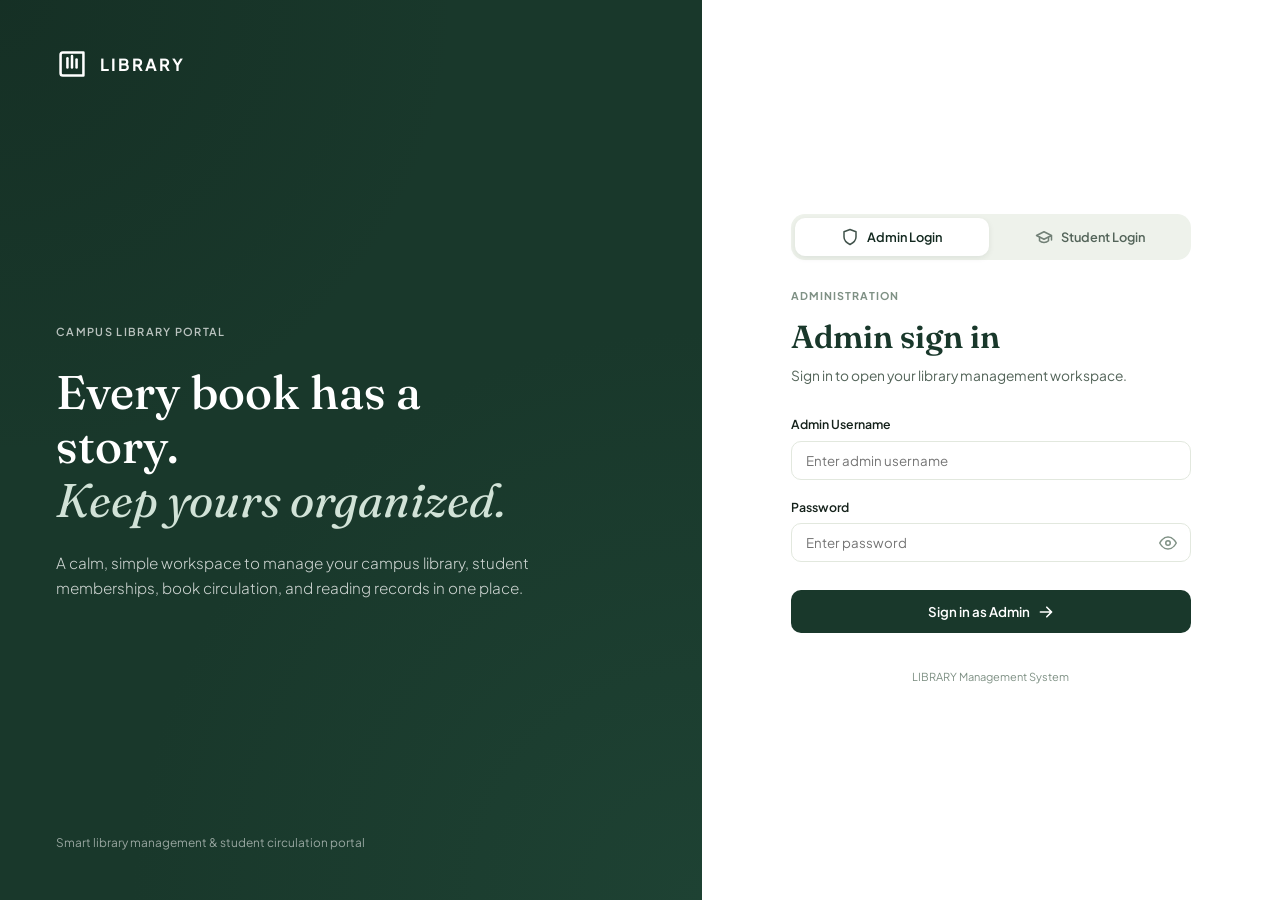
==== commit 7221e196: "sync: update library-management-system folder" ====
--- a/library-management-system/index.html
+++ b/library-management-system/index.html
@@ -3,8 +3,8 @@
 <head>
   <meta charset="UTF-8">
   <meta name="viewport" content="width=device-width, initial-scale=1.0">
-  <title>PAGETURN — Modern Library Management System</title>
-  <meta name="description" content="A professional, calm workspace to manage library books, student members, and circulation records with student portal and cover photo uploads.">
+  <title>LIBRARY — Modern Library Management System</title>
+  <meta name="description" content="A professional, calm workspace to manage library books, student members, and circulation records with student portal, book covers, and account controls.">
   
   <!-- Google Fonts: Fraunces (Serif Editorial) & Plus Jakarta Sans (Clean Modern UI) -->
   <link rel="preconnect" href="https://fonts.googleapis.com">
@@ -35,7 +35,7 @@
               <line x1="14" y1="7" x2="14" y2="17"></line>
               <line x1="18" y1="10" x2="18" y2="17"></line>
             </svg>
-            <span class="brand-text">PAGETURN</span>
+            <span class="brand-text">LIBRARY</span>
           </div>
         </div>
 
@@ -146,7 +146,7 @@
           </div>
 
           <div class="auth-bottom-note">
-            <span>PAGETURN Library Management System</span>
+            <span>LIBRARY Management System</span>
           </div>
 
         </div>
@@ -174,7 +174,7 @@
             <line x1="14" y1="7" x2="14" y2="17"></line>
             <line x1="18" y1="10" x2="18" y2="17"></line>
           </svg>
-          <span class="brand-text">PAGETURN</span>
+          <span class="brand-text">LIBRARY</span>
         </div>
         <button class="btn-sidebar-close mobile-only" id="studentSidebarCloseBtn" aria-label="Close navigation">✕</button>
       </div>
@@ -255,9 +255,40 @@
             <span class="status-dot-pulse"></span>
             <span id="studentCurrentDateDisplay">Sun, 1 Nov, 2026</span>
           </div>
-          <div class="topbar-user" id="studentTopbarUser">
-            <div class="user-pill-avatar" id="studentTopbarAvatar">S</div>
-          </div>
+
+          <!-- TOP RIGHT CORNER: Student Logo with Dropdown (Change Password & Logout) -->
+          <div class="user-dropdown-wrap">
+            <button type="button" class="btn-user-avatar" id="studentUserDropdownBtn" aria-label="Student Account Menu" title="Account Settings">
+              <span class="user-avatar-circle student-avatar-circle" id="studentTopbarAvatar">S</span>
+              <span class="user-dropdown-name" id="studentTopbarDropdownName">Student</span>
+              <svg class="dropdown-chevron" viewBox="0 0 20 20" fill="currentColor" width="14" height="14">
+                <path fill-rule="evenodd" d="M5.293 7.293a1 1 0 011.414 0L10 10.586l3.293-3.293a1 1 0 111.414 1.414l-4 4a1 1 0 01-1.414 0l-4-4a1 1 0 010-1.414z" clip-rule="evenodd" />
+              </svg>
+            </button>
+            <div class="user-dropdown-menu" id="studentUserDropdownMenu">
+              <div class="user-menu-header">
+                <strong id="menuStudentName">Student Name</strong>
+                <span id="menuStudentRoll">Roll: 00000</span>
+              </div>
+              <div class="user-menu-divider"></div>
+              <button type="button" class="user-menu-item" id="btnStudentChangePassword">
+                <svg viewBox="0 0 24 24" fill="none" stroke="currentColor" stroke-width="2" width="16" height="16" stroke-linecap="round" stroke-linejoin="round">
+                  <rect x="3" y="11" width="18" height="11" rx="2" ry="2"></rect>
+                  <path d="M7 11V7a5 5 0 0 1 10 0v4"></path>
+                </svg>
+                <span>Change Password</span>
+              </button>
+              <button type="button" class="user-menu-item text-danger" id="btnStudentLogout">
+                <svg viewBox="0 0 24 24" fill="none" stroke="currentColor" stroke-width="2" width="16" height="16" stroke-linecap="round" stroke-linejoin="round">
+                  <path d="M9 21H5a2 2 0 0 1-2-2V5a2 2 0 0 1 2-2h4"></path>
+                  <polyline points="16 17 21 12 16 7"></polyline>
+                  <line x1="21" y1="12" x2="9" y2="12"></line>
+                </svg>
+                <span>Logout</span>
+              </button>
+            </div>
+          </div>
+
         </div>
       </header>
 
@@ -337,9 +368,7 @@
                       <th>STATUS</th>
                     </tr>
                   </thead>
-                  <tbody id="studentActiveIssuesBody">
-                    <!-- Dynamic -->
-                  </tbody>
+                  <tbody id="studentActiveIssuesBody"></tbody>
                 </table>
               </div>
               <div id="studentNoActiveIssues" class="empty-state d-none">
@@ -400,10 +429,7 @@
             </div>
           </div>
 
-          <!-- Book Grid with Covers -->
-          <div class="book-cards-grid" id="studentBooksCardsGrid">
-            <!-- Dynamic Cards with Covers -->
-          </div>
+          <div class="book-cards-grid" id="studentBooksCardsGrid"></div>
         </section>
 
         <!-- STUDENT SECTION 3: MY HISTORY -->
@@ -427,9 +453,7 @@
                       <th>STATUS</th>
                     </tr>
                   </thead>
-                  <tbody id="studentHistoryTableBody">
-                    <!-- Dynamic -->
-                  </tbody>
+                  <tbody id="studentHistoryTableBody"></tbody>
                 </table>
               </div>
               <div id="studentHistoryEmpty" class="empty-state d-none">
@@ -444,7 +468,7 @@
       </main>
 
       <footer class="app-footer">
-        <span>PAGETURN Library System • Student Portal</span>
+        <span>LIBRARY Management System • Student Portal</span>
         <span>Built for an enjoyable reading experience.</span>
       </footer>
     </div>
@@ -469,7 +493,7 @@
             <line x1="14" y1="7" x2="14" y2="17"></line>
             <line x1="18" y1="10" x2="18" y2="17"></line>
           </svg>
-          <span class="brand-text">PAGETURN</span>
+          <span class="brand-text">LIBRARY</span>
         </div>
         <button class="btn-sidebar-close mobile-only" id="sidebarCloseBtn" aria-label="Close navigation">✕</button>
       </div>
@@ -541,7 +565,7 @@
         <div class="admin-profile">
           <div class="admin-avatar">A</div>
           <div class="admin-info">
-            <div class="admin-name">Library Admin</div>
+            <div class="admin-name" id="sidebarAdminName">Library Admin</div>
             <div class="admin-role">Administrator</div>
           </div>
         </div>
@@ -610,9 +634,39 @@
             </div>
           </div>
 
-          <div class="topbar-user" title="Signed in as Library Admin">
-            <div class="user-pill-avatar">A</div>
-          </div>
+          <!-- TOP RIGHT CORNER: Admin Logo with Dropdown (Change Password & Logout) -->
+          <div class="user-dropdown-wrap">
+            <button type="button" class="btn-user-avatar" id="adminUserDropdownBtn" aria-label="Admin Account Menu" title="Account Settings">
+              <span class="user-avatar-circle">A</span>
+              <span class="user-dropdown-name">Admin</span>
+              <svg class="dropdown-chevron" viewBox="0 0 20 20" fill="currentColor" width="14" height="14">
+                <path fill-rule="evenodd" d="M5.293 7.293a1 1 0 011.414 0L10 10.586l3.293-3.293a1 1 0 111.414 1.414l-4 4a1 1 0 01-1.414 0l-4-4a1 1 0 010-1.414z" clip-rule="evenodd" />
+              </svg>
+            </button>
+            <div class="user-dropdown-menu" id="adminUserDropdownMenu">
+              <div class="user-menu-header">
+                <strong id="menuAdminName">Library Admin</strong>
+                <span id="menuAdminEmail">admin@library.campus</span>
+              </div>
+              <div class="user-menu-divider"></div>
+              <button type="button" class="user-menu-item" id="btnAdminChangePassword">
+                <svg viewBox="0 0 24 24" fill="none" stroke="currentColor" stroke-width="2" width="16" height="16" stroke-linecap="round" stroke-linejoin="round">
+                  <rect x="3" y="11" width="18" height="11" rx="2" ry="2"></rect>
+                  <path d="M7 11V7a5 5 0 0 1 10 0v4"></path>
+                </svg>
+                <span>Change Password</span>
+              </button>
+              <button type="button" class="user-menu-item text-danger" id="btnAdminLogout">
+                <svg viewBox="0 0 24 24" fill="none" stroke="currentColor" stroke-width="2" width="16" height="16" stroke-linecap="round" stroke-linejoin="round">
+                  <path d="M9 21H5a2 2 0 0 1-2-2V5a2 2 0 0 1 2-2h4"></path>
+                  <polyline points="16 17 21 12 16 7"></polyline>
+                  <line x1="21" y1="12" x2="9" y2="12"></line>
+                </svg>
+                <span>Logout</span>
+              </button>
+            </div>
+          </div>
+
         </div>
       </header>
 
@@ -794,7 +848,6 @@
           </div>
 
           <div class="two-column-layout">
-            <!-- Add Book Form with Cover Photo Upload -->
             <div class="form-column">
               <div class="card">
                 <div class="card-header">
@@ -865,7 +918,6 @@
               </div>
             </div>
 
-            <!-- All Books Table -->
             <div class="table-column">
               <div class="card">
                 <div class="card-header card-header-filter">
@@ -1276,7 +1328,7 @@
       </main>
 
       <footer class="app-footer">
-        <div class="footer-left"><span>PAGETURN Library Management</span></div>
+        <div class="footer-left"><span>LIBRARY Management System</span></div>
         <div class="footer-right"><span>Built for a better reading experience.</span></div>
       </footer>
     </div>
@@ -1284,8 +1336,62 @@
 
 
   <!-- ========================================================================= -->
-  <!-- 4. MODALS (Edit Book with Cover Upload, Edit Student, Confirm Modal)       -->
+  <!-- 4. MODALS (Change Password Modal, Edit Book, Edit Student, Confirm Modal)  -->
   <!-- ========================================================================= -->
+
+  <!-- CHANGE PASSWORD MODAL (Accessible from Top-Right Avatar Menu) -->
+  <div class="modal-overlay d-none" id="changePasswordModal">
+    <div class="modal-dialog modal-dialog-sm">
+      <div class="modal-content">
+        <div class="modal-header">
+          <div>
+            <h3 class="modal-title">Change Password</h3>
+            <span class="user-role-badge" id="pwdModalRoleBadge">Account Security</span>
+          </div>
+          <button class="btn-close-modal" data-modal="changePasswordModal" aria-label="Close modal">✕</button>
+        </div>
+        <div class="modal-body">
+          <form id="changePasswordForm" novalidate>
+            <div class="form-group">
+              <label for="currentPasswordInput">Current Password <span class="required">*</span></label>
+              <div class="password-input-wrap">
+                <input type="password" id="currentPasswordInput" class="form-control" placeholder="Enter current password" required>
+                <button type="button" class="btn-toggle-pwd" data-target="currentPasswordInput" title="Toggle visibility">
+                  <svg class="icon-eye" viewBox="0 0 24 24" fill="none" stroke="currentColor" stroke-width="2" stroke-linecap="round" stroke-linejoin="round"><path d="M1 12s4-8 11-8 11 8 11 8-4 8-11 8-11-8-11-8z"></path><circle cx="12" cy="12" r="3"></circle></svg>
+                </button>
+              </div>
+            </div>
+
+            <div class="form-group">
+              <label for="newPasswordInput">New Password <span class="required">*</span></label>
+              <div class="password-input-wrap">
+                <input type="password" id="newPasswordInput" class="form-control" placeholder="Enter new password" required>
+                <button type="button" class="btn-toggle-pwd" data-target="newPasswordInput" title="Toggle visibility">
+                  <svg class="icon-eye" viewBox="0 0 24 24" fill="none" stroke="currentColor" stroke-width="2" stroke-linecap="round" stroke-linejoin="round"><path d="M1 12s4-8 11-8 11 8 11 8-4 8-11 8-11-8-11-8z"></path><circle cx="12" cy="12" r="3"></circle></svg>
+                </button>
+              </div>
+              <span class="form-hint">At least 4 characters long.</span>
+            </div>
+
+            <div class="form-group">
+              <label for="confirmNewPasswordInput">Confirm New Password <span class="required">*</span></label>
+              <div class="password-input-wrap">
+                <input type="password" id="confirmNewPasswordInput" class="form-control" placeholder="Re-enter new password" required>
+                <button type="button" class="btn-toggle-pwd" data-target="confirmNewPasswordInput" title="Toggle visibility">
+                  <svg class="icon-eye" viewBox="0 0 24 24" fill="none" stroke="currentColor" stroke-width="2" stroke-linecap="round" stroke-linejoin="round"><path d="M1 12s4-8 11-8 11 8 11 8-4 8-11 8-11-8-11-8z"></path><circle cx="12" cy="12" r="3"></circle></svg>
+                </button>
+              </div>
+            </div>
+
+            <div class="modal-footer">
+              <button type="button" class="btn btn-outline" data-modal="changePasswordModal">Cancel</button>
+              <button type="submit" class="btn btn-primary">Update Password</button>
+            </div>
+          </form>
+        </div>
+      </div>
+    </div>
+  </div>
 
   <!-- EDIT BOOK MODAL -->
   <div class="modal-overlay d-none" id="editBookModal">
@@ -1330,7 +1436,6 @@
               </div>
             </div>
 
-            <!-- Edit Cover Photo -->
             <div class="form-group">
               <label>Cover Photo</label>
               <div class="edit-cover-row">
--- a/library-management-system/css/style.css
+++ b/library-management-system/css/style.css
@@ -1,5 +1,5 @@
 /* ==========================================================================
-   PAGETURN — Professional Library Management System
+   PAGETURN / LIBRARY — Professional Library Management System
    Clean Modern Dashboard & Design System (HTML5, CSS3, Vanilla JS)
    ========================================================================== */
 
@@ -607,7 +607,7 @@
 }
 
 .student-avatar-circle {
-  background-color: #0d5c75;
+  background-color: #0d5c75 !important;
 }
 
 .admin-info {
@@ -747,7 +747,32 @@
   transform: rotate(180deg);
 }
 
-.user-pill-avatar {
+/* --------------------------------------------------------------------------
+   Top Right Profile Avatar & Dropdown Menu (Change Password, Logout)
+   -------------------------------------------------------------------------- */
+.user-dropdown-wrap {
+  position: relative;
+}
+
+.btn-user-avatar {
+  display: flex;
+  align-items: center;
+  gap: 8px;
+  background: none;
+  border: 1px solid var(--color-border);
+  border-radius: var(--radius-pill);
+  padding: 4px 10px 4px 4px;
+  cursor: pointer;
+  background-color: var(--color-bg-card);
+  transition: all var(--transition-fast);
+}
+
+.btn-user-avatar:hover {
+  background-color: var(--color-bg-muted);
+  border-color: #ccd7c8;
+}
+
+.user-avatar-circle {
   width: 32px;
   height: 32px;
   border-radius: 50%;
@@ -759,6 +784,96 @@
   justify-content: center;
   font-size: 0.85rem;
   border: 1px solid #d0e0d5;
+}
+
+.user-dropdown-name {
+  font-weight: 600;
+  font-size: 0.85rem;
+  color: var(--color-text-primary);
+}
+
+.dropdown-chevron {
+  color: var(--color-text-muted);
+  transition: transform var(--transition-fast);
+}
+
+.btn-user-avatar.open .dropdown-chevron {
+  transform: rotate(180deg);
+}
+
+.user-dropdown-menu {
+  position: absolute;
+  top: calc(100% + 8px);
+  right: 0;
+  background-color: var(--color-bg-card);
+  border: 1px solid var(--color-border);
+  border-radius: var(--radius-lg);
+  box-shadow: var(--shadow-modal);
+  min-width: 220px;
+  padding: 8px;
+  display: none;
+  z-index: 200;
+  animation: modalScale 0.18s ease-out;
+}
+
+.user-dropdown-menu.show {
+  display: block;
+}
+
+.user-menu-header {
+  padding: 10px 12px 8px;
+  display: flex;
+  flex-direction: column;
+}
+
+.user-menu-header strong {
+  font-size: 0.92rem;
+  color: var(--color-text-primary);
+}
+
+.user-menu-header span {
+  font-size: 0.78rem;
+  color: var(--color-text-muted);
+}
+
+.user-menu-divider {
+  height: 1px;
+  background-color: var(--color-border-subtle);
+  margin: 6px 0;
+}
+
+.user-menu-item {
+  display: flex;
+  align-items: center;
+  gap: 10px;
+  width: 100%;
+  padding: 10px 12px;
+  font-size: 0.86rem;
+  font-weight: 500;
+  border: none;
+  background: none;
+  border-radius: var(--radius-sm);
+  color: var(--color-text-primary);
+  cursor: pointer;
+  text-align: left;
+  transition: background-color var(--transition-fast);
+}
+
+.user-menu-item:hover {
+  background-color: var(--color-bg-muted);
+}
+
+.user-menu-item.text-danger:hover {
+  background-color: #fee2e2;
+  color: #dc2626;
+}
+
+.user-role-badge {
+  font-size: 0.72rem;
+  font-weight: 600;
+  color: var(--color-text-muted);
+  display: block;
+  margin-top: 2px;
 }
 
 /* Dropdown Menu */
@@ -1285,7 +1400,6 @@
   background-color: rgba(254, 242, 242, 0.4);
 }
 
-/* Book Cover Thumbnail in Table Rows */
 .table-book-cell {
   display: flex;
   align-items: center;
@@ -1453,7 +1567,6 @@
   padding-left: 32px;
 }
 
-/* Cover Upload Box */
 .cover-upload-box {
   border: 2px dashed var(--color-border);
   border-radius: var(--radius-md);
@@ -1543,7 +1656,6 @@
   gap: 8px;
 }
 
-/* Issue Selection Live Cover Strip */
 .issue-book-preview {
   display: flex;
   align-items: center;
@@ -1854,7 +1966,7 @@
 }
 
 .modal-dialog-sm {
-  max-width: 400px;
+  max-width: 420px;
 }
 
 @keyframes modalScale {
